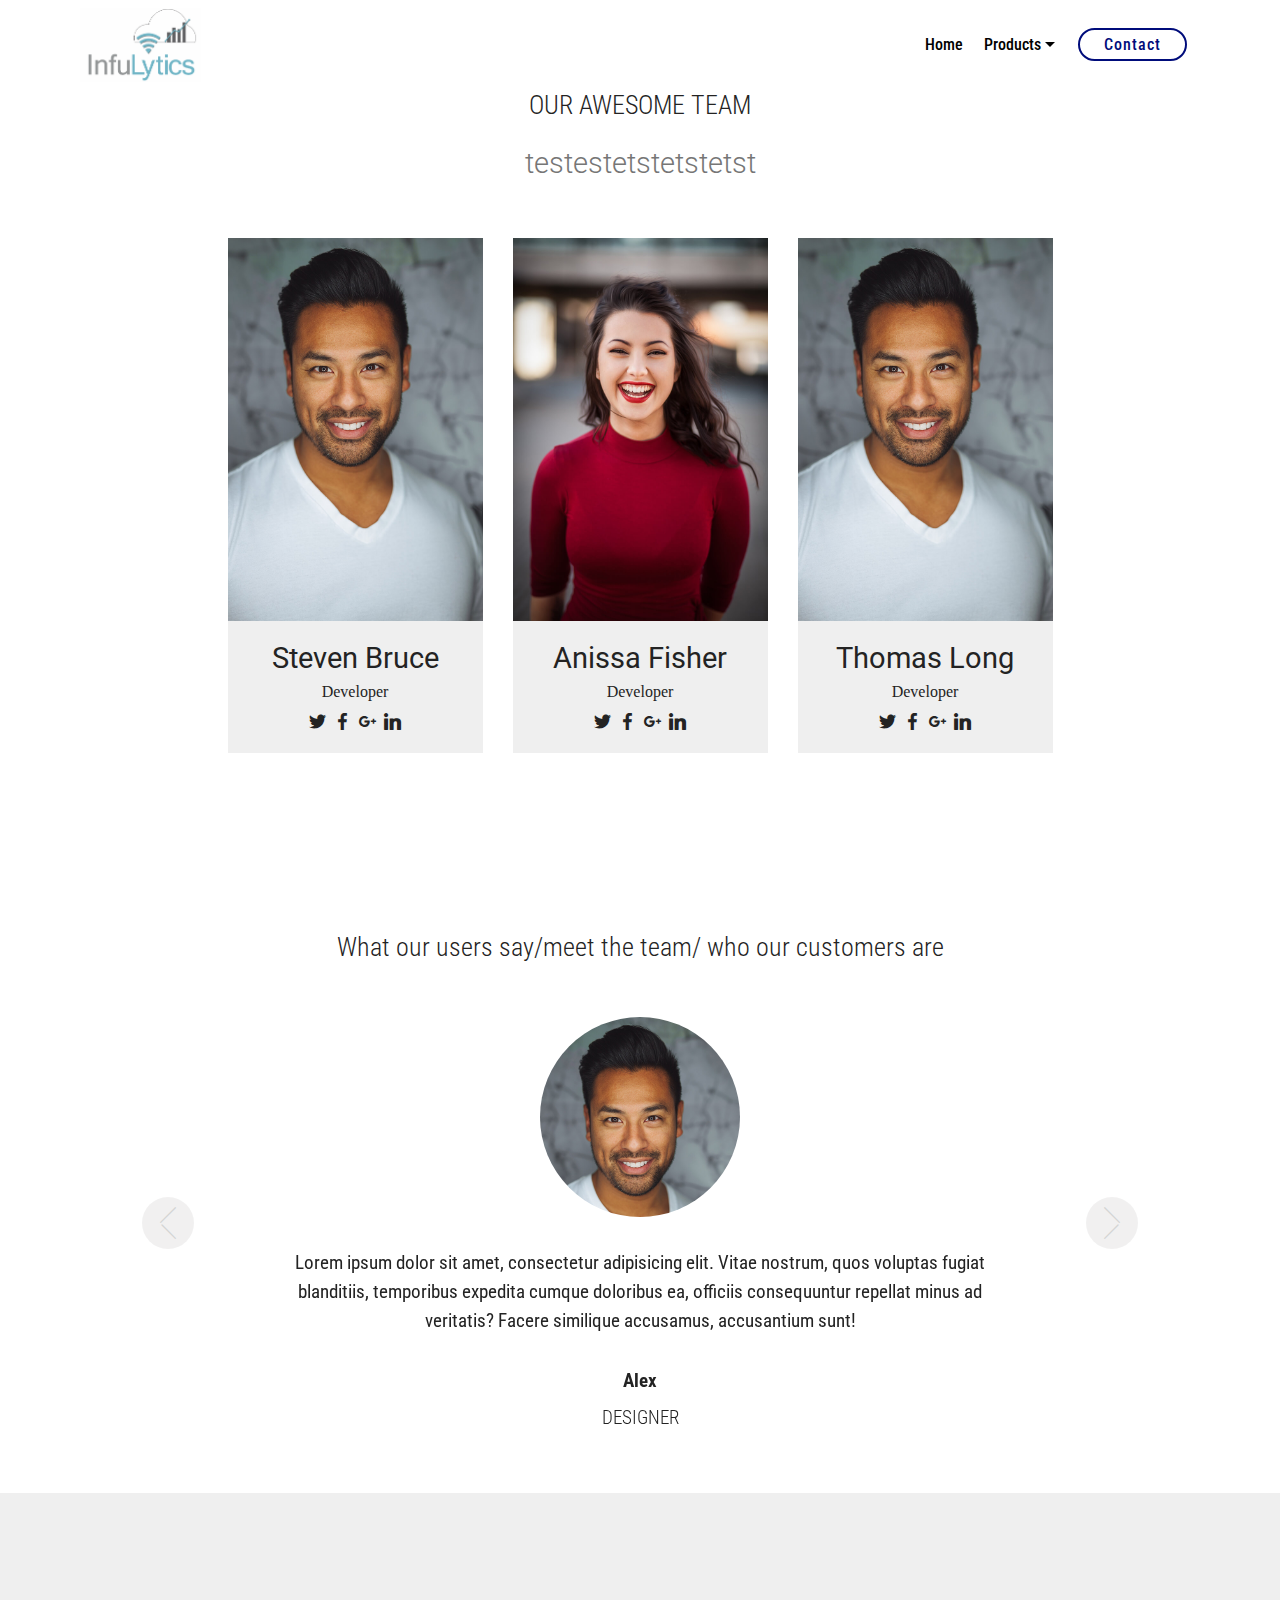
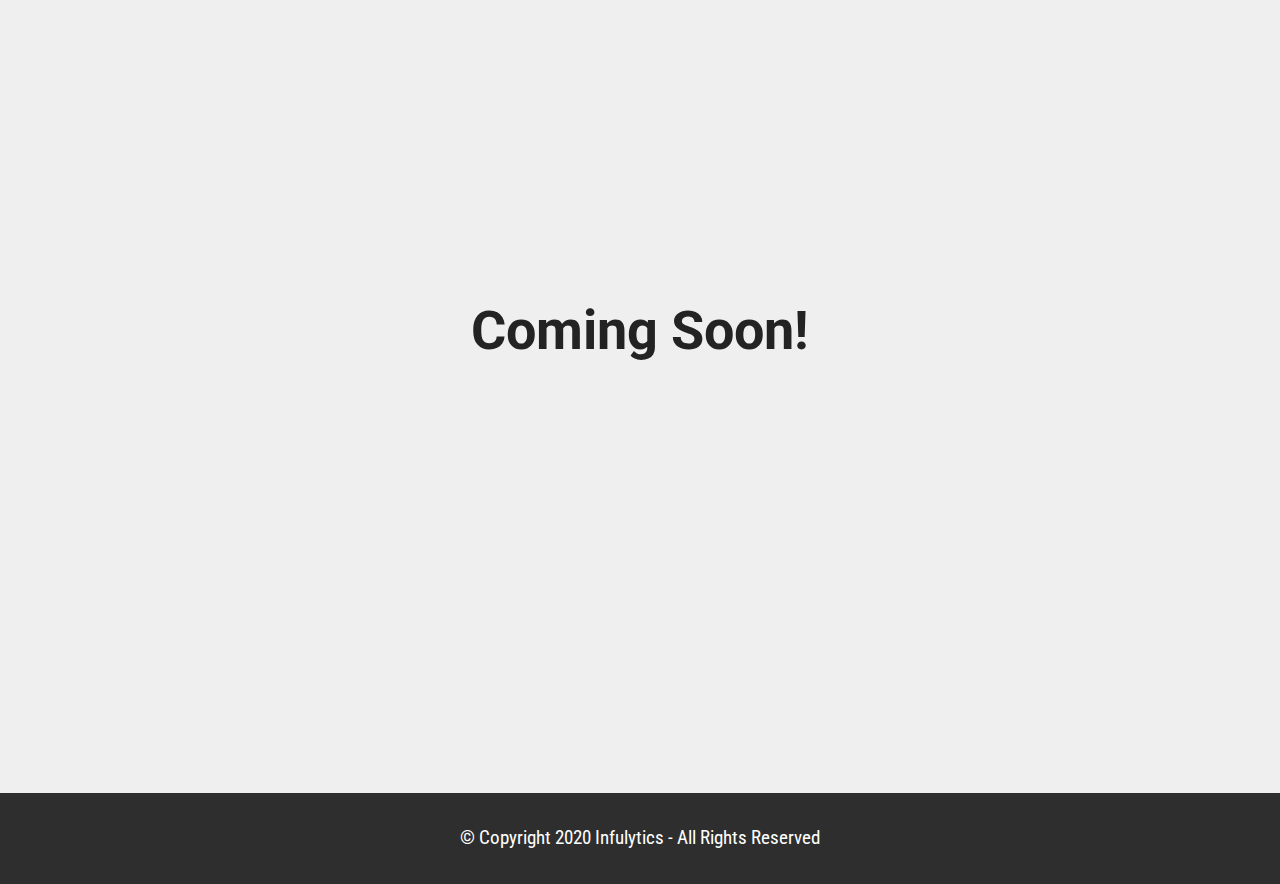
==== About.html @ 62880815 "aesthetic fix" ====
<!DOCTYPE html>
<html  >
<head>
  <!-- Site made with Mobirise Website Builder v4.12.1, https://mobirise.com -->
  <meta charset="UTF-8">
  <meta http-equiv="X-UA-Compatible" content="IE=edge">
  <meta name="generator" content="Mobirise v4.12.1, mobirise.com">
  <meta name="viewport" content="width=device-width, initial-scale=1, minimum-scale=1">
  <link rel="shortcut icon" href="assets/images/2018-06-06-21-17-10-1-111x49.png" type="image/x-icon">
  <meta name="description" content="">
  
  <title>About</title>
  <link rel="stylesheet" href="assets/web/assets/mobirise-icons/mobirise-icons.css">
  <link rel="stylesheet" href="assets/bootstrap/css/bootstrap.min.css">
  <link rel="stylesheet" href="assets/bootstrap/css/bootstrap-grid.min.css">
  <link rel="stylesheet" href="assets/bootstrap/css/bootstrap-reboot.min.css">
  <link rel="stylesheet" href="assets/tether/tether.min.css">
  <link rel="stylesheet" href="assets/socicon/css/styles.css">
  <link rel="stylesheet" href="assets/dropdown/css/style.css">
  <link rel="stylesheet" href="assets/theme/css/style.css">
  <link rel="preload" as="style" href="assets/mobirise/css/mbr-additional.css"><link rel="stylesheet" href="assets/mobirise/css/mbr-additional.css" type="text/css">
  
  
  
</head>
<body>

<!-- Analytics -->
<!-- Global site tag (gtag.js) - Google Analytics -->
<script async src="https://www.googletagmanager.com/gtag/js?id=UA-146229947-1"></script>
<script>
  window.dataLayer = window.dataLayer || [];
  function gtag(){dataLayer.push(arguments);}
  gtag('js', new Date());

  gtag('config', 'UA-146229947-1');
</script>

<!-- /Analytics -->


  <section class="menu cid-rr8KXM3dOn" once="menu" id="menu2-18">

    

    <nav class="navbar navbar-expand beta-menu navbar-dropdown align-items-center navbar-fixed-top navbar-toggleable-sm">
        <button class="navbar-toggler navbar-toggler-right" type="button" data-toggle="collapse" data-target="#navbarSupportedContent" aria-controls="navbarSupportedContent" aria-expanded="false" aria-label="Toggle navigation">
            <div class="hamburger">
                <span></span>
                <span></span>
                <span></span>
                <span></span>
            </div>
        </button>
        <div class="menu-logo">
            <div class="navbar-brand">
                <span class="navbar-logo">
                    <a href="https://infulytics.com/index.html">
                        <img src="assets/images/picture1.png" alt="Mobirise" title="" style="height: 4.6rem;">
                    </a>
                </span>
                
            </div>
        </div>
        <div class="collapse navbar-collapse" id="navbarSupportedContent">
            <ul class="navbar-nav nav-dropdown" data-app-modern-menu="true"><li class="nav-item">
                    <a class="nav-link link text-black display-4" href="index.html">
                        Home</a>
                </li>
                <li class="nav-item dropdown">
                    <a class="nav-link link text-black dropdown-toggle display-4" href="Product.html" data-toggle="dropdown-submenu" aria-expanded="false">Products</a><div class="dropdown-menu"><a class="text-black dropdown-item display-4" href="PRO.html">PRO</a><a class="text-black dropdown-item display-4" href="Family Connect.html">Family Connect</a></div>
                </li></ul>
            <div class="navbar-buttons mbr-section-btn"><a class="btn btn-sm btn-secondary-outline display-4" href="index.html#form1-1i">Contact</a></div>
        </div>
    </nav>
</section>

<section class="engine"><a href="https://mobirise.info/x">free css templates</a></section><section class="team1 cid-rRVvPjhMPc" id="team1-1y">
    
    
    
    <div class="container align-center">
        <h2 class="pb-3 mbr-fonts-style mbr-section-title display-2">
            OUR AWESOME TEAM
        </h2>
        <h3 class="pb-5 mbr-section-subtitle mbr-fonts-style mbr-light display-5">
            testestetstetstetst</h3>
        <div class="row media-row">
            
        <div class="team-item col-lg-3 col-md-6">
                <div class="item-image">
                    <img src="assets/images/face3.jpg" alt="" title="">
                </div>
                <div class="item-caption py-3">
                    <div class="item-name px-2">
                        <p class="mbr-fonts-style display-5">
                           Steven Bruce</p>
                    </div>
                    <div class="item-role px-2">
                        <p>Developer</p>
                    </div>
                    <div class="item-social pt-2">
                        <a href="https://twitter.com/mobirise" target="_blank">
                            <span class="p-1 socicon-twitter socicon mbr-iconfont mbr-iconfont-social"></span>
                        </a>
                        <a href="https://www.facebook.com/pages/Mobirise/1616226671953247" target="_blank">
                            <span class="p-1 socicon-facebook socicon mbr-iconfont mbr-iconfont-social"></span>
                        </a>
                        <a href="https://plus.google.com/u/0/+Mobirise" target="_blank">
                            <span class="p-1 socicon-googleplus socicon mbr-iconfont mbr-iconfont-social"></span>
                        </a>
                        <a href="https://www.linkedin.com/in/mobirise" target="_blank">
                            <span class="p-1 socicon-linkedin socicon mbr-iconfont mbr-iconfont-social"></span>
                        </a>
                        <a href="https://www.instagram.com/mobirise/" target="_blank">
                            
                        </a>
                        <a href="https://www.youtube.com/channel/UCt_tncVAetpK5JeM8L-8jyw" target="_blank">    
                            
                        </a>
                    </div>
                </div>
            </div><div class="team-item col-lg-3 col-md-6">
                <div class="item-image">
                    <img src="assets/images/face2.jpg" alt="" title="">
                </div>
                <div class="item-caption py-3">
                    <div class="item-name px-2">
                        <p class="mbr-fonts-style display-5">
                           Anissa Fisher</p>
                    </div>
                    <div class="item-role px-2">
                        <p>Developer</p>
                    </div>
                    <div class="item-social pt-2">
                        <a href="https://twitter.com/mobirise" target="_blank">
                            <span class="p-1 socicon-twitter socicon mbr-iconfont mbr-iconfont-social"></span>
                        </a>
                        <a href="https://www.facebook.com/pages/Mobirise/1616226671953247" target="_blank">
                            <span class="p-1 socicon-facebook socicon mbr-iconfont mbr-iconfont-social"></span>
                        </a>
                        <a href="https://plus.google.com/u/0/+Mobirise" target="_blank">
                            <span class="p-1 socicon-googleplus socicon mbr-iconfont mbr-iconfont-social"></span>
                        </a>
                        <a href="https://www.linkedin.com/in/mobirise" target="_blank">
                            <span class="p-1 socicon-linkedin socicon mbr-iconfont mbr-iconfont-social"></span>
                        </a>
                        <a href="https://www.instagram.com/mobirise/" target="_blank">
                            
                        </a>
                        <a href="https://www.youtube.com/channel/UCt_tncVAetpK5JeM8L-8jyw" target="_blank">    
                            
                        </a>
                    </div>
                </div>
            </div><div class="team-item col-lg-3 col-md-6">
                <div class="item-image">
                    <img src="assets/images/face3.jpg" alt="" title="">
                </div>
                <div class="item-caption py-3">
                    <div class="item-name px-2">
                        <p class="mbr-fonts-style display-5">
                           Thomas Long</p>
                    </div>
                    <div class="item-role px-2">
                        <p>Developer</p>
                    </div>
                    <div class="item-social pt-2">
                        <a href="https://twitter.com/mobirise" target="_blank">
                            <span class="p-1 socicon-twitter socicon mbr-iconfont mbr-iconfont-social"></span>
                        </a>
                        <a href="https://www.facebook.com/pages/Mobirise/1616226671953247" target="_blank">
                            <span class="p-1 socicon-facebook socicon mbr-iconfont mbr-iconfont-social"></span>
                        </a>
                        <a href="https://plus.google.com/u/0/+Mobirise" target="_blank">
                            <span class="p-1 socicon-googleplus socicon mbr-iconfont mbr-iconfont-social"></span>
                        </a>
                        <a href="https://www.linkedin.com/in/mobirise" target="_blank">
                            <span class="p-1 socicon-linkedin socicon mbr-iconfont mbr-iconfont-social"></span>
                        </a>
                        <a href="https://www.instagram.com/mobirise/" target="_blank">
                            
                        </a>
                        <a href="https://www.youtube.com/channel/UCt_tncVAetpK5JeM8L-8jyw" target="_blank">    
                            
                        </a>
                    </div>
                </div>
            </div></div>    
    </div>
</section>

<section class="carousel slide testimonials-slider cid-rRVvTEn6E4" data-interval="false" id="testimonials-slider1-1z">
    
    

    

    <div class="container text-center">
        <h2 class="pb-5 mbr-fonts-style display-2">What our users say/meet the team/ who our customers are</h2>

        <div class="carousel slide" role="listbox" data-pause="true" data-keyboard="false" data-ride="carousel" data-interval="5000">
            <div class="carousel-inner">
                
                
            <div class="carousel-item">
                    <div class="user col-md-8">
                        <div class="user_image">
                            <img src="assets/images/face3.jpg">
                        </div>
                        <div class="user_text pb-3">
                            <p class="mbr-fonts-style display-7">
                                Lorem ipsum dolor sit amet, consectetur adipisicing elit. Vitae nostrum, quos voluptas fugiat blanditiis, temporibus expedita cumque doloribus ea, officiis consequuntur repellat minus ad veritatis? Facere similique accusamus, accusantium sunt!
                            </p>
                        </div>
                        <div class="user_name mbr-bold pb-2 mbr-fonts-style display-7">
                            Alex
                        </div>
                        <div class="user_desk mbr-light mbr-fonts-style display-7">
                            DESIGNER
                        </div>
                    </div>
                </div><div class="carousel-item">
                    <div class="user col-md-8">
                        <div class="user_image">
                            <img src="assets/images/face2.jpg">
                        </div>
                        <div class="user_text pb-3">
                            <p class="mbr-fonts-style display-7">
                                Lorem ipsum dolor sit amet, consectetur adipisicing elit. Vitae nostrum, quos voluptas fugiat blanditiis, temporibus expedita cumque doloribus ea, officiis consequuntur repellat minus ad veritatis? Facere similique accusamus, accusantium sunt!
                            </p>
                        </div>
                        <div class="user_name mbr-bold pb-2 mbr-fonts-style display-7">
                            Linda
                        </div>
                        <div class="user_desk mbr-light mbr-fonts-style display-7">
                            DEVELOPER
                        </div>
                    </div>
                </div></div>

            <div class="carousel-controls">
                <a class="carousel-control-prev" role="button" data-slide="prev">
                  <span aria-hidden="true" class="mbri-arrow-prev mbr-iconfont"></span>
                  <span class="sr-only">Previous</span>
                </a>
                
                <a class="carousel-control-next" role="button" data-slide="next">
                  <span aria-hidden="true" class="mbri-arrow-next mbr-iconfont"></span>
                  <span class="sr-only">Next</span>
                </a>
            </div>
        </div>
    </div>
</section>

<section class="header1 cid-rRVy37pJ2o mbr-fullscreen" id="header16-20">

    

    

    <div class="container">
        <div class="row justify-content-md-center">
            <div class="col-md-10 align-center">
                <h1 class="mbr-section-title mbr-bold pb-3 mbr-fonts-style display-1">
                    Coming Soon!</h1>
                
                
                
            </div>
        </div>
    </div>

</section>

<section once="footers" class="cid-rRVyWnnBLo" id="footer6-21">

    

    

    <div class="container">
        <div class="media-container-row align-center mbr-white">
            <div class="col-12">
                <p class="mbr-text mb-0 mbr-fonts-style display-7">
                    © Copyright 2020 Infulytics - All Rights Reserved
                </p>
            </div>
        </div>
    </div>
</section>


  <script src="assets/web/assets/jquery/jquery.min.js"></script>
  <script src="assets/popper/popper.min.js"></script>
  <script src="assets/bootstrap/js/bootstrap.min.js"></script>
  <script src="assets/tether/tether.min.js"></script>
  <script src="assets/smoothscroll/smooth-scroll.js"></script>
  <script src="assets/touchswipe/jquery.touch-swipe.min.js"></script>
  <script src="assets/bootstrapcarouselswipe/bootstrap-carousel-swipe.js"></script>
  <script src="assets/mbr-testimonials-slider/mbr-testimonials-slider.js"></script>
  <script src="assets/dropdown/js/nav-dropdown.js"></script>
  <script src="assets/dropdown/js/navbar-dropdown.js"></script>
  <script src="assets/theme/js/script.js"></script>
  
  
</body>
</html>
---- assets/web/assets/mobirise-icons/mobirise-icons.css ----
@font-face {
  font-family: 'MobiriseIcons';
  src:  url('mobirise-icons.eot?spat4u');
  src:  url('mobirise-icons.eot?spat4u#iefix') format('embedded-opentype'),
    url('mobirise-icons.ttf?spat4u') format('truetype'),
    url('mobirise-icons.woff?spat4u') format('woff'),
    url('mobirise-icons.svg?spat4u#MobiriseIcons') format('svg');
  font-weight: normal;
  font-style: normal;
  font-display: swap;
}

[class^="mbri-"], [class*=" mbri-"] {
  /* use !important to prevent issues with browser extensions that change fonts */
  font-family: MobiriseIcons !important;
  speak: none;
  font-style: normal;
  font-weight: normal;
  font-variant: normal;
  text-transform: none;
  line-height: 1;

  /* Better Font Rendering =========== */
  -webkit-font-smoothing: antialiased;
  -moz-osx-font-smoothing: grayscale;
}

.mbri-add-submenu:before {
  content: "\e900";
}
.mbri-alert:before {
  content: "\e901";
}
.mbri-align-center:before {
  content: "\e902";
}
.mbri-align-justify:before {
  content: "\e903";
}
.mbri-align-left:before {
  content: "\e904";
}
.mbri-align-right:before {
  content: "\e905";
}
.mbri-android:before {
  content: "\e906";
}
.mbri-apple:before {
  content: "\e907";
}
.mbri-arrow-down:before {
  content: "\e908";
}
.mbri-arrow-next:before {
  content: "\e909";
}
.mbri-arrow-prev:before {
  content: "\e90a";
}
.mbri-arrow-up:before {
  content: "\e90b";
}
.mbri-bold:before {
  content: "\e90c";
}
.mbri-bookmark:before {
  content: "\e90d";
}
.mbri-bootstrap:before {
  content: "\e90e";
}
.mbri-briefcase:before {
  content: "\e90f";
}
.mbri-browse:before {
  content: "\e910";
}
.mbri-bulleted-list:before {
  content: "\e911";
}
.mbri-calendar:before {
  content: "\e912";
}
.mbri-camera:before {
  content: "\e913";
}
.mbri-cart-add:before {
  content: "\e914";
}
.mbri-cart-full:before {
  content: "\e915";
}
.mbri-cash:before {
  content: "\e916";
}
.mbri-change-style:before {
  content: "\e917";
}
.mbri-chat:before {
  content: "\e918";
}
.mbri-clock:before {
  content: "\e919";
}
.mbri-close:before {
  content: "\e91a";
}
.mbri-cloud:before {
  content: "\e91b";
}
.mbri-code:before {
  content: "\e91c";
}
.mbri-contact-form:before {
  content: "\e91d";
}
.mbri-credit-card:before {
  content: "\e91e";
}
.mbri-cursor-click:before {
  content: "\e91f";
}
.mbri-cust-feedback:before {
  content: "\e920";
}
.mbri-database:before {
  content: "\e921";
}
.mbri-delivery:before {
  content: "\e922";
}
.mbri-desktop:before {
  content: "\e923";
}
.mbri-devices:before {
  content: "\e924";
}
.mbri-down:before {
  content: "\e925";
}
.mbri-download:before {
  content: "\e989";
}
.mbri-drag-n-drop:before {
  content: "\e927";
}
.mbri-drag-n-drop2:before {
  content: "\e928";
}
.mbri-edit:before {
  content: "\e929";
}
.mbri-edit2:before {
  content: "\e92a";
}
.mbri-error:before {
  content: "\e92b";
}
.mbri-extension:before {
  content: "\e92c";
}
.mbri-features:before {
  content: "\e92d";
}
.mbri-file:before {
  content: "\e92e";
}
.mbri-flag:before {
  content: "\e92f";
}
.mbri-folder:before {
  content: "\e930";
}
.mbri-gift:before {
  content: "\e931";
}
.mbri-github:before {
  content: "\e932";
}
.mbri-globe:before {
  content: "\e933";
}
.mbri-globe-2:before {
  content: "\e934";
}
.mbri-growing-chart:before {
  content: "\e935";
}
.mbri-hearth:before {
  content: "\e936";
}
.mbri-help:before {
  content: "\e937";
}
.mbri-home:before {
  content: "\e938";
}
.mbri-hot-cup:before {
  content: "\e939";
}
.mbri-idea:before {
  content: "\e93a";
}
.mbri-image-gallery:before {
  content: "\e93b";
}
.mbri-image-slider:before {
  content: "\e93c";
}
.mbri-info:before {
  content: "\e93d";
}
.mbri-italic:before {
  content: "\e93e";
}
.mbri-key:before {
  content: "\e93f";
}
.mbri-laptop:before {
  content: "\e940";
}
.mbri-layers:before {
  content: "\e941";
}
.mbri-left-right:before {
  content: "\e942";
}
.mbri-left:before {
  content: "\e943";
}
.mbri-letter:before {
  content: "\e944";
}
.mbri-like:before {
  content: "\e945";
}
.mbri-link:before {
  content: "\e946";
}
.mbri-lock:before {
  content: "\e947";
}
.mbri-login:before {
  content: "\e948";
}
.mbri-logout:before {
  content: "\e949";
}
.mbri-magic-stick:before {
  content: "\e94a";
}
.mbri-map-pin:before {
  content: "\e94b";
}
.mbri-menu:before {
  content: "\e94c";
}
.mbri-mobile:before {
  content: "\e94d";
}
.mbri-mobile2:before {
  content: "\e94e";
}
.mbri-mobirise:before {
  content: "\e94f";
}
.mbri-more-horizontal:before {
  content: "\e950";
}
.mbri-more-vertical:before {
  content: "\e951";
}
.mbri-music:before {
  content: "\e952";
}
.mbri-new-file:before {
  content: "\e953";
}
.mbri-numbered-list:before {
  content: "\e954";
}
.mbri-opened-folder:before {
  content: "\e955";
}
.mbri-pages:before {
  content: "\e956";
}
.mbri-paper-plane:before {
  content: "\e957";
}
.mbri-paperclip:before {
  content: "\e958";
}
.mbri-photo:before {
  content: "\e959";
}
.mbri-photos:before {
  content: "\e95a";
}
.mbri-pin:before {
  content: "\e95b";
}
.mbri-play:before {
  content: "\e95c";
}
.mbri-plus:before {
  content: "\e95d";
}
.mbri-preview:before {
  content: "\e95e";
}
.mbri-print:before {
  content: "\e95f";
}
.mbri-protect:before {
  content: "\e960";
}
.mbri-question:before {
  content: "\e961";
}
.mbri-quote-left:before {
  content: "\e962";
}
.mbri-quote-right:before {
  content: "\e963";
}
.mbri-refresh:before {
  content: "\e964";
}
.mbri-responsive:before {
  content: "\e965";
}
.mbri-right:before {
  content: "\e966";
}
.mbri-rocket:before {
  content: "\e967";
}
.mbri-sad-face:before {
  content: "\e968";
}
.mbri-sale:before {
  content: "\e969";
}
.mbri-save:before {
  content: "\e96a";
}
.mbri-search:before {
  content: "\e96b";
}
.mbri-setting:before {
  content: "\e96c";
}
.mbri-setting2:before {
  content: "\e96d";
}
.mbri-setting3:before {
  content: "\e96e";
}
.mbri-share:before {
  content: "\e96f";
}
.mbri-shopping-bag:before {
  content: "\e970";
}
.mbri-shopping-basket:before {
  content: "\e971";
}
.mbri-shopping-cart:before {
  content: "\e972";
}
.mbri-sites:before {
  content: "\e973";
}
.mbri-smile-face:before {
  content: "\e974";
}
.mbri-speed:before {
  content: "\e975";
}
.mbri-star:before {
  content: "\e976";
}
.mbri-success:before {
  content: "\e977";
}
.mbri-sun:before {
  content: "\e978";
}
.mbri-sun2:before {
  content: "\e979";
}
.mbri-tablet:before {
  content: "\e97a";
}
.mbri-tablet-vertical:before {
  content: "\e97b";
}
.mbri-target:before {
  content: "\e97c";
}
.mbri-timer:before {
  content: "\e97d";
}
.mbri-to-ftp:before {
  content: "\e97e";
}
.mbri-to-local-drive:before {
  content: "\e97f";
}
.mbri-touch-swipe:before {
  content: "\e980";
}
.mbri-touch:before {
  content: "\e981";
}
.mbri-trash:before {
  content: "\e982";
}
.mbri-underline:before {
  content: "\e983";
}
.mbri-unlink:before {
  content: "\e984";
}
.mbri-unlock:before {
  content: "\e985";
}
.mbri-up-down:before {
  content: "\e986";
}
.mbri-up:before {
  content: "\e987";
}
.mbri-update:before {
  content: "\e988";
}
.mbri-upload:before {
 content: "\e926"; 
}
.mbri-user:before {
  content: "\e98a";
}
.mbri-user2:before {
  content: "\e98b";
}
.mbri-users:before {
  content: "\e98c";
}
.mbri-video:before {
  content: "\e98d";
}
.mbri-video-play:before {
  content: "\e98e";
}
.mbri-watch:before {
  content: "\e98f";
}
.mbri-website-theme:before {
  content: "\e990";
}
.mbri-wifi:before {
  content: "\e991";
}
.mbri-windows:before {
  content: "\e992";
}
.mbri-zoom-out:before {
  content: "\e993";
}
.mbri-redo:before {
  content: "\e994";
}
.mbri-undo:before {
  content: "\e995";
}
---- assets/socicon/css/styles.css ----
@charset "UTF-8";

@font-face {
  font-family: "socicon";
  src:url("../fonts/socicon.eot");
  src:url("../fonts/socicon.eot?#iefix") format("embedded-opentype"),
    url("../fonts/socicon.woff") format("woff"),
    url("../fonts/socicon.ttf") format("truetype"),
    url("../fonts/socicon.svg#socicon") format("svg");
  font-weight: normal;
  font-style: normal;
  font-display:swap;
}

[data-icon]:before {
  font-family: "socicon" !important;
  content: attr(data-icon);
  font-style: normal !important;
  font-weight: normal !important;
  font-variant: normal !important;
  text-transform: none !important;
  speak: none;
  line-height: 1;
  -webkit-font-smoothing: antialiased;
  -moz-osx-font-smoothing: grayscale;
}

[class^="socicon-"]:before,
[class*=" socicon-"]:before {
  font-family: "socicon" !important;
  font-style: normal !important;
  font-weight: normal !important;
  font-variant: normal !important;
  text-transform: none !important;
  speak: none;
  line-height: 1;
  -webkit-font-smoothing: antialiased;
  -moz-osx-font-smoothing: grayscale;
}

.socicon-modelmayhem:before {
  content: "\e000";
}
.socicon-mixcloud:before {
  content: "\e001";
}
.socicon-drupal:before {
  content: "\e002";
}
.socicon-swarm:before {
  content: "\e003";
}
.socicon-istock:before {
  content: "\e004";
}
.socicon-yammer:before {
  content: "\e005";
}
.socicon-ello:before {
  content: "\e006";
}
.socicon-stackoverflow:before {
  content: "\e007";
}
.socicon-persona:before {
  content: "\e008";
}
.socicon-triplej:before {
  content: "\e009";
}
.socicon-houzz:before {
  content: "\e00a";
}
.socicon-rss:before {
  content: "\e00b";
}
.socicon-paypal:before {
  content: "\e00c";
}
.socicon-odnoklassniki:before {
  content: "\e00d";
}
.socicon-airbnb:before {
  content: "\e00e";
}
.socicon-periscope:before {
  content: "\e00f";
}
.socicon-outlook:before {
  content: "\e010";
}
.socicon-coderwall:before {
  content: "\e011";
}
.socicon-tripadvisor:before {
  content: "\e012";
}
.socicon-appnet:before {
  content: "\e013";
}
.socicon-goodreads:before {
  content: "\e014";
}
.socicon-tripit:before {
  content: "\e015";
}
.socicon-lanyrd:before {
  content: "\e016";
}
.socicon-slideshare:before {
  content: "\e017";
}
.socicon-buffer:before {
  content: "\e018";
}
.socicon-disqus:before {
  content: "\e019";
}
.socicon-vkontakte:before {
  content: "\e01a";
}
.socicon-whatsapp:before {
  content: "\e01b";
}
.socicon-patreon:before {
  content: "\e01c";
}
.socicon-storehouse:before {
  content: "\e01d";
}
.socicon-pocket:before {
  content: "\e01e";
}
.socicon-mail:before {
  content: "\e01f";
}
.socicon-blogger:before {
  content: "\e020";
}
.socicon-technorati:before {
  content: "\e021";
}
.socicon-reddit:before {
  content: "\e022";
}
.socicon-dribbble:before {
  content: "\e023";
}
.socicon-stumbleupon:before {
  content: "\e024";
}
.socicon-digg:before {
  content: "\e025";
}
.socicon-envato:before {
  content: "\e026";
}
.socicon-behance:before {
  content: "\e027";
}
.socicon-delicious:before {
  content: "\e028";
}
.socicon-deviantart:before {
  content: "\e029";
}
.socicon-forrst:before {
  content: "\e02a";
}
.socicon-play:before {
  content: "\e02b";
}
.socicon-zerply:before {
  content: "\e02c";
}
.socicon-wikipedia:before {
  content: "\e02d";
}
.socicon-apple:before {
  content: "\e02e";
}
.socicon-flattr:before {
  content: "\e02f";
}
.socicon-github:before {
  content: "\e030";
}
.socicon-renren:before {
  content: "\e031";
}
.socicon-friendfeed:before {
  content: "\e032";
}
.socicon-newsvine:before {
  content: "\e033";
}
.socicon-identica:before {
  content: "\e034";
}
.socicon-bebo:before {
  content: "\e035";
}
.socicon-zynga:before {
  content: "\e036";
}
.socicon-steam:before {
  content: "\e037";
}
.socicon-xbox:before {
  content: "\e038";
}
.socicon-windows:before {
  content: "\e039";
}
.socicon-qq:before {
  content: "\e03a";
}
.socicon-douban:before {
  content: "\e03b";
}
.socicon-meetup:before {
  content: "\e03c";
}
.socicon-playstation:before {
  content: "\e03d";
}
.socicon-android:before {
  content: "\e03e";
}
.socicon-snapchat:before {
  content: "\e03f";
}
.socicon-twitter:before {
  content: "\e040";
}
.socicon-facebook:before {
  content: "\e041";
}
.socicon-googleplus:before {
  content: "\e042";
}
.socicon-pinterest:before {
  content: "\e043";
}
.socicon-foursquare:before {
  content: "\e044";
}
.socicon-yahoo:before {
  content: "\e045";
}
.socicon-skype:before {
  content: "\e046";
}
.socicon-yelp:before {
  content: "\e047";
}
.socicon-feedburner:before {
  content: "\e048";
}
.socicon-linkedin:before {
  content: "\e049";
}
.socicon-viadeo:before {
  content: "\e04a";
}
.socicon-xing:before {
  content: "\e04b";
}
.socicon-myspace:before {
  content: "\e04c";
}
.socicon-soundcloud:before {
  content: "\e04d";
}
.socicon-spotify:before {
  content: "\e04e";
}
.socicon-grooveshark:before {
  content: "\e04f";
}
.socicon-lastfm:before {
  content: "\e050";
}
.socicon-youtube:before {
  content: "\e051";
}
.socicon-vimeo:before {
  content: "\e052";
}
.socicon-dailymotion:before {
  content: "\e053";
}
.socicon-vine:before {
  content: "\e054";
}
.socicon-flickr:before {
  content: "\e055";
}
.socicon-500px:before {
  content: "\e056";
}
.socicon-wordpress:before {
  content: "\e058";
}
.socicon-tumblr:before {
  content: "\e059";
}
.socicon-twitch:before {
  content: "\e05a";
}
.socicon-8tracks:before {
  content: "\e05b";
}
.socicon-amazon:before {
  content: "\e05c";
}
.socicon-icq:before {
  content: "\e05d";
}
.socicon-smugmug:before {
  content: "\e05e";
}
.socicon-ravelry:before {
  content: "\e05f";
}
.socicon-weibo:before {
  content: "\e060";
}
.socicon-baidu:before {
  content: "\e061";
}
.socicon-angellist:before {
  content: "\e062";
}
.socicon-ebay:before {
  content: "\e063";
}
.socicon-imdb:before {
  content: "\e064";
}
.socicon-stayfriends:before {
  content: "\e065";
}
.socicon-residentadvisor:before {
  content: "\e066";
}
.socicon-google:before {
  content: "\e067";
}
.socicon-yandex:before {
  content: "\e068";
}
.socicon-sharethis:before {
  content: "\e069";
}
.socicon-bandcamp:before {
  content: "\e06a";
}
.socicon-itunes:before {
  content: "\e06b";
}
.socicon-deezer:before {
  content: "\e06c";
}
.socicon-telegram:before {
  content: "\e06e";
}
.socicon-openid:before {
  content: "\e06f";
}
.socicon-amplement:before {
  content: "\e070";
}
.socicon-viber:before {
  content: "\e071";
}
.socicon-zomato:before {
  content: "\e072";
}
.socicon-draugiem:before {
  content: "\e074";
}
.socicon-endomodo:before {
  content: "\e075";
}
.socicon-filmweb:before {
  content: "\e076";
}
.socicon-stackexchange:before {
  content: "\e077";
}
.socicon-wykop:before {
  content: "\e078";
}
.socicon-teamspeak:before {
  content: "\e079";
}
.socicon-teamviewer:before {
  content: "\e07a";
}
.socicon-ventrilo:before {
  content: "\e07b";
}
.socicon-younow:before {
  content: "\e07c";
}
.socicon-raidcall:before {
  content: "\e07d";
}
.socicon-mumble:before {
  content: "\e07e";
}
.socicon-medium:before {
  content: "\e06d";
}
.socicon-bebee:before {
  content: "\e07f";
}
.socicon-hitbox:before {
  content: "\e080";
}
.socicon-reverbnation:before {
  content: "\e081";
}
.socicon-formulr:before {
  content: "\e082";
}
.socicon-instagram:before {
  content: "\e057";
}
.socicon-battlenet:before {
  content: "\e083";
}
.socicon-chrome:before {
  content: "\e084";
}
.socicon-discord:before {
  content: "\e086";
}
.socicon-issuu:before {
  content: "\e087";
}
.socicon-macos:before {
  content: "\e088";
}
.socicon-firefox:before {
  content: "\e089";
}
.socicon-opera:before {
  content: "\e08d";
}
.socicon-keybase:before {
  content: "\e090";
}
.socicon-alliance:before {
  content: "\e091";
}
.socicon-livejournal:before {
  content: "\e092";
}
.socicon-googlephotos:before {
  content: "\e093";
}
.socicon-horde:before {
  content: "\e094";
}
.socicon-etsy:before {
  content: "\e095";
}
.socicon-zapier:before {
  content: "\e096";
}
.socicon-google-scholar:before {
  content: "\e097";
}
.socicon-researchgate:before {
  content: "\e098";
}
.socicon-wechat:before {
  content: "\e099";
}
.socicon-strava:before {
  content: "\e09a";
}
.socicon-line:before {
  content: "\e09b";
}
.socicon-lyft:before {
  content: "\e09c";
}
.socicon-uber:before {
  content: "\e09d";
}
.socicon-songkick:before {
  content: "\e09e";
}
.socicon-viewbug:before {
  content: "\e09f";
}
.socicon-googlegroups:before {
  content: "\e0a0";
}
.socicon-quora:before {
  content: "\e073";
}
.socicon-diablo:before {
  content: "\e085";
}
.socicon-blizzard:before {
  content: "\e0a1";
}
.socicon-hearthstone:before {
  content: "\e08b";
}
.socicon-heroes:before {
  content: "\e08a";
}
.socicon-overwatch:before {
  content: "\e08c";
}
.socicon-warcraft:before {
  content: "\e08e";
}
.socicon-starcraft:before {
  content: "\e08f";
}
.socicon-beam:before {
  content: "\e0a2";
}
.socicon-curse:before {
  content: "\e0a3";
}
.socicon-player:before {
  content: "\e0a4";
}
.socicon-streamjar:before {
  content: "\e0a5";
}
.socicon-nintendo:before {
  content: "\e0a6";
}
.socicon-hellocoton:before {
  content: "\e0a7";
}
---- assets/dropdown/css/style.css ----
.navbar-dropdown {
  left: 0;
  padding: 0;
  position: absolute;
  right: 0;
  top: 0;
  transition: all 0.45s ease;
  z-index: 1030;
  background: #282828; }
  .navbar-dropdown .navbar-logo {
    margin-right: 0.8rem;
    transition: margin 0.3s ease-in-out;
    vertical-align: middle; }
    .navbar-dropdown .navbar-logo img {
      height: 3.125rem;
      transition: all 0.3s ease-in-out; }
    .navbar-dropdown .navbar-logo.mbr-iconfont {
      font-size: 3.125rem;
      line-height: 3.125rem; }
  .navbar-dropdown .navbar-caption {
    font-weight: 700;
    white-space: normal;
    vertical-align: -4px;
    line-height: 3.125rem !important; }
    .navbar-dropdown .navbar-caption, .navbar-dropdown .navbar-caption:hover {
      color: inherit;
      text-decoration: none; }
  .navbar-dropdown .mbr-iconfont + .navbar-caption {
    vertical-align: -1px; }
  .navbar-dropdown.navbar-fixed-top {
    position: fixed; }
  .navbar-dropdown .navbar-brand span {
    vertical-align: -4px; }
  .navbar-dropdown.bg-color.transparent {
    background: none; }
  .navbar-dropdown.navbar-short .navbar-brand {
    padding: 0.625rem 0; }
    .navbar-dropdown.navbar-short .navbar-brand span {
      vertical-align: -1px; }
  .navbar-dropdown.navbar-short .navbar-caption {
    line-height: 2.375rem !important;
    vertical-align: -2px; }
  .navbar-dropdown.navbar-short .navbar-logo {
    margin-right: 0.5rem; }
    .navbar-dropdown.navbar-short .navbar-logo img {
      height: 2.375rem; }
    .navbar-dropdown.navbar-short .navbar-logo.mbr-iconfont {
      font-size: 2.375rem;
      line-height: 2.375rem; }
  .navbar-dropdown.navbar-short .mbr-table-cell {
    height: 3.625rem; }
  .navbar-dropdown .navbar-close {
    left: 0.6875rem;
    position: fixed;
    top: 0.75rem;
    z-index: 1000; }
  .navbar-dropdown .hamburger-icon {
    content: "";
    display: inline-block;
    vertical-align: middle;
    width: 16px;
    -webkit-box-shadow: 0 -6px 0 1px #282828,0 0 0 1px #282828,0 6px 0 1px #282828;
    -moz-box-shadow: 0 -6px 0 1px #282828,0 0 0 1px #282828,0 6px 0 1px #282828;
    box-shadow: 0 -6px 0 1px #282828,0 0 0 1px #282828,0 6px 0 1px #282828; }

.dropdown-menu .dropdown-toggle[data-toggle="dropdown-submenu"]::after {
  border-bottom: 0.35em solid transparent;
  border-left: 0.35em solid;
  border-right: 0;
  border-top: 0.35em solid transparent;
  margin-left: 0.3rem; }

.dropdown-menu .dropdown-item:focus {
  outline: 0; }

.nav-dropdown {
  font-size: 0.75rem;
  font-weight: 500;
  height: auto !important; }
  .nav-dropdown .nav-btn {
    padding-left: 1rem; }
  .nav-dropdown .link {
    margin: .667em 1.667em;
    font-weight: 500;
    padding: 0;
    transition: color .2s ease-in-out; }
    .nav-dropdown .link.dropdown-toggle {
      margin-right: 2.583em; }
      .nav-dropdown .link.dropdown-toggle::after {
        margin-left: .25rem;
        border-top: 0.35em solid;
        border-right: 0.35em solid transparent;
        border-left: 0.35em solid transparent;
        border-bottom: 0; }
      .nav-dropdown .link.dropdown-toggle[aria-expanded="true"] {
        margin: 0;
        padding: 0.667em 3.263em  0.667em 1.667em; }
  .nav-dropdown .link::after,
  .nav-dropdown .dropdown-item::after {
    color: inherit; }
  .nav-dropdown .btn {
    font-size: 0.75rem;
    font-weight: 700;
    letter-spacing: 0;
    margin-bottom: 0;
    padding-left: 1.25rem;
    padding-right: 1.25rem; }
  .nav-dropdown .dropdown-menu {
    border-radius: 0;
    border: 0;
    left: 0;
    margin: 0;
    padding-bottom: 1.25rem;
    padding-top: 1.25rem;
    position: relative; }
  .nav-dropdown .dropdown-submenu {
    margin-left: 0.125rem;
    top: 0; }
  .nav-dropdown .dropdown-item {
    font-weight: 500;
    line-height: 2;
    padding: 0.3846em 4.615em 0.3846em 1.5385em;
    position: relative;
    transition: color .2s ease-in-out, background-color .2s ease-in-out; }
    .nav-dropdown .dropdown-item::after {
      margin-top: -0.3077em;
      position: absolute;
      right: 1.1538em;
      top: 50%; }
    .nav-dropdown .dropdown-item:focus, .nav-dropdown .dropdown-item:hover {
      background: none; }

@media (max-width: 767px) {
  .nav-dropdown.navbar-toggleable-sm {
    bottom: 0;
    display: none;
    left: 0;
    overflow-x: hidden;
    position: fixed;
    top: 0;
    transform: translateX(-100%);
    -ms-transform: translateX(-100%);
    -webkit-transform: translateX(-100%);
    width: 18.75rem;
    z-index: 999; } }
.nav-dropdown.navbar-toggleable-xl {
  bottom: 0;
  display: none;
  left: 0;
  overflow-x: hidden;
  position: fixed;
  top: 0;
  transform: translateX(-100%);
  -ms-transform: translateX(-100%);
  -webkit-transform: translateX(-100%);
  width: 18.75rem;
  z-index: 999; }

.nav-dropdown-sm {
  display: block !important;
  overflow-x: hidden;
  overflow: auto;
  padding-top: 3.875rem; }
  .nav-dropdown-sm::after {
    content: "";
    display: block;
    height: 3rem;
    width: 100%; }
  .nav-dropdown-sm.collapse.in ~ .navbar-close {
    display: block !important; }
  .nav-dropdown-sm.collapsing, .nav-dropdown-sm.collapse.in {
    transform: translateX(0);
    -ms-transform: translateX(0);
    -webkit-transform: translateX(0);
    transition: all 0.25s ease-out;
    -webkit-transition: all 0.25s ease-out;
    background: #282828; }
  .nav-dropdown-sm.collapsing[aria-expanded="false"] {
    transform: translateX(-100%);
    -ms-transform: translateX(-100%);
    -webkit-transform: translateX(-100%); }
  .nav-dropdown-sm .nav-item {
    display: block;
    margin-left: 0 !important;
    padding-left: 0; }
  .nav-dropdown-sm .link,
  .nav-dropdown-sm .dropdown-item {
    border-top: 1px dotted rgba(255, 255, 255, 0.1);
    font-size: 0.8125rem;
    line-height: 1.6;
    margin: 0 !important;
    padding: 0.875rem 2.4rem 0.875rem 1.5625rem !important;
    position: relative;
    white-space: normal; }
    .nav-dropdown-sm .link:focus, .nav-dropdown-sm .link:hover,
    .nav-dropdown-sm .dropdown-item:focus,
    .nav-dropdown-sm .dropdown-item:hover {
      background: rgba(0, 0, 0, 0.2) !important;
      color: #c0a375; }
  .nav-dropdown-sm .nav-btn {
    position: relative;
    padding: 1.5625rem 1.5625rem 0 1.5625rem; }
    .nav-dropdown-sm .nav-btn::before {
      border-top: 1px dotted rgba(255, 255, 255, 0.1);
      content: "";
      left: 0;
      position: absolute;
      top: 0;
      width: 100%; }
    .nav-dropdown-sm .nav-btn + .nav-btn {
      padding-top: 0.625rem; }
      .nav-dropdown-sm .nav-btn + .nav-btn::before {
        display: none; }
  .nav-dropdown-sm .btn {
    padding: 0.625rem 0; }
  .nav-dropdown-sm .dropdown-toggle[data-toggle="dropdown-submenu"]::after {
    margin-left: .25rem;
    border-top: 0.35em solid;
    border-right: 0.35em solid transparent;
    border-left: 0.35em solid transparent;
    border-bottom: 0; }
  .nav-dropdown-sm .dropdown-toggle[data-toggle="dropdown-submenu"][aria-expanded="true"]::after {
    border-top: 0;
    border-right: 0.35em solid transparent;
    border-left: 0.35em solid transparent;
    border-bottom: 0.35em solid; }
  .nav-dropdown-sm .dropdown-menu {
    margin: 0;
    padding: 0;
    position: relative;
    top: 0;
    left: 0;
    width: 100%;
    border: 0;
    float: none;
    border-radius: 0;
    background: none; }
  .nav-dropdown-sm .dropdown-submenu {
    left: 100%;
    margin-left: 0.125rem;
    margin-top: -1.25rem;
    top: 0; }

.navbar-toggleable-sm .nav-dropdown .dropdown-menu {
  position: absolute; }

.navbar-toggleable-sm .nav-dropdown .dropdown-submenu {
  left: 100%;
  margin-left: 0.125rem;
  margin-top: -1.25rem;
  top: 0; }

.navbar-toggleable-sm.opened .nav-dropdown .dropdown-menu {
  position: relative; }

.navbar-toggleable-sm.opened .nav-dropdown .dropdown-submenu {
  left: 0;
  margin-left: 00rem;
  margin-top: 0rem;
  top: 0; }

.is-builder .nav-dropdown.collapsing {
  transition: none !important; }

/*# sourceMappingURL=style.css.map */
---- assets/theme/css/style.css ----
/*!
 * Mobirise v4 theme (https://mobirise.com/)
 * Copyright 2017 Mobirise
 */
section {
  background-color: #eeeeee; }

body {
  font-style: normal;
  line-height: 1.5; }

section,
.container,
.container-fluid {
  position: relative;
  word-wrap: break-word; }

a.mbr-iconfont:hover {
  text-decoration: none; }

.article .lead p,
.article .lead ul,
.article .lead ol,
.article .lead pre,
.article .lead blockquote {
  margin-bottom: 0; }

ul,
ol,
pre,
blockquote {
  margin-bottom: 2.3125rem; }

pre {
  background: #f4f4f4;
  padding: 10px 24px;
  white-space: pre-wrap; }

.inactive {
  -webkit-user-select: none;
  -moz-user-select: none;
  -ms-user-select: none;
  user-select: none;
  pointer-events: none;
  -webkit-user-drag: none;
  user-drag: none; }

.mbr-section__comments .row {
  justify-content: center;
  -webkit-justify-content: center; }

a {
  font-style: normal;
  font-weight: 400;
  cursor: pointer; }
  a, a:hover {
    text-decoration: none; }

figure {
  margin-bottom: 0; }

body {
  color: #232323; }

h1,
h2,
h3,
h4,
h5,
h6,
.h1,
.h2,
.h3,
.h4,
.h5,
.h6,
.display-1,
.display-2,
.display-3,
.display-4 {
  line-height: 1;
  word-break: break-word;
  word-wrap: break-word; }

.mbr-section-title {
  font-style: normal;
  line-height: 1.2; }

.mbr-section-subtitle {
  line-height: 1.3; }

.mbr-text {
  font-style: normal;
  line-height: 1.6; }

b,
strong {
  font-weight: bold; }

blockquote {
  padding: 10px 0 10px 20px;
  position: relative;
  border-left: 2px solid;
  border-color: #ff3366; }

input:-webkit-autofill, input:-webkit-autofill:hover, input:-webkit-autofill:focus, input:-webkit-autofill:active {
  transition-delay: 9999s;
  transition-property: background-color, color; }

textarea[type='hidden'] {
  display: none; }

body {
  position: relative; }

section {
  background-position: 50% 50%;
  background-repeat: no-repeat;
  background-size: cover; }
  section .mbr-background-video,
  section .mbr-background-video-preview {
    position: absolute;
    bottom: 0;
    left: 0;
    right: 0;
    top: 0; }

.hidden {
  visibility: hidden; }

.mbr-z-index20 {
  z-index: 20; }

/*! Base colors */
.mbr-white {
  color: #ffffff; }

.mbr-black {
  color: #000000; }

.mbr-bg-white {
  background-color: #ffffff; }

.mbr-bg-black {
  background-color: #000000; }

/*! Text-aligns */
.align-left {
  text-align: left; }

.align-center {
  text-align: center; }

.align-right {
  text-align: right; }

@media (max-width: 767px) {
  .align-left,
  .align-center,
  .align-right,
  .mbr-section-btn,
  .mbr-section-title {
    text-align: center; } }
/*! Font-weight  */
.mbr-light {
  font-weight: 300; }

.mbr-regular {
  font-weight: 400; }

.mbr-semibold {
  font-weight: 500; }

.mbr-bold {
  font-weight: 700; }

/*! Media  */
.media-size-item {
  -webkit-flex: 1 1 auto;
  -moz-flex: 1 1 auto;
  -ms-flex: 1 1 auto;
  -o-flex: 1 1 auto;
  flex: 1 1 auto; }

.media-content {
  -webkit-flex-basis: 100%;
  flex-basis: 100%; }

.media-container-row {
  display: -ms-flexbox;
  display: -webkit-flex;
  display: flex;
  -webkit-flex-direction: row;
  -ms-flex-direction: row;
  flex-direction: row;
  -webkit-flex-wrap: wrap;
  -ms-flex-wrap: wrap;
  flex-wrap: wrap;
  -webkit-justify-content: center;
  -ms-flex-pack: center;
  justify-content: center;
  -webkit-align-content: center;
  -ms-flex-line-pack: center;
  align-content: center;
  -webkit-align-items: start;
  -ms-flex-align: start;
  align-items: start; }
  .media-container-row .media-size-item {
    width: 400px; }

.media-container-column {
  display: -ms-flexbox;
  display: -webkit-flex;
  display: flex;
  -webkit-flex-direction: column;
  -ms-flex-direction: column;
  flex-direction: column;
  -webkit-flex-wrap: wrap;
  -ms-flex-wrap: wrap;
  flex-wrap: wrap;
  -webkit-justify-content: center;
  -ms-flex-pack: center;
  justify-content: center;
  -webkit-align-content: center;
  -ms-flex-line-pack: center;
  align-content: center;
  -webkit-align-items: stretch;
  -ms-flex-align: stretch;
  align-items: stretch; }
  .media-container-column > * {
    width: 100%; }

@media (min-width: 992px) {
  .media-container-row {
    -webkit-flex-wrap: nowrap;
    -ms-flex-wrap: nowrap;
    flex-wrap: nowrap; } }
figure {
  overflow: hidden; }

figure[mbr-media-size] {
  transition: width 0.1s; }

.mbr-figure img,
.mbr-figure iframe {
  display: block;
  width: 100%; }

.card {
  background-color: transparent;
  border: none; }

.card-box {
  width: 100%; }

.card-img {
  text-align: center;
  flex-shrink: 0;
  -webkit-flex-shrink: 0; }

.media {
  max-width: 100%;
  margin: 0 auto; }

.mbr-figure {
  -ms-flex-item-align: center;
  -ms-grid-row-align: center;
  -webkit-align-self: center;
  align-self: center; }

.media-container > div {
  max-width: 100%; }

.mbr-figure img,
.card-img img {
  width: 100%; }

@media (max-width: 991px) {
  .media-size-item {
    width: auto !important; }

  .media {
    width: auto; }

  .mbr-figure {
    width: 100% !important; } }
/*! Buttons */
.btn {
  font-weight: 500;
  border-width: 2px;
  font-style: normal;
  letter-spacing: 1px;
  margin: .4rem .8rem;
  white-space: normal;
  -webkit-transition: all .3s ease-in-out;
  -moz-transition: all .3s ease-in-out;
  transition: all .3s ease-in-out;
  display: inline-flex;
  align-items: center;
  justify-content: center;
  word-break: break-word;
  -webkit-align-items: center;
  -webkit-justify-content: center;
  display: -webkit-inline-flex; }

.btn-sm {
  font-weight: 500;
  letter-spacing: 1px;
  -webkit-transition: all .3s ease-in-out;
  -moz-transition: all .3s ease-in-out;
  transition: all .3s ease-in-out; }

.btn-md {
  font-weight: 500;
  letter-spacing: 1px;
  margin: .4rem .8rem !important;
  -webkit-transition: all .3s ease-in-out;
  -moz-transition: all .3s ease-in-out;
  transition: all .3s ease-in-out; }

.btn-lg {
  font-weight: 500;
  letter-spacing: 1px;
  margin: .4rem .8rem !important;
  -webkit-transition: all .3s ease-in-out;
  -moz-transition: all .3s ease-in-out;
  transition: all .3s ease-in-out; }

.mbr-section-btn {
  margin-left: -0.25rem;
  margin-right: -0.25rem;
  font-size: 0; }

nav .mbr-section-btn {
  margin-left: 0rem;
  margin-right: 0rem; }

.btn-form {
  border-radius: 0; }
  .btn-form:hover {
    cursor: pointer; }

/*! Btn icon margin */
.btn .mbr-iconfont,
.btn.btn-sm .mbr-iconfont {
  cursor: pointer;
  margin-right: 0.5rem; }

.btn.btn-md .mbr-iconfont,
.btn.btn-md .mbr-iconfont {
  margin-right: 0.8rem; }

.mbr-regular {
  font-weight: 400; }

.mbr-semibold {
  font-weight: 500; }

.mbr-bold {
  font-weight: 700; }

[type='submit'] {
  -webkit-appearance: none; }

/*! Full-screen */
.mbr-fullscreen .mbr-overlay {
  min-height: 100vh; }

.mbr-fullscreen {
  display: flex;
  display: -webkit-flex;
  display: -moz-flex;
  display: -ms-flex;
  display: -o-flex;
  align-items: center;
  -webkit-align-items: center;
  min-height: 100vh;
  padding-top: 3rem;
  padding-bottom: 3rem; }

/*! Map */
.map {
  height: 25rem;
  position: relative; }
  .map iframe {
    width: 100%;
    height: 100%; }

.mbr-overlay {
  background-color: #000;
  bottom: 0;
  left: 0;
  opacity: .5;
  position: absolute;
  right: 0;
  top: 0;
  z-index: 0;
  pointer-events: none; }

/* Form */
blockquote {
  font-style: italic;
  padding: 10px 0 10px 20px;
  font-size: 1.09rem;
  position: relative;
  border-width: 3px; }

.form-control {
  background-color: #f5f5f5;
  box-shadow: none;
  color: #565656;
  line-height: 1.43;
  min-height: 3.5em;
  padding: 1.07em .5em; }
  .form-control, .form-control:focus {
    border: 1px solid #e8e8e8; }
  .form-active .form-control:invalid {
    border-color: red; }

.form-control-label {
  position: relative;
  cursor: pointer;
  margin-bottom: .357em;
  padding: 0; }

.alert {
  color: #ffffff;
  border-radius: 0;
  border: 0;
  font-size: .875rem;
  line-height: 1.5;
  margin-bottom: 1.875rem;
  padding: 1.25rem;
  position: relative; }
  .alert.alert-form::after {
    background-color: inherit;
    bottom: -7px;
    content: "";
    display: block;
    height: 14px;
    left: 50%;
    margin-left: -7px;
    position: absolute;
    transform: rotate(45deg);
    width: 14px;
    -webkit-transform: rotate(45deg); }

.form-asterisk {
  font-family: initial;
  position: absolute;
  top: -2px;
  font-weight: normal; }

/*! Scroll to top arrow */
#scrollToTop a i:before {
  content: '';
  position: absolute;
  height: 40%;
  top: 25%;
  background: #fff;
  width: 2px;
  left: calc(50% - 1px); }
#scrollToTop a i:after {
  content: '';
  position: absolute;
  display: block;
  border-top: 2px solid #fff;
  border-right: 2px solid #fff;
  width: 40%;
  height: 40%;
  left: 30%;
  bottom: 30%;
  transform: rotate(135deg);
  -webkit-transform: rotate(135deg); }

.mbr-arrow-up {
  bottom: 25px;
  right: 90px;
  position: fixed;
  text-align: right;
  z-index: 5000;
  color: #ffffff;
  font-size: 32px;
  transform: rotate(180deg);
  -webkit-transform: rotate(180deg); }

.mbr-arrow-up a {
  background: rgba(0, 0, 0, 0.2);
  border-radius: 3px;
  color: #fff;
  display: inline-block;
  height: 60px;
  width: 60px;
  outline-style: none !important;
  position: relative;
  text-decoration: none;
  transition: all 0.3s ease-in-out;
  cursor: pointer;
  text-align: center; }
  .mbr-arrow-up a:hover {
    background-color: rgba(0, 0, 0, 0.4); }
  .mbr-arrow-up a i {
    line-height: 60px; }

.mbr-arrow-up-icon {
  display: block;
  color: #fff; }

.mbr-arrow-up-icon::before {
  content: '\203a';
  display: inline-block;
  font-family: serif;
  font-size: 32px;
  line-height: 1;
  font-style: normal;
  position: relative;
  top: 6px;
  left: -4px;
  -webkit-transform: rotate(-90deg);
  transform: rotate(-90deg); }

/*! Arrow Down */
.mbr-arrow {
  position: absolute;
  bottom: 45px;
  left: 50%;
  width: 60px;
  height: 60px;
  cursor: pointer;
  background-color: rgba(80, 80, 80, 0.5);
  border-radius: 50%;
  -webkit-transform: translateX(-50%);
  transform: translateX(-50%); }
  .mbr-arrow > a {
    display: inline-block;
    text-decoration: none;
    outline-style: none;
    -webkit-animation: arrowdown 1.7s ease-in-out infinite;
    animation: arrowdown 1.7s ease-in-out infinite; }
    .mbr-arrow > a > i {
      position: absolute;
      top: -2px;
      left: 15px;
      font-size: 2rem; }

@keyframes arrowdown {
  0% {
    transform: translateY(0px);
    -webkit-transform: translateY(0px); }
  50% {
    transform: translateY(-5px);
    -webkit-transform: translateY(-5px); }
  100% {
    transform: translateY(0px);
    -webkit-transform: translateY(0px); } }
@-webkit-keyframes arrowdown {
  0% {
    transform: translateY(0px);
    -webkit-transform: translateY(0px); }
  50% {
    transform: translateY(-5px);
    -webkit-transform: translateY(-5px); }
  100% {
    transform: translateY(0px);
    -webkit-transform: translateY(0px); } }
@media (max-width: 500px) {
  .mbr-arrow-up {
    left: 50%;
    right: auto;
    transform: translateX(-50%) rotate(180deg);
    -webkit-transform: translateX(-50%) rotate(180deg); } }
/*Gradients animation*/
@keyframes gradient-animation {
  from {
    background-position: 0% 100%;
    animation-timing-function: ease-in-out; }
  to {
    background-position: 100% 0%;
    animation-timing-function: ease-in-out; } }
@-webkit-keyframes gradient-animation {
  from {
    background-position: 0% 100%;
    animation-timing-function: ease-in-out; }
  to {
    background-position: 100% 0%;
    animation-timing-function: ease-in-out; } }
.bg-gradient {
  background-size: 200% 200%;
  animation: gradient-animation 5s infinite alternate;
  -webkit-animation: gradient-animation 5s infinite alternate; }

.menu .navbar-brand {
  display: -webkit-flex; }
  .menu .navbar-brand span {
    display: flex;
    display: -webkit-flex; }
  .menu .navbar-brand .navbar-caption-wrap {
    display: -webkit-flex; }
  .menu .navbar-brand .navbar-logo img {
    display: -webkit-flex; }
@media (min-width: 768px) and (max-width: 1023px) {
  .menu .navbar-toggleable-sm .navbar-nav {
    display: -webkit-box;
    display: -webkit-flex;
    display: -ms-flexbox; } }
@media (max-width: 1023px) {
  .menu .navbar-collapse {
    max-height: 93.5vh; }
    .menu .navbar-collapse.show {
      overflow: auto; } }
@media (min-width: 1024px) {
  .menu .navbar-nav.nav-dropdown {
    display: -webkit-flex; }
  .menu .navbar-toggleable-sm .navbar-collapse {
    display: -webkit-flex !important; }
  .menu .collapsed .navbar-collapse {
    max-height: 93.5vh; }
    .menu .collapsed .navbar-collapse.show {
      overflow: auto; } }
@media (max-width: 767px) {
  .menu .navbar-collapse {
    max-height: 80vh; } }

/* Others*/
.note-check a[data-value=Rubik] {
  font-style: normal; }

.mbr-arrow a {
  color: #ffffff; }

@media (max-width: 767px) {
  .mbr-arrow {
    display: none; } }
.navbar {
  display: -webkit-flex;
  -webkit-flex-wrap: wrap;
  -webkit-align-items: center;
  -webkit-justify-content: space-between; }

.navbar-collapse {
  -webkit-flex-basis: 100%;
  -webkit-flex-grow: 1;
  -webkit-align-items: center; }

.nav-dropdown .link {
  padding: 0.667em 1.667em !important;
  margin: 0 !important; }

.nav {
  display: -webkit-flex;
  -webkit-flex-wrap: wrap; }

.row {
  display: -webkit-flex;
  -webkit-flex-wrap: wrap; }

.justify-content-center {
  -webkit-justify-content: center; }

.form-inline {
  display: -webkit-flex;
  -webkit-flex-flow: row wrap;
  -webkit-align-items: center; }

.card-wrapper {
  -webkit-flex: 1; }

.carousel-control {
  z-index: 10;
  display: -webkit-flex;
  -webkit-align-items: center;
  -webkit-justify-content: center; }

.carousel-controls {
  display: -webkit-flex; }

.media {
  display: -webkit-flex; }

.form-group:focus {
  outline: none; }

.jq-selectbox__select {
  padding: 1.07em 0.5em;
  position: absolute;
  top: 0;
  left: 0;
  width: 100%; }

.jq-selectbox__dropdown {
  position: absolute;
  top: 100% !important;
  left: 0 !important;
  width: 100% !important; }

.jq-selectbox__trigger-arrow {
  transform: translateY(-50%); }

.jq-selectbox li {
  padding: 1.07em 0.5em; }

input[type='range'] {
  padding-left: 0 !important;
  padding-right: 0 !important; }

.modal-dialog,
.modal-content {
  height: 100%; }

.modal-dialog .carousel-inner {
  height: calc(100vh - 1.75rem); }
  @media (max-width: 575px) {
    .modal-dialog .carousel-inner {
      height: calc(100vh - 1rem); } }

.carousel-item {
  text-align: center; }

.carousel-item img {
  margin: auto; }

.navbar-toggler {
  -webkit-align-self: flex-start;
  -ms-flex-item-align: start;
  align-self: flex-start;
  padding: 0.25rem 0.75rem;
  font-size: 1.25rem;
  line-height: 1;
  background: transparent;
  border: 1px solid transparent;
  -webkit-border-radius: 0.25rem;
  border-radius: 0.25rem; }

.navbar-toggler:focus,
.navbar-toggler:hover {
  text-decoration: none; }

.navbar-toggler-icon {
  display: inline-block;
  width: 1.5em;
  height: 1.5em;
  vertical-align: middle;
  content: '';
  background: no-repeat center center;
  -webkit-background-size: 100% 100%;
  -o-background-size: 100% 100%;
  background-size: 100% 100%; }

.navbar-toggler-left {
  position: absolute;
  left: 1rem; }

.navbar-toggler-right {
  position: absolute;
  right: 1rem; }

@media (max-width: 575px) {
  .navbar-toggleable .navbar-nav .dropdown-menu {
    position: static;
    float: none; }

  .navbar-toggleable > .container {
    padding-right: 0;
    padding-left: 0; } }
@media (min-width: 576px) {
  .navbar-toggleable {
    -webkit-box-orient: horizontal;
    -webkit-box-direction: normal;
    -webkit-flex-direction: row;
    -ms-flex-direction: row;
    flex-direction: row;
    -webkit-flex-wrap: nowrap;
    -ms-flex-wrap: nowrap;
    flex-wrap: nowrap;
    -webkit-box-align: center;
    -webkit-align-items: center;
    -ms-flex-align: center;
    align-items: center; }

  .navbar-toggleable .navbar-nav {
    -webkit-box-orient: horizontal;
    -webkit-box-direction: normal;
    -webkit-flex-direction: row;
    -ms-flex-direction: row;
    flex-direction: row; }

  .navbar-toggleable .navbar-nav .nav-link {
    padding-right: 0.5rem;
    padding-left: 0.5rem; }

  .navbar-toggleable > .container {
    display: -webkit-box;
    display: -webkit-flex;
    display: -ms-flexbox;
    display: flex;
    -webkit-flex-wrap: nowrap;
    -ms-flex-wrap: nowrap;
    flex-wrap: nowrap;
    -webkit-box-align: center;
    -webkit-align-items: center;
    -ms-flex-align: center;
    align-items: center; }

  .navbar-toggleable .navbar-collapse {
    display: -webkit-box !important;
    display: -webkit-flex !important;
    display: -ms-flexbox !important;
    display: flex !important;
    width: 100%; }

  .navbar-toggleable .navbar-toggler {
    display: none; } }
@media (max-width: 767px) {
  .navbar-toggleable-sm .navbar-nav .dropdown-menu {
    position: static;
    float: none; }

  .navbar-toggleable-sm > .container {
    padding-right: 0;
    padding-left: 0; } }
@media (min-width: 768px) {
  .navbar-toggleable-sm {
    -webkit-box-orient: horizontal;
    -webkit-box-direction: normal;
    -webkit-flex-direction: row;
    -ms-flex-direction: row;
    flex-direction: row;
    -webkit-flex-wrap: nowrap;
    -ms-flex-wrap: nowrap;
    flex-wrap: nowrap;
    -webkit-box-align: center;
    -webkit-align-items: center;
    -ms-flex-align: center;
    align-items: center; }

  .navbar-toggleable-sm .navbar-nav {
    -webkit-box-orient: horizontal;
    -webkit-box-direction: normal;
    -webkit-flex-direction: row;
    -ms-flex-direction: row;
    flex-direction: row; }

  .navbar-toggleable-sm .navbar-nav .nav-link {
    padding-right: 0.5rem;
    padding-left: 0.5rem; }

  .navbar-toggleable-sm > .container {
    display: -webkit-box;
    display: -webkit-flex;
    display: -ms-flexbox;
    display: flex;
    -webkit-flex-wrap: nowrap;
    -ms-flex-wrap: nowrap;
    flex-wrap: nowrap;
    -webkit-box-align: center;
    -webkit-align-items: center;
    -ms-flex-align: center;
    align-items: center; }

  .navbar-toggleable-sm .navbar-collapse {
    display: none;
    width: 100%; }

  .navbar-toggleable-sm .navbar-toggler {
    display: none; } }
@media (max-width: 1023px) {
  .navbar-toggleable-md .navbar-nav .dropdown-menu {
    position: static;
    float: none; }

  .navbar-toggleable-md > .container {
    padding-right: 0;
    padding-left: 0; } }
@media (min-width: 1024px) {
  .navbar-toggleable-md {
    -webkit-box-orient: horizontal;
    -webkit-box-direction: normal;
    -webkit-flex-direction: row;
    -ms-flex-direction: row;
    flex-direction: row;
    -webkit-flex-wrap: nowrap;
    -ms-flex-wrap: nowrap;
    flex-wrap: nowrap;
    -webkit-box-align: center;
    -webkit-align-items: center;
    -ms-flex-align: center;
    align-items: center; }

  .navbar-toggleable-md .navbar-nav {
    -webkit-box-orient: horizontal;
    -webkit-box-direction: normal;
    -webkit-flex-direction: row;
    -ms-flex-direction: row;
    flex-direction: row; }

  .navbar-toggleable-md .navbar-nav .nav-link {
    padding-right: 0.5rem;
    padding-left: 0.5rem; }

  .navbar-toggleable-md > .container {
    display: -webkit-box;
    display: -webkit-flex;
    display: -ms-flexbox;
    display: flex;
    -webkit-flex-wrap: nowrap;
    -ms-flex-wrap: nowrap;
    flex-wrap: nowrap;
    -webkit-box-align: center;
    -webkit-align-items: center;
    -ms-flex-align: center;
    align-items: center; }

  .navbar-toggleable-md .navbar-collapse {
    display: -webkit-box !important;
    display: -webkit-flex !important;
    display: -ms-flexbox !important;
    display: flex !important;
    width: 100%; }

  .navbar-toggleable-md .navbar-toggler {
    display: none; } }
@media (max-width: 1199px) {
  .navbar-toggleable-lg .navbar-nav .dropdown-menu {
    position: static;
    float: none; }

  .navbar-toggleable-lg > .container {
    padding-right: 0;
    padding-left: 0; } }
@media (min-width: 1200px) {
  .navbar-toggleable-lg {
    -webkit-box-orient: horizontal;
    -webkit-box-direction: normal;
    -webkit-flex-direction: row;
    -ms-flex-direction: row;
    flex-direction: row;
    -webkit-flex-wrap: nowrap;
    -ms-flex-wrap: nowrap;
    flex-wrap: nowrap;
    -webkit-box-align: center;
    -webkit-align-items: center;
    -ms-flex-align: center;
    align-items: center; }

  .navbar-toggleable-lg .navbar-nav {
    -webkit-box-orient: horizontal;
    -webkit-box-direction: normal;
    -webkit-flex-direction: row;
    -ms-flex-direction: row;
    flex-direction: row; }

  .navbar-toggleable-lg .navbar-nav .nav-link {
    padding-right: 0.5rem;
    padding-left: 0.5rem; }

  .navbar-toggleable-lg > .container {
    display: -webkit-box;
    display: -webkit-flex;
    display: -ms-flexbox;
    display: flex;
    -webkit-flex-wrap: nowrap;
    -ms-flex-wrap: nowrap;
    flex-wrap: nowrap;
    -webkit-box-align: center;
    -webkit-align-items: center;
    -ms-flex-align: center;
    align-items: center; }

  .navbar-toggleable-lg .navbar-collapse {
    display: -webkit-box !important;
    display: -webkit-flex !important;
    display: -ms-flexbox !important;
    display: flex !important;
    width: 100%; }

  .navbar-toggleable-lg .navbar-toggler {
    display: none; } }
.navbar-toggleable-xl {
  -webkit-box-orient: horizontal;
  -webkit-box-direction: normal;
  -webkit-flex-direction: row;
  -ms-flex-direction: row;
  flex-direction: row;
  -webkit-flex-wrap: nowrap;
  -ms-flex-wrap: nowrap;
  flex-wrap: nowrap;
  -webkit-box-align: center;
  -webkit-align-items: center;
  -ms-flex-align: center;
  align-items: center; }

.navbar-toggleable-xl .navbar-nav .dropdown-menu {
  position: static;
  float: none; }

.navbar-toggleable-xl > .container {
  padding-right: 0;
  padding-left: 0; }

.navbar-toggleable-xl .navbar-nav {
  -webkit-box-orient: horizontal;
  -webkit-box-direction: normal;
  -webkit-flex-direction: row;
  -ms-flex-direction: row;
  flex-direction: row; }

.navbar-toggleable-xl .navbar-nav .nav-link {
  padding-right: 0.5rem;
  padding-left: 0.5rem; }

.navbar-toggleable-xl > .container {
  display: -webkit-box;
  display: -webkit-flex;
  display: -ms-flexbox;
  display: flex;
  -webkit-flex-wrap: nowrap;
  -ms-flex-wrap: nowrap;
  flex-wrap: nowrap;
  -webkit-box-align: center;
  -webkit-align-items: center;
  -ms-flex-align: center;
  align-items: center; }

.navbar-toggleable-xl .navbar-collapse {
  display: -webkit-box !important;
  display: -webkit-flex !important;
  display: -ms-flexbox !important;
  display: flex !important;
  width: 100%; }

.navbar-toggleable-xl .navbar-toggler {
  display: none; }

.card-img {
  width: auto; }

.menu .navbar.collapsed:not(.beta-menu) {
  flex-direction: column;
  -webkit-flex-direction: column; }

.carousel-item.active,
.carousel-item-next,
.carousel-item-prev {
  display: -webkit-box;
  display: -webkit-flex;
  display: -ms-flexbox;
  display: flex; }

.note-air-layout .dropup .dropdown-menu,
.note-air-layout .navbar-fixed-bottom .dropdown .dropdown-menu {
  bottom: initial !important; }

html,
body {
  height: auto;
  min-height: 100vh; }

.dropup .dropdown-toggle::after {
  display: none; }

/*# sourceMappingURL=style.css.map */
.engine {
	position: absolute;
	text-indent: -2400px;
	text-align: center;
	padding: 0;
	top: 0;
	left: -2400px;
}
---- assets/mobirise/css/mbr-additional.css ----
@import url(https://fonts.googleapis.com/css?family=Roboto:100,100i,300,300i,400,400i,500,500i,700,700i,900,900i&display=swap);
@import url(https://fonts.googleapis.com/css?family=Roboto+Condensed:300,300i,400,400i,700,700i&display=swap);





body {
  font-family: Rubik;
}
.display-1 {
  font-family: 'Roboto', sans-serif;
  font-size: 3.4rem;
  font-display: swap;
}
.display-1 > .mbr-iconfont {
  font-size: 5.44rem;
}
.display-2 {
  font-family: 'Roboto Condensed', sans-serif;
  font-size: 1.6rem;
  font-display: swap;
}
.display-2 > .mbr-iconfont {
  font-size: 2.56rem;
}
.display-4 {
  font-family: 'Roboto Condensed', sans-serif;
  font-size: 1rem;
  font-display: swap;
}
.display-4 > .mbr-iconfont {
  font-size: 1.6rem;
}
.display-5 {
  font-family: 'Roboto', sans-serif;
  font-size: 1.8rem;
  font-display: swap;
}
.display-5 > .mbr-iconfont {
  font-size: 2.88rem;
}
.display-7 {
  font-family: 'Roboto Condensed', sans-serif;
  font-size: 1.2rem;
  font-display: swap;
}
.display-7 > .mbr-iconfont {
  font-size: 1.92rem;
}
/* ---- Fluid typography for mobile devices ---- */
/* 1.4 - font scale ratio ( bootstrap == 1.42857 ) */
/* 100vw - current viewport width */
/* (48 - 20)  48 == 48rem == 768px, 20 == 20rem == 320px(minimal supported viewport) */
/* 0.65 - min scale variable, may vary */
@media (max-width: 768px) {
  .display-1 {
    font-size: 2.72rem;
    font-size: calc( 1.8399999999999999rem + (3.4 - 1.8399999999999999) * ((100vw - 20rem) / (48 - 20)));
    line-height: calc( 1.4 * (1.8399999999999999rem + (3.4 - 1.8399999999999999) * ((100vw - 20rem) / (48 - 20))));
  }
  .display-2 {
    font-size: 1.28rem;
    font-size: calc( 1.21rem + (1.6 - 1.21) * ((100vw - 20rem) / (48 - 20)));
    line-height: calc( 1.4 * (1.21rem + (1.6 - 1.21) * ((100vw - 20rem) / (48 - 20))));
  }
  .display-4 {
    font-size: 0.8rem;
    font-size: calc( 1rem + (1 - 1) * ((100vw - 20rem) / (48 - 20)));
    line-height: calc( 1.4 * (1rem + (1 - 1) * ((100vw - 20rem) / (48 - 20))));
  }
  .display-5 {
    font-size: 1.44rem;
    font-size: calc( 1.28rem + (1.8 - 1.28) * ((100vw - 20rem) / (48 - 20)));
    line-height: calc( 1.4 * (1.28rem + (1.8 - 1.28) * ((100vw - 20rem) / (48 - 20))));
  }
}
/* Buttons */
.btn {
  padding: 1rem 3rem;
  border-radius: 3px;
}
.btn-sm {
  padding: 0.6rem 1.5rem;
  border-radius: 3px;
}
.btn-md {
  padding: 1rem 3rem;
  border-radius: 3px;
}
.btn-lg {
  padding: 1.2rem 3.2rem;
  border-radius: 3px;
}
.bg-primary {
  background-color: #149dcc !important;
}
.bg-success {
  background-color: #4bdc4f !important;
}
.bg-info {
  background-color: #6243e0 !important;
}
.bg-warning {
  background-color: #149dcc !important;
}
.bg-danger {
  background-color: #e7b110 !important;
}
.btn-primary,
.btn-primary:active {
  background-color: #149dcc !important;
  border-color: #149dcc !important;
  color: #ffffff !important;
}
.btn-primary:hover,
.btn-primary:focus,
.btn-primary.focus,
.btn-primary.active {
  color: #ffffff !important;
  background-color: #0d6786 !important;
  border-color: #0d6786 !important;
}
.btn-primary.disabled,
.btn-primary:disabled {
  color: #ffffff !important;
  background-color: #0d6786 !important;
  border-color: #0d6786 !important;
}
.btn-secondary,
.btn-secondary:active {
  background-color: #0016e1 !important;
  border-color: #0016e1 !important;
  color: #ffffff !important;
}
.btn-secondary:hover,
.btn-secondary:focus,
.btn-secondary.focus,
.btn-secondary.active {
  color: #ffffff !important;
  background-color: #000f94 !important;
  border-color: #000f94 !important;
}
.btn-secondary.disabled,
.btn-secondary:disabled {
  color: #ffffff !important;
  background-color: #000f94 !important;
  border-color: #000f94 !important;
}
.btn-info,
.btn-info:active {
  background-color: #6243e0 !important;
  border-color: #6243e0 !important;
  color: #ffffff !important;
}
.btn-info:hover,
.btn-info:focus,
.btn-info.focus,
.btn-info.active {
  color: #ffffff !important;
  background-color: #3d1eb8 !important;
  border-color: #3d1eb8 !important;
}
.btn-info.disabled,
.btn-info:disabled {
  color: #ffffff !important;
  background-color: #3d1eb8 !important;
  border-color: #3d1eb8 !important;
}
.btn-success,
.btn-success:active {
  background-color: #4bdc4f !important;
  border-color: #4bdc4f !important;
  color: #ffffff !important;
}
.btn-success:hover,
.btn-success:focus,
.btn-success.focus,
.btn-success.active {
  color: #ffffff !important;
  background-color: #24b728 !important;
  border-color: #24b728 !important;
}
.btn-success.disabled,
.btn-success:disabled {
  color: #ffffff !important;
  background-color: #24b728 !important;
  border-color: #24b728 !important;
}
.btn-warning,
.btn-warning:active {
  background-color: #149dcc !important;
  border-color: #149dcc !important;
  color: #ffffff !important;
}
.btn-warning:hover,
.btn-warning:focus,
.btn-warning.focus,
.btn-warning.active {
  color: #ffffff !important;
  background-color: #0d6786 !important;
  border-color: #0d6786 !important;
}
.btn-warning.disabled,
.btn-warning:disabled {
  color: #ffffff !important;
  background-color: #0d6786 !important;
  border-color: #0d6786 !important;
}
.btn-danger,
.btn-danger:active {
  background-color: #e7b110 !important;
  border-color: #e7b110 !important;
  color: #ffffff !important;
}
.btn-danger:hover,
.btn-danger:focus,
.btn-danger.focus,
.btn-danger.active {
  color: #ffffff !important;
  background-color: #9f7a0b !important;
  border-color: #9f7a0b !important;
}
.btn-danger.disabled,
.btn-danger:disabled {
  color: #ffffff !important;
  background-color: #9f7a0b !important;
  border-color: #9f7a0b !important;
}
.btn-white {
  color: #333333 !important;
}
.btn-white,
.btn-white:active {
  background-color: #ffffff !important;
  border-color: #ffffff !important;
  color: #808080 !important;
}
.btn-white:hover,
.btn-white:focus,
.btn-white.focus,
.btn-white.active {
  color: #808080 !important;
  background-color: #d9d9d9 !important;
  border-color: #d9d9d9 !important;
}
.btn-white.disabled,
.btn-white:disabled {
  color: #808080 !important;
  background-color: #d9d9d9 !important;
  border-color: #d9d9d9 !important;
}
.btn-black,
.btn-black:active {
  background-color: #333333 !important;
  border-color: #333333 !important;
  color: #ffffff !important;
}
.btn-black:hover,
.btn-black:focus,
.btn-black.focus,
.btn-black.active {
  color: #ffffff !important;
  background-color: #0d0d0d !important;
  border-color: #0d0d0d !important;
}
.btn-black.disabled,
.btn-black:disabled {
  color: #ffffff !important;
  background-color: #0d0d0d !important;
  border-color: #0d0d0d !important;
}
.btn-primary-outline,
.btn-primary-outline:active {
  background: none;
  border-color: #0b566f;
  color: #0b566f;
}
.btn-primary-outline:hover,
.btn-primary-outline:focus,
.btn-primary-outline.focus,
.btn-primary-outline.active {
  color: #ffffff;
  background-color: #149dcc;
  border-color: #149dcc;
}
.btn-primary-outline.disabled,
.btn-primary-outline:disabled {
  color: #ffffff !important;
  background-color: #149dcc !important;
  border-color: #149dcc !important;
}
.btn-secondary-outline,
.btn-secondary-outline:active {
  background: none;
  border-color: #000c7b;
  color: #000c7b;
}
.btn-secondary-outline:hover,
.btn-secondary-outline:focus,
.btn-secondary-outline.focus,
.btn-secondary-outline.active {
  color: #ffffff;
  background-color: #0016e1;
  border-color: #0016e1;
}
.btn-secondary-outline.disabled,
.btn-secondary-outline:disabled {
  color: #ffffff !important;
  background-color: #0016e1 !important;
  border-color: #0016e1 !important;
}
.btn-info-outline,
.btn-info-outline:active {
  background: none;
  border-color: #361ba2;
  color: #361ba2;
}
.btn-info-outline:hover,
.btn-info-outline:focus,
.btn-info-outline.focus,
.btn-info-outline.active {
  color: #ffffff;
  background-color: #6243e0;
  border-color: #6243e0;
}
.btn-info-outline.disabled,
.btn-info-outline:disabled {
  color: #ffffff !important;
  background-color: #6243e0 !important;
  border-color: #6243e0 !important;
}
.btn-success-outline,
.btn-success-outline:active {
  background: none;
  border-color: #1fa223;
  color: #1fa223;
}
.btn-success-outline:hover,
.btn-success-outline:focus,
.btn-success-outline.focus,
.btn-success-outline.active {
  color: #ffffff;
  background-color: #4bdc4f;
  border-color: #4bdc4f;
}
.btn-success-outline.disabled,
.btn-success-outline:disabled {
  color: #ffffff !important;
  background-color: #4bdc4f !important;
  border-color: #4bdc4f !important;
}
.btn-warning-outline,
.btn-warning-outline:active {
  background: none;
  border-color: #0b566f;
  color: #0b566f;
}
.btn-warning-outline:hover,
.btn-warning-outline:focus,
.btn-warning-outline.focus,
.btn-warning-outline.active {
  color: #ffffff;
  background-color: #149dcc;
  border-color: #149dcc;
}
.btn-warning-outline.disabled,
.btn-warning-outline:disabled {
  color: #ffffff !important;
  background-color: #149dcc !important;
  border-color: #149dcc !important;
}
.btn-danger-outline,
.btn-danger-outline:active {
  background: none;
  border-color: #886809;
  color: #886809;
}
.btn-danger-outline:hover,
.btn-danger-outline:focus,
.btn-danger-outline.focus,
.btn-danger-outline.active {
  color: #ffffff;
  background-color: #e7b110;
  border-color: #e7b110;
}
.btn-danger-outline.disabled,
.btn-danger-outline:disabled {
  color: #ffffff !important;
  background-color: #e7b110 !important;
  border-color: #e7b110 !important;
}
.btn-black-outline,
.btn-black-outline:active {
  background: none;
  border-color: #000000;
  color: #000000;
}
.btn-black-outline:hover,
.btn-black-outline:focus,
.btn-black-outline.focus,
.btn-black-outline.active {
  color: #ffffff;
  background-color: #333333;
  border-color: #333333;
}
.btn-black-outline.disabled,
.btn-black-outline:disabled {
  color: #ffffff !important;
  background-color: #333333 !important;
  border-color: #333333 !important;
}
.btn-white-outline,
.btn-white-outline:active,
.btn-white-outline.active {
  background: none;
  border-color: #ffffff;
  color: #ffffff;
}
.btn-white-outline:hover,
.btn-white-outline:focus,
.btn-white-outline.focus {
  color: #333333;
  background-color: #ffffff;
  border-color: #ffffff;
}
.text-primary {
  color: #149dcc !important;
}
.text-secondary {
  color: #0016e1 !important;
}
.text-success {
  color: #4bdc4f !important;
}
.text-info {
  color: #6243e0 !important;
}
.text-warning {
  color: #149dcc !important;
}
.text-danger {
  color: #e7b110 !important;
}
.text-white {
  color: #ffffff !important;
}
.text-black {
  color: #000000 !important;
}
a.text-primary:hover,
a.text-primary:focus {
  color: #0b566f !important;
}
a.text-secondary:hover,
a.text-secondary:focus {
  color: #000c7b !important;
}
a.text-success:hover,
a.text-success:focus {
  color: #1fa223 !important;
}
a.text-info:hover,
a.text-info:focus {
  color: #361ba2 !important;
}
a.text-warning:hover,
a.text-warning:focus {
  color: #0b566f !important;
}
a.text-danger:hover,
a.text-danger:focus {
  color: #886809 !important;
}
a.text-white:hover,
a.text-white:focus {
  color: #b3b3b3 !important;
}
a.text-black:hover,
a.text-black:focus {
  color: #4d4d4d !important;
}
.alert-success {
  background-color: #70c770;
}
.alert-info {
  background-color: #6243e0;
}
.alert-warning {
  background-color: #149dcc;
}
.alert-danger {
  background-color: #e7b110;
}
.mbr-section-btn a.btn:not(.btn-form) {
  border-radius: 100px;
}
.mbr-section-btn a.btn:not(.btn-form):hover,
.mbr-section-btn a.btn:not(.btn-form):focus {
  box-shadow: none !important;
}
.mbr-section-btn a.btn:not(.btn-form):hover,
.mbr-section-btn a.btn:not(.btn-form):focus {
  box-shadow: 0 10px 40px 0 rgba(0, 0, 0, 0.2) !important;
  -webkit-box-shadow: 0 10px 40px 0 rgba(0, 0, 0, 0.2) !important;
}
.mbr-gallery-filter li a {
  border-radius: 100px !important;
}
.mbr-gallery-filter li.active .btn {
  background-color: #149dcc;
  border-color: #149dcc;
  color: #ffffff;
}
.mbr-gallery-filter li.active .btn:focus {
  box-shadow: none;
}
.nav-tabs .nav-link {
  border-radius: 100px !important;
}
a,
a:hover {
  color: #149dcc;
}
.mbr-plan-header.bg-primary .mbr-plan-subtitle,
.mbr-plan-header.bg-primary .mbr-plan-price-desc {
  color: #b4e6f8;
}
.mbr-plan-header.bg-success .mbr-plan-subtitle,
.mbr-plan-header.bg-success .mbr-plan-price-desc {
  color: #f6fdf6;
}
.mbr-plan-header.bg-info .mbr-plan-subtitle,
.mbr-plan-header.bg-info .mbr-plan-price-desc {
  color: #f4f2fd;
}
.mbr-plan-header.bg-warning .mbr-plan-subtitle,
.mbr-plan-header.bg-warning .mbr-plan-price-desc {
  color: #b4e6f8;
}
.mbr-plan-header.bg-danger .mbr-plan-subtitle,
.mbr-plan-header.bg-danger .mbr-plan-price-desc {
  color: #fbeec8;
}
/* Scroll to top button*/
.scrollToTop_wraper {
  display: none;
}
.form-control {
  font-family: 'Roboto Condensed', sans-serif;
  font-size: 1.2rem;
  font-display: swap;
}
.form-control > .mbr-iconfont {
  font-size: 1.92rem;
}
blockquote {
  border-color: #149dcc;
}
/* Forms */
.mbr-form .btn {
  margin: .4rem 0;
}
.mbr-form .input-group-btn a.btn {
  border-radius: 100px !important;
}
.mbr-form .input-group-btn a.btn:hover {
  box-shadow: 0 10px 40px 0 rgba(0, 0, 0, 0.2);
}
.mbr-form .input-group-btn button[type="submit"] {
  border-radius: 100px !important;
  padding: 1rem 3rem;
}
.mbr-form .input-group-btn button[type="submit"]:hover {
  box-shadow: 0 10px 40px 0 rgba(0, 0, 0, 0.2);
}
.form2 .form-control {
  border-top-left-radius: 100px;
  border-bottom-left-radius: 100px;
}
.form2 .input-group-btn a.btn {
  border-top-left-radius: 0 !important;
  border-bottom-left-radius: 0 !important;
}
.form2 .input-group-btn button[type="submit"] {
  border-top-left-radius: 0 !important;
  border-bottom-left-radius: 0 !important;
}
.form3 input[type="email"] {
  border-radius: 100px !important;
}
@media (max-width: 349px) {
  .form2 input[type="email"] {
    border-radius: 100px !important;
  }
  .form2 .input-group-btn a.btn {
    border-radius: 100px !important;
  }
  .form2 .input-group-btn button[type="submit"] {
    border-radius: 100px !important;
  }
}
@media (max-width: 767px) {
  .btn {
    font-size: .75rem !important;
  }
  .btn .mbr-iconfont {
    font-size: 1rem !important;
  }
}
/* Footer */
.mbr-footer-content li::before,
.mbr-footer .mbr-contacts li::before {
  background: #149dcc;
}
.mbr-footer-content li a:hover,
.mbr-footer .mbr-contacts li a:hover {
  color: #149dcc;
}
.footer3 input[type="email"],
.footer4 input[type="email"] {
  border-radius: 100px !important;
}
.footer3 .input-group-btn a.btn,
.footer4 .input-group-btn a.btn {
  border-radius: 100px !important;
}
.footer3 .input-group-btn button[type="submit"],
.footer4 .input-group-btn button[type="submit"] {
  border-radius: 100px !important;
}
/* Headers*/
.header13 .form-inline input[type="email"],
.header14 .form-inline input[type="email"] {
  border-radius: 100px;
}
.header13 .form-inline input[type="text"],
.header14 .form-inline input[type="text"] {
  border-radius: 100px;
}
.header13 .form-inline input[type="tel"],
.header14 .form-inline input[type="tel"] {
  border-radius: 100px;
}
.header13 .form-inline a.btn,
.header14 .form-inline a.btn {
  border-radius: 100px;
}
.header13 .form-inline button,
.header14 .form-inline button {
  border-radius: 100px !important;
}
@media screen and (-ms-high-contrast: active), (-ms-high-contrast: none) {
  .card-wrapper {
    flex: auto !important;
  }
}
.jq-selectbox li:hover,
.jq-selectbox li.selected {
  background-color: #149dcc;
  color: #ffffff;
}
.jq-selectbox .jq-selectbox__trigger-arrow,
.jq-number__spin.minus:after,
.jq-number__spin.plus:after {
  transition: 0.4s;
  border-top-color: currentColor;
  border-bottom-color: currentColor;
}
.jq-selectbox:hover .jq-selectbox__trigger-arrow,
.jq-number__spin.minus:hover:after,
.jq-number__spin.plus:hover:after {
  border-top-color: #149dcc;
  border-bottom-color: #149dcc;
}
.xdsoft_datetimepicker .xdsoft_calendar td.xdsoft_default,
.xdsoft_datetimepicker .xdsoft_calendar td.xdsoft_current,
.xdsoft_datetimepicker .xdsoft_timepicker .xdsoft_time_box > div > div.xdsoft_current {
  color: #ffffff !important;
  background-color: #149dcc !important;
  box-shadow: none !important;
}
.xdsoft_datetimepicker .xdsoft_calendar td:hover,
.xdsoft_datetimepicker .xdsoft_timepicker .xdsoft_time_box > div > div:hover {
  color: #ffffff !important;
  background: #0016e1 !important;
  box-shadow: none !important;
}
.lazy-bg {
  background-image: none !important;
}
.lazy-placeholder:not(section),
.lazy-none {
  display: block;
  position: relative;
  padding-bottom: 56.25%;
}
iframe.lazy-placeholder,
.lazy-placeholder:after {
  content: '';
  position: absolute;
  width: 100px;
  height: 100px;
  background: transparent no-repeat center;
  background-size: contain;
  top: 50%;
  left: 50%;
  transform: translateX(-50%) translateY(-50%);
  background-image: url("data:image/svg+xml;charset=UTF-8,%3csvg width='32' height='32' viewBox='0 0 64 64' xmlns='http://www.w3.org/2000/svg' stroke='%23149dcc' %3e%3cg fill='none' fill-rule='evenodd'%3e%3cg transform='translate(16 16)' stroke-width='2'%3e%3ccircle stroke-opacity='.5' cx='16' cy='16' r='16'/%3e%3cpath d='M32 16c0-9.94-8.06-16-16-16'%3e%3canimateTransform attributeName='transform' type='rotate' from='0 16 16' to='360 16 16' dur='1s' repeatCount='indefinite'/%3e%3c/path%3e%3c/g%3e%3c/g%3e%3c/svg%3e");
}
section.lazy-placeholder:after {
  opacity: 0.3;
}
.cid-rr8KLVEn9S {
  background-image: url("../../../assets/images/mbr.jpg");
}
.cid-rr8KLVEn9S h1 {
  color: #616161;
}
.cid-rr8KLVEn9S h2,
.cid-rr8KLVEn9S h3,
.cid-rr8KLVEn9S p {
  color: #767676;
}
.cid-rr8KLVEn9S .mbr-section-subtitle {
  font-style: italic;
}
.cid-rr8KLVEn9S .mbr-text,
.cid-rr8KLVEn9S .mbr-section-btn {
  color: #4352e0;
}
.cid-rr8KLVEn9S H1 {
  color: #0016e1;
}
.cid-rRUVZagbLN {
  padding-top: 90px;
  padding-bottom: 90px;
  background-image: url("../../../assets/images/mbr-4.jpg");
}
.cid-rRUVZagbLN H1 {
  color: #50cf54;
}
.cid-rRUX3to2kX {
  padding-top: 45px;
  padding-bottom: 0px;
  background-color: #232323;
}
.cid-rRUX3to2kX P {
  color: #767676;
}
.cid-rRUX3to2kX H1 {
  color: #e7b110;
}
.cid-rRUX3to2kX .mbr-text,
.cid-rRUX3to2kX .mbr-section-btn {
  color: #e7b110;
}
.cid-rRUQeZO8b0 {
  padding-top: 45px;
  padding-bottom: 45px;
  background-color: #232323;
}
.cid-rRUQeZO8b0 .card-box {
  padding: 0 2rem;
}
.cid-rRUQeZO8b0 .mbr-section-btn {
  padding-top: 1rem;
}
.cid-rRUQeZO8b0 .mbr-section-btn a {
  margin-top: 1rem;
  margin-bottom: 0;
}
.cid-rRUQeZO8b0 h4 {
  font-weight: 500;
  margin-bottom: 0;
  text-align: left;
  padding-top: 2rem;
}
.cid-rRUQeZO8b0 p {
  margin-bottom: 0;
  text-align: left;
  padding-top: 1.5rem;
}
.cid-rRUQeZO8b0 .mbr-text {
  color: #767676;
}
.cid-rRUQeZO8b0 .card-wrapper {
  height: 100%;
  padding-bottom: 2rem;
  background: #ffffff;
  box-shadow: 0px 0px 0px 0px rgba(0, 0, 0, 0);
  transition: box-shadow 0.3s;
}
.cid-rRUQeZO8b0 .card-wrapper:hover {
  box-shadow: 0px 0px 30px 0px rgba(0, 0, 0, 0.05);
  transition: box-shadow 0.3s;
}
.cid-rr9amu2o70 {
  padding-top: 90px;
  padding-bottom: 90px;
  background-image: url("../../../assets/images/mbr-1042x695.jpg");
}
.cid-rr9amu2o70 .mbr-text {
  color: #767676;
}
.cid-rr9amu2o70 h4 {
  text-align: center;
}
.cid-rr9amu2o70 p {
  text-align: center;
}
.cid-rr9amu2o70 .card-img span {
  font-size: 96px;
  color: #149dcc;
}
.cid-rr9amu2o70 .card-title,
.cid-rr9amu2o70 .card-img {
  color: #ffffff;
}
.cid-rRV061JIMF {
  padding-top: 90px;
  padding-bottom: 30px;
  background-color: #ffffff;
}
.cid-rRV061JIMF p {
  margin-bottom: 0;
}
.cid-rRV061JIMF .card-box {
  z-index: 1;
  position: relative;
  background-color: rgba(98, 67, 224, 0.3);
  height: 100%;
  width: 100%;
  pointer-events: none;
}
.cid-rRV061JIMF .card-box .card-title {
  pointer-events: all;
}
.cid-rRV061JIMF .card-box .mbr-text {
  pointer-events: all;
}
.cid-rRV061JIMF .media-container-row {
  word-wrap: break-word;
  word-break: break-word;
  align-items: stretch;
  -webkit-align-items: stretch;
  margin-left: -15px;
  margin-right: -15px;
}
.cid-rRV061JIMF .card-img {
  position: absolute;
  top: 0;
  left: 0;
  height: 100%;
  width: 100%;
  overflow: hidden;
}
.cid-rRV061JIMF .card-img img {
  z-index: -1;
  height: 100%;
  min-width: 100%;
  width: auto;
}
.cid-rRV061JIMF .card-wrap {
  position: relative;
}
.cid-rRV061JIMF .card {
  padding-bottom: 2rem;
}
.cid-rRV061JIMF .mbr-section-title {
  color: #6243e0;
}
.cid-rRV2FHgywd {
  padding-top: 90px;
  padding-bottom: 90px;
  background-color: #ffffff;
}
.cid-rRV2FHgywd .title {
  margin-bottom: 2rem;
}
.cid-rRV2FHgywd .mbr-section-subtitle {
  color: #767676;
}
.cid-rRV2FHgywd a:not([href]):not([tabindex]) {
  color: #fff;
  border-radius: 3px;
}
.cid-rRV2FHgywd a.btn-white:not([href]):not([tabindex]) {
  color: #333;
}
.cid-rRV2FHgywd textarea.form-control {
  min-height: 188px;
}
.cid-rRVyWnnBLo {
  padding-top: 30px;
  padding-bottom: 30px;
  background-color: #2e2e2e;
}
.cid-rr8KXM3dOn .navbar {
  background: #ffffff;
  transition: none;
  min-height: 77px;
  padding: .5rem 0;
}
.cid-rr8KXM3dOn .navbar-dropdown.bg-color.transparent.opened {
  background: #ffffff;
}
.cid-rr8KXM3dOn a {
  font-style: normal;
}
.cid-rr8KXM3dOn .nav-item span {
  padding-right: 0.4em;
  line-height: 0.5em;
  vertical-align: text-bottom;
  position: relative;
  text-decoration: none;
}
.cid-rr8KXM3dOn .nav-item a {
  display: -webkit-flex;
  align-items: center;
  justify-content: center;
  padding: 0.7rem 0 !important;
  margin: 0rem .65rem !important;
  -webkit-align-items: center;
  -webkit-justify-content: center;
}
.cid-rr8KXM3dOn .nav-item:focus,
.cid-rr8KXM3dOn .nav-link:focus {
  outline: none;
}
.cid-rr8KXM3dOn .btn {
  padding: 0.4rem 1.5rem;
  display: -webkit-inline-flex;
  align-items: center;
  -webkit-align-items: center;
}
.cid-rr8KXM3dOn .btn .mbr-iconfont {
  font-size: 1.6rem;
}
.cid-rr8KXM3dOn .menu-logo {
  margin-right: auto;
}
.cid-rr8KXM3dOn .menu-logo .navbar-brand {
  display: flex;
  margin-left: 5rem;
  padding: 0;
  transition: padding .2s;
  min-height: 3.8rem;
  -webkit-align-items: center;
  align-items: center;
}
.cid-rr8KXM3dOn .menu-logo .navbar-brand .navbar-caption-wrap {
  display: flex;
  -webkit-align-items: center;
  align-items: center;
  word-break: break-word;
  min-width: 7rem;
  margin: .3rem 0;
}
.cid-rr8KXM3dOn .menu-logo .navbar-brand .navbar-caption-wrap .navbar-caption {
  line-height: 1.2rem !important;
  padding-right: 2rem;
}
.cid-rr8KXM3dOn .menu-logo .navbar-brand .navbar-logo {
  font-size: 4rem;
  transition: font-size 0.25s;
}
.cid-rr8KXM3dOn .menu-logo .navbar-brand .navbar-logo img {
  display: flex;
}
.cid-rr8KXM3dOn .menu-logo .navbar-brand .navbar-logo .mbr-iconfont {
  transition: font-size 0.25s;
}
.cid-rr8KXM3dOn .menu-logo .navbar-brand .navbar-logo a {
  display: inline-flex;
}
.cid-rr8KXM3dOn .navbar-toggleable-sm .navbar-collapse {
  justify-content: flex-end;
  -webkit-justify-content: flex-end;
  padding-right: 5rem;
  width: auto;
}
.cid-rr8KXM3dOn .navbar-toggleable-sm .navbar-collapse .navbar-nav {
  flex-wrap: wrap;
  -webkit-flex-wrap: wrap;
  padding-left: 0;
}
.cid-rr8KXM3dOn .navbar-toggleable-sm .navbar-collapse .navbar-nav .nav-item {
  -webkit-align-self: center;
  align-self: center;
}
.cid-rr8KXM3dOn .navbar-toggleable-sm .navbar-collapse .navbar-buttons {
  padding-left: 0;
  padding-bottom: 0;
}
.cid-rr8KXM3dOn .dropdown .dropdown-menu {
  background: #ffffff;
  display: none;
  position: absolute;
  min-width: 5rem;
  padding-top: 1.4rem;
  padding-bottom: 1.4rem;
  text-align: left;
}
.cid-rr8KXM3dOn .dropdown .dropdown-menu .dropdown-item {
  width: auto;
  padding: 0.235em 1.5385em 0.235em 1.5385em !important;
}
.cid-rr8KXM3dOn .dropdown .dropdown-menu .dropdown-item::after {
  right: 0.5rem;
}
.cid-rr8KXM3dOn .dropdown .dropdown-menu .dropdown-submenu {
  margin: 0;
}
.cid-rr8KXM3dOn .dropdown.open > .dropdown-menu {
  display: block;
}
.cid-rr8KXM3dOn .navbar-toggleable-sm.opened:after {
  position: absolute;
  width: 100vw;
  height: 100vh;
  content: '';
  background-color: rgba(0, 0, 0, 0.1);
  left: 0;
  bottom: 0;
  transform: translateY(100%);
  -webkit-transform: translateY(100%);
  z-index: 1000;
}
.cid-rr8KXM3dOn .navbar.navbar-short {
  min-height: 60px;
  transition: all .2s;
}
.cid-rr8KXM3dOn .navbar.navbar-short .navbar-toggler-right {
  top: 20px;
}
.cid-rr8KXM3dOn .navbar.navbar-short .navbar-logo a {
  font-size: 2.5rem !important;
  line-height: 2.5rem;
  transition: font-size 0.25s;
}
.cid-rr8KXM3dOn .navbar.navbar-short .navbar-logo a .mbr-iconfont {
  font-size: 2.5rem !important;
}
.cid-rr8KXM3dOn .navbar.navbar-short .navbar-logo a img {
  height: 3rem !important;
}
.cid-rr8KXM3dOn .navbar.navbar-short .navbar-brand {
  min-height: 3rem;
}
.cid-rr8KXM3dOn button.navbar-toggler {
  width: 31px;
  height: 18px;
  cursor: pointer;
  transition: all .2s;
  top: 1.5rem;
  right: 1rem;
}
.cid-rr8KXM3dOn button.navbar-toggler:focus {
  outline: none;
}
.cid-rr8KXM3dOn button.navbar-toggler .hamburger span {
  position: absolute;
  right: 0;
  width: 30px;
  height: 2px;
  border-right: 5px;
  background-color: #333333;
}
.cid-rr8KXM3dOn button.navbar-toggler .hamburger span:nth-child(1) {
  top: 0;
  transition: all .2s;
}
.cid-rr8KXM3dOn button.navbar-toggler .hamburger span:nth-child(2) {
  top: 8px;
  transition: all .15s;
}
.cid-rr8KXM3dOn button.navbar-toggler .hamburger span:nth-child(3) {
  top: 8px;
  transition: all .15s;
}
.cid-rr8KXM3dOn button.navbar-toggler .hamburger span:nth-child(4) {
  top: 16px;
  transition: all .2s;
}
.cid-rr8KXM3dOn nav.opened .hamburger span:nth-child(1) {
  top: 8px;
  width: 0;
  opacity: 0;
  right: 50%;
  transition: all .2s;
}
.cid-rr8KXM3dOn nav.opened .hamburger span:nth-child(2) {
  -webkit-transform: rotate(45deg);
  transform: rotate(45deg);
  transition: all .25s;
}
.cid-rr8KXM3dOn nav.opened .hamburger span:nth-child(3) {
  -webkit-transform: rotate(-45deg);
  transform: rotate(-45deg);
  transition: all .25s;
}
.cid-rr8KXM3dOn nav.opened .hamburger span:nth-child(4) {
  top: 8px;
  width: 0;
  opacity: 0;
  right: 50%;
  transition: all .2s;
}
.cid-rr8KXM3dOn .collapsed.navbar-expand {
  flex-direction: column;
  -webkit-flex-direction: column;
}
.cid-rr8KXM3dOn .collapsed .btn {
  display: -webkit-flex;
}
.cid-rr8KXM3dOn .collapsed .navbar-collapse {
  display: none !important;
  padding-right: 0 !important;
}
.cid-rr8KXM3dOn .collapsed .navbar-collapse.collapsing,
.cid-rr8KXM3dOn .collapsed .navbar-collapse.show {
  display: block !important;
}
.cid-rr8KXM3dOn .collapsed .navbar-collapse.collapsing .navbar-nav,
.cid-rr8KXM3dOn .collapsed .navbar-collapse.show .navbar-nav {
  display: block;
  text-align: center;
}
.cid-rr8KXM3dOn .collapsed .navbar-collapse.collapsing .navbar-nav .nav-item,
.cid-rr8KXM3dOn .collapsed .navbar-collapse.show .navbar-nav .nav-item {
  clear: both;
}
.cid-rr8KXM3dOn .collapsed .navbar-collapse.collapsing .navbar-buttons,
.cid-rr8KXM3dOn .collapsed .navbar-collapse.show .navbar-buttons {
  text-align: center;
}
.cid-rr8KXM3dOn .collapsed .navbar-collapse.collapsing .navbar-buttons:last-child,
.cid-rr8KXM3dOn .collapsed .navbar-collapse.show .navbar-buttons:last-child {
  margin-bottom: 1rem;
}
@media (min-width: 992px) {
  .cid-rr8KXM3dOn .collapsed:not(.navbar-short) .navbar-collapse {
    max-height: calc(98.5vh - 4.6rem);
  }
}
.cid-rr8KXM3dOn .collapsed button.navbar-toggler {
  display: block;
}
.cid-rr8KXM3dOn .collapsed .navbar-brand {
  margin-left: 1rem !important;
}
.cid-rr8KXM3dOn .collapsed .navbar-toggleable-sm {
  flex-direction: column;
  -webkit-flex-direction: column;
}
.cid-rr8KXM3dOn .collapsed .dropdown .dropdown-menu {
  width: 100%;
  text-align: center;
  position: relative;
  opacity: 0;
  overflow: hidden;
  display: block;
  height: 0;
  visibility: hidden;
  padding: 0;
  transition-duration: .5s;
  transition-property: opacity,padding,height;
}
.cid-rr8KXM3dOn .collapsed .dropdown.open > .dropdown-menu {
  position: relative;
  opacity: 1;
  height: auto;
  padding: 1.4rem 0;
  visibility: visible;
}
.cid-rr8KXM3dOn .collapsed .dropdown .dropdown-submenu {
  left: 0;
  text-align: center;
  width: 100%;
}
.cid-rr8KXM3dOn .collapsed .dropdown .dropdown-toggle[data-toggle="dropdown-submenu"]::after {
  margin-top: 0;
  position: inherit;
  right: 0;
  top: 50%;
  display: inline-block;
  width: 0;
  height: 0;
  margin-left: .3em;
  vertical-align: middle;
  content: "";
  border-top: .30em solid;
  border-right: .30em solid transparent;
  border-left: .30em solid transparent;
}
@media (max-width: 991px) {
  .cid-rr8KXM3dOn.navbar-expand {
    flex-direction: column;
    -webkit-flex-direction: column;
  }
  .cid-rr8KXM3dOn img {
    height: 3.8rem !important;
  }
  .cid-rr8KXM3dOn .btn {
    display: -webkit-flex;
  }
  .cid-rr8KXM3dOn button.navbar-toggler {
    display: block;
  }
  .cid-rr8KXM3dOn .navbar-brand {
    margin-left: 1rem !important;
  }
  .cid-rr8KXM3dOn .navbar-toggleable-sm {
    flex-direction: column;
    -webkit-flex-direction: column;
  }
  .cid-rr8KXM3dOn .navbar-collapse {
    display: none !important;
    padding-right: 0 !important;
  }
  .cid-rr8KXM3dOn .navbar-collapse.collapsing,
  .cid-rr8KXM3dOn .navbar-collapse.show {
    display: block !important;
  }
  .cid-rr8KXM3dOn .navbar-collapse.collapsing .navbar-nav,
  .cid-rr8KXM3dOn .navbar-collapse.show .navbar-nav {
    display: block;
    text-align: center;
  }
  .cid-rr8KXM3dOn .navbar-collapse.collapsing .navbar-nav .nav-item,
  .cid-rr8KXM3dOn .navbar-collapse.show .navbar-nav .nav-item {
    clear: both;
  }
  .cid-rr8KXM3dOn .navbar-collapse.collapsing .navbar-buttons,
  .cid-rr8KXM3dOn .navbar-collapse.show .navbar-buttons {
    text-align: center;
  }
  .cid-rr8KXM3dOn .navbar-collapse.collapsing .navbar-buttons:last-child,
  .cid-rr8KXM3dOn .navbar-collapse.show .navbar-buttons:last-child {
    margin-bottom: 1rem;
  }
  .cid-rr8KXM3dOn .dropdown .dropdown-menu {
    width: 100%;
    text-align: center;
    position: relative;
    opacity: 0;
    overflow: hidden;
    display: block;
    height: 0;
    visibility: hidden;
    padding: 0;
    transition-duration: .5s;
    transition-property: opacity,padding,height;
  }
  .cid-rr8KXM3dOn .dropdown.open > .dropdown-menu {
    position: relative;
    opacity: 1;
    height: auto;
    padding: 1.4rem 0;
    visibility: visible;
  }
  .cid-rr8KXM3dOn .dropdown .dropdown-submenu {
    left: 0;
    text-align: center;
    width: 100%;
  }
  .cid-rr8KXM3dOn .dropdown .dropdown-toggle[data-toggle="dropdown-submenu"]::after {
    margin-top: 0;
    position: inherit;
    right: 0;
    top: 50%;
    display: inline-block;
    width: 0;
    height: 0;
    margin-left: .3em;
    vertical-align: middle;
    content: "";
    border-top: .30em solid;
    border-right: .30em solid transparent;
    border-left: .30em solid transparent;
  }
}
@media (min-width: 767px) {
  .cid-rr8KXM3dOn .menu-logo {
    flex-shrink: 0;
    -webkit-flex-shrink: 0;
  }
}
.cid-rr8KXM3dOn .navbar-collapse {
  flex-basis: auto;
  -webkit-flex-basis: auto;
}
.cid-rr8KXM3dOn .nav-link:hover,
.cid-rr8KXM3dOn .dropdown-item:hover {
  color: #767676 !important;
}
.cid-rr8KXM3dOn .navbar {
  background: #ffffff;
  transition: none;
  min-height: 77px;
  padding: .5rem 0;
}
.cid-rr8KXM3dOn .navbar-dropdown.bg-color.transparent.opened {
  background: #ffffff;
}
.cid-rr8KXM3dOn a {
  font-style: normal;
}
.cid-rr8KXM3dOn .nav-item span {
  padding-right: 0.4em;
  line-height: 0.5em;
  vertical-align: text-bottom;
  position: relative;
  text-decoration: none;
}
.cid-rr8KXM3dOn .nav-item a {
  display: -webkit-flex;
  align-items: center;
  justify-content: center;
  padding: 0.7rem 0 !important;
  margin: 0rem .65rem !important;
  -webkit-align-items: center;
  -webkit-justify-content: center;
}
.cid-rr8KXM3dOn .nav-item:focus,
.cid-rr8KXM3dOn .nav-link:focus {
  outline: none;
}
.cid-rr8KXM3dOn .btn {
  padding: 0.4rem 1.5rem;
  display: -webkit-inline-flex;
  align-items: center;
  -webkit-align-items: center;
}
.cid-rr8KXM3dOn .btn .mbr-iconfont {
  font-size: 1.6rem;
}
.cid-rr8KXM3dOn .menu-logo {
  margin-right: auto;
}
.cid-rr8KXM3dOn .menu-logo .navbar-brand {
  display: flex;
  margin-left: 5rem;
  padding: 0;
  transition: padding .2s;
  min-height: 3.8rem;
  -webkit-align-items: center;
  align-items: center;
}
.cid-rr8KXM3dOn .menu-logo .navbar-brand .navbar-caption-wrap {
  display: flex;
  -webkit-align-items: center;
  align-items: center;
  word-break: break-word;
  min-width: 7rem;
  margin: .3rem 0;
}
.cid-rr8KXM3dOn .menu-logo .navbar-brand .navbar-caption-wrap .navbar-caption {
  line-height: 1.2rem !important;
  padding-right: 2rem;
}
.cid-rr8KXM3dOn .menu-logo .navbar-brand .navbar-logo {
  font-size: 4rem;
  transition: font-size 0.25s;
}
.cid-rr8KXM3dOn .menu-logo .navbar-brand .navbar-logo img {
  display: flex;
}
.cid-rr8KXM3dOn .menu-logo .navbar-brand .navbar-logo .mbr-iconfont {
  transition: font-size 0.25s;
}
.cid-rr8KXM3dOn .menu-logo .navbar-brand .navbar-logo a {
  display: inline-flex;
}
.cid-rr8KXM3dOn .navbar-toggleable-sm .navbar-collapse {
  justify-content: flex-end;
  -webkit-justify-content: flex-end;
  padding-right: 5rem;
  width: auto;
}
.cid-rr8KXM3dOn .navbar-toggleable-sm .navbar-collapse .navbar-nav {
  flex-wrap: wrap;
  -webkit-flex-wrap: wrap;
  padding-left: 0;
}
.cid-rr8KXM3dOn .navbar-toggleable-sm .navbar-collapse .navbar-nav .nav-item {
  -webkit-align-self: center;
  align-self: center;
}
.cid-rr8KXM3dOn .navbar-toggleable-sm .navbar-collapse .navbar-buttons {
  padding-left: 0;
  padding-bottom: 0;
}
.cid-rr8KXM3dOn .dropdown .dropdown-menu {
  background: #ffffff;
  display: none;
  position: absolute;
  min-width: 5rem;
  padding-top: 1.4rem;
  padding-bottom: 1.4rem;
  text-align: left;
}
.cid-rr8KXM3dOn .dropdown .dropdown-menu .dropdown-item {
  width: auto;
  padding: 0.235em 1.5385em 0.235em 1.5385em !important;
}
.cid-rr8KXM3dOn .dropdown .dropdown-menu .dropdown-item::after {
  right: 0.5rem;
}
.cid-rr8KXM3dOn .dropdown .dropdown-menu .dropdown-submenu {
  margin: 0;
}
.cid-rr8KXM3dOn .dropdown.open > .dropdown-menu {
  display: block;
}
.cid-rr8KXM3dOn .navbar-toggleable-sm.opened:after {
  position: absolute;
  width: 100vw;
  height: 100vh;
  content: '';
  background-color: rgba(0, 0, 0, 0.1);
  left: 0;
  bottom: 0;
  transform: translateY(100%);
  -webkit-transform: translateY(100%);
  z-index: 1000;
}
.cid-rr8KXM3dOn .navbar.navbar-short {
  min-height: 60px;
  transition: all .2s;
}
.cid-rr8KXM3dOn .navbar.navbar-short .navbar-toggler-right {
  top: 20px;
}
.cid-rr8KXM3dOn .navbar.navbar-short .navbar-logo a {
  font-size: 2.5rem !important;
  line-height: 2.5rem;
  transition: font-size 0.25s;
}
.cid-rr8KXM3dOn .navbar.navbar-short .navbar-logo a .mbr-iconfont {
  font-size: 2.5rem !important;
}
.cid-rr8KXM3dOn .navbar.navbar-short .navbar-logo a img {
  height: 3rem !important;
}
.cid-rr8KXM3dOn .navbar.navbar-short .navbar-brand {
  min-height: 3rem;
}
.cid-rr8KXM3dOn button.navbar-toggler {
  width: 31px;
  height: 18px;
  cursor: pointer;
  transition: all .2s;
  top: 1.5rem;
  right: 1rem;
}
.cid-rr8KXM3dOn button.navbar-toggler:focus {
  outline: none;
}
.cid-rr8KXM3dOn button.navbar-toggler .hamburger span {
  position: absolute;
  right: 0;
  width: 30px;
  height: 2px;
  border-right: 5px;
  background-color: #333333;
}
.cid-rr8KXM3dOn button.navbar-toggler .hamburger span:nth-child(1) {
  top: 0;
  transition: all .2s;
}
.cid-rr8KXM3dOn button.navbar-toggler .hamburger span:nth-child(2) {
  top: 8px;
  transition: all .15s;
}
.cid-rr8KXM3dOn button.navbar-toggler .hamburger span:nth-child(3) {
  top: 8px;
  transition: all .15s;
}
.cid-rr8KXM3dOn button.navbar-toggler .hamburger span:nth-child(4) {
  top: 16px;
  transition: all .2s;
}
.cid-rr8KXM3dOn nav.opened .hamburger span:nth-child(1) {
  top: 8px;
  width: 0;
  opacity: 0;
  right: 50%;
  transition: all .2s;
}
.cid-rr8KXM3dOn nav.opened .hamburger span:nth-child(2) {
  -webkit-transform: rotate(45deg);
  transform: rotate(45deg);
  transition: all .25s;
}
.cid-rr8KXM3dOn nav.opened .hamburger span:nth-child(3) {
  -webkit-transform: rotate(-45deg);
  transform: rotate(-45deg);
  transition: all .25s;
}
.cid-rr8KXM3dOn nav.opened .hamburger span:nth-child(4) {
  top: 8px;
  width: 0;
  opacity: 0;
  right: 50%;
  transition: all .2s;
}
.cid-rr8KXM3dOn .collapsed.navbar-expand {
  flex-direction: column;
  -webkit-flex-direction: column;
}
.cid-rr8KXM3dOn .collapsed .btn {
  display: -webkit-flex;
}
.cid-rr8KXM3dOn .collapsed .navbar-collapse {
  display: none !important;
  padding-right: 0 !important;
}
.cid-rr8KXM3dOn .collapsed .navbar-collapse.collapsing,
.cid-rr8KXM3dOn .collapsed .navbar-collapse.show {
  display: block !important;
}
.cid-rr8KXM3dOn .collapsed .navbar-collapse.collapsing .navbar-nav,
.cid-rr8KXM3dOn .collapsed .navbar-collapse.show .navbar-nav {
  display: block;
  text-align: center;
}
.cid-rr8KXM3dOn .collapsed .navbar-collapse.collapsing .navbar-nav .nav-item,
.cid-rr8KXM3dOn .collapsed .navbar-collapse.show .navbar-nav .nav-item {
  clear: both;
}
.cid-rr8KXM3dOn .collapsed .navbar-collapse.collapsing .navbar-buttons,
.cid-rr8KXM3dOn .collapsed .navbar-collapse.show .navbar-buttons {
  text-align: center;
}
.cid-rr8KXM3dOn .collapsed .navbar-collapse.collapsing .navbar-buttons:last-child,
.cid-rr8KXM3dOn .collapsed .navbar-collapse.show .navbar-buttons:last-child {
  margin-bottom: 1rem;
}
@media (min-width: 992px) {
  .cid-rr8KXM3dOn .collapsed:not(.navbar-short) .navbar-collapse {
    max-height: calc(98.5vh - 4.6rem);
  }
}
.cid-rr8KXM3dOn .collapsed button.navbar-toggler {
  display: block;
}
.cid-rr8KXM3dOn .collapsed .navbar-brand {
  margin-left: 1rem !important;
}
.cid-rr8KXM3dOn .collapsed .navbar-toggleable-sm {
  flex-direction: column;
  -webkit-flex-direction: column;
}
.cid-rr8KXM3dOn .collapsed .dropdown .dropdown-menu {
  width: 100%;
  text-align: center;
  position: relative;
  opacity: 0;
  overflow: hidden;
  display: block;
  height: 0;
  visibility: hidden;
  padding: 0;
  transition-duration: .5s;
  transition-property: opacity,padding,height;
}
.cid-rr8KXM3dOn .collapsed .dropdown.open > .dropdown-menu {
  position: relative;
  opacity: 1;
  height: auto;
  padding: 1.4rem 0;
  visibility: visible;
}
.cid-rr8KXM3dOn .collapsed .dropdown .dropdown-submenu {
  left: 0;
  text-align: center;
  width: 100%;
}
.cid-rr8KXM3dOn .collapsed .dropdown .dropdown-toggle[data-toggle="dropdown-submenu"]::after {
  margin-top: 0;
  position: inherit;
  right: 0;
  top: 50%;
  display: inline-block;
  width: 0;
  height: 0;
  margin-left: .3em;
  vertical-align: middle;
  content: "";
  border-top: .30em solid;
  border-right: .30em solid transparent;
  border-left: .30em solid transparent;
}
@media (max-width: 991px) {
  .cid-rr8KXM3dOn.navbar-expand {
    flex-direction: column;
    -webkit-flex-direction: column;
  }
  .cid-rr8KXM3dOn img {
    height: 3.8rem !important;
  }
  .cid-rr8KXM3dOn .btn {
    display: -webkit-flex;
  }
  .cid-rr8KXM3dOn button.navbar-toggler {
    display: block;
  }
  .cid-rr8KXM3dOn .navbar-brand {
    margin-left: 1rem !important;
  }
  .cid-rr8KXM3dOn .navbar-toggleable-sm {
    flex-direction: column;
    -webkit-flex-direction: column;
  }
  .cid-rr8KXM3dOn .navbar-collapse {
    display: none !important;
    padding-right: 0 !important;
  }
  .cid-rr8KXM3dOn .navbar-collapse.collapsing,
  .cid-rr8KXM3dOn .navbar-collapse.show {
    display: block !important;
  }
  .cid-rr8KXM3dOn .navbar-collapse.collapsing .navbar-nav,
  .cid-rr8KXM3dOn .navbar-collapse.show .navbar-nav {
    display: block;
    text-align: center;
  }
  .cid-rr8KXM3dOn .navbar-collapse.collapsing .navbar-nav .nav-item,
  .cid-rr8KXM3dOn .navbar-collapse.show .navbar-nav .nav-item {
    clear: both;
  }
  .cid-rr8KXM3dOn .navbar-collapse.collapsing .navbar-buttons,
  .cid-rr8KXM3dOn .navbar-collapse.show .navbar-buttons {
    text-align: center;
  }
  .cid-rr8KXM3dOn .navbar-collapse.collapsing .navbar-buttons:last-child,
  .cid-rr8KXM3dOn .navbar-collapse.show .navbar-buttons:last-child {
    margin-bottom: 1rem;
  }
  .cid-rr8KXM3dOn .dropdown .dropdown-menu {
    width: 100%;
    text-align: center;
    position: relative;
    opacity: 0;
    overflow: hidden;
    display: block;
    height: 0;
    visibility: hidden;
    padding: 0;
    transition-duration: .5s;
    transition-property: opacity,padding,height;
  }
  .cid-rr8KXM3dOn .dropdown.open > .dropdown-menu {
    position: relative;
    opacity: 1;
    height: auto;
    padding: 1.4rem 0;
    visibility: visible;
  }
  .cid-rr8KXM3dOn .dropdown .dropdown-submenu {
    left: 0;
    text-align: center;
    width: 100%;
  }
  .cid-rr8KXM3dOn .dropdown .dropdown-toggle[data-toggle="dropdown-submenu"]::after {
    margin-top: 0;
    position: inherit;
    right: 0;
    top: 50%;
    display: inline-block;
    width: 0;
    height: 0;
    margin-left: .3em;
    vertical-align: middle;
    content: "";
    border-top: .30em solid;
    border-right: .30em solid transparent;
    border-left: .30em solid transparent;
  }
}
@media (min-width: 767px) {
  .cid-rr8KXM3dOn .menu-logo {
    flex-shrink: 0;
    -webkit-flex-shrink: 0;
  }
}
.cid-rr8KXM3dOn .navbar-collapse {
  flex-basis: auto;
  -webkit-flex-basis: auto;
}
.cid-rr8KXM3dOn .nav-link:hover,
.cid-rr8KXM3dOn .dropdown-item:hover {
  color: #767676 !important;
}
.cid-rRVvPjhMPc {
  padding-top: 90px;
  padding-bottom: 90px;
  background-color: #ffffff;
}
.cid-rRVvPjhMPc .mbr-section-subtitle {
  color: #767676;
}
.cid-rRVvPjhMPc .media-row {
  display: -webkit-flex;
  justify-content: center;
  -webkit-justify-content: center;
}
.cid-rRVvPjhMPc .team-item {
  transition: all .2s;
  margin-bottom: 2rem;
}
.cid-rRVvPjhMPc .team-item .item-image img {
  width: 100%;
}
.cid-rRVvPjhMPc .team-item .item-name p {
  margin-bottom: 0;
}
.cid-rRVvPjhMPc .team-item .item-role p {
  margin-bottom: 0;
}
.cid-rRVvPjhMPc .team-item .item-social {
  display: -webkit-flex;
  flex-wrap: wrap;
  justify-content: center;
  -webkit-flex-wrap: wrap;
  -webkit-justify-content: center;
}
.cid-rRVvPjhMPc .team-item .item-social .socicon {
  color: #232323;
  font-size: 17px;
}
.cid-rRVvPjhMPc .team-item .item-caption {
  background: #efefef;
}
.cid-rRVvTEn6E4 {
  padding-top: 60px;
  padding-bottom: 60px;
  background-color: #ffffff;
}
.cid-rRVvTEn6E4 .carousel-item {
  justify-content: center;
  -webkit-justify-content: center;
}
.cid-rRVvTEn6E4 .carousel-item.active,
.cid-rRVvTEn6E4 .carousel-item-next,
.cid-rRVvTEn6E4 .carousel-item-prev {
  display: flex;
}
.cid-rRVvTEn6E4 .carousel-controls a {
  transition: opacity .5s;
  font-size: 2rem;
}
.cid-rRVvTEn6E4 .carousel-controls a span {
  position: absolute;
  top: 180px;
  padding: 10px;
  border-radius: 50%;
  color: #585858;
  background: #c8c6c6;
  opacity: .5;
}
.cid-rRVvTEn6E4 .carousel-controls a:hover span {
  opacity: 1;
}
.cid-rRVvTEn6E4 .user_image {
  width: 200px;
  height: 200px;
  margin-bottom: 1.6rem;
  overflow: hidden;
  border-radius: 50%;
  margin: 0 auto 2rem auto;
}
.cid-rRVvTEn6E4 .user_image img {
  width: 100%;
  min-width: 100%;
  min-height: 100%;
}
@media (max-width: 230px) {
  .cid-rRVvTEn6E4 .user_image {
    width: 100%;
    height: auto;
  }
}
.cid-rRVy37pJ2o {
  background-color: #efefef;
}
.cid-rRVy37pJ2o P {
  color: #767676;
}
.cid-rRVyWnnBLo {
  padding-top: 30px;
  padding-bottom: 30px;
  background-color: #2e2e2e;
}
.cid-rr912jBuJ8 {
  padding-top: 90px;
  padding-bottom: 90px;
  background-color: #ffffff;
}
.cid-rr912jBuJ8 .media-container-row {
  flex-direction: row-reverse;
  -webkit-flex-direction: row-reverse;
}
@media (min-width: 992px) {
  .cid-rr912jBuJ8 .mbr-figure {
    padding-right: 4rem;
    padding-right: 0;
    padding-left: 4rem;
  }
}
@media (max-width: 991px) {
  .cid-rr912jBuJ8 .mbr-figure {
    padding-bottom: 3rem;
  }
}
@media (max-width: 767px) {
  .cid-rr912jBuJ8 .mbr-text {
    text-align: center;
  }
}
.cid-rr912jBuJ8 .mbr-text,
.cid-rr912jBuJ8 .mbr-section-btn {
  color: #232323;
}
.cid-rr912jBuJ8 H1 {
  color: #0016e1;
}
.cid-rr8KXM3dOn .navbar {
  background: #ffffff;
  transition: none;
  min-height: 77px;
  padding: .5rem 0;
}
.cid-rr8KXM3dOn .navbar-dropdown.bg-color.transparent.opened {
  background: #ffffff;
}
.cid-rr8KXM3dOn a {
  font-style: normal;
}
.cid-rr8KXM3dOn .nav-item span {
  padding-right: 0.4em;
  line-height: 0.5em;
  vertical-align: text-bottom;
  position: relative;
  text-decoration: none;
}
.cid-rr8KXM3dOn .nav-item a {
  display: -webkit-flex;
  align-items: center;
  justify-content: center;
  padding: 0.7rem 0 !important;
  margin: 0rem .65rem !important;
  -webkit-align-items: center;
  -webkit-justify-content: center;
}
.cid-rr8KXM3dOn .nav-item:focus,
.cid-rr8KXM3dOn .nav-link:focus {
  outline: none;
}
.cid-rr8KXM3dOn .btn {
  padding: 0.4rem 1.5rem;
  display: -webkit-inline-flex;
  align-items: center;
  -webkit-align-items: center;
}
.cid-rr8KXM3dOn .btn .mbr-iconfont {
  font-size: 1.6rem;
}
.cid-rr8KXM3dOn .menu-logo {
  margin-right: auto;
}
.cid-rr8KXM3dOn .menu-logo .navbar-brand {
  display: flex;
  margin-left: 5rem;
  padding: 0;
  transition: padding .2s;
  min-height: 3.8rem;
  -webkit-align-items: center;
  align-items: center;
}
.cid-rr8KXM3dOn .menu-logo .navbar-brand .navbar-caption-wrap {
  display: flex;
  -webkit-align-items: center;
  align-items: center;
  word-break: break-word;
  min-width: 7rem;
  margin: .3rem 0;
}
.cid-rr8KXM3dOn .menu-logo .navbar-brand .navbar-caption-wrap .navbar-caption {
  line-height: 1.2rem !important;
  padding-right: 2rem;
}
.cid-rr8KXM3dOn .menu-logo .navbar-brand .navbar-logo {
  font-size: 4rem;
  transition: font-size 0.25s;
}
.cid-rr8KXM3dOn .menu-logo .navbar-brand .navbar-logo img {
  display: flex;
}
.cid-rr8KXM3dOn .menu-logo .navbar-brand .navbar-logo .mbr-iconfont {
  transition: font-size 0.25s;
}
.cid-rr8KXM3dOn .menu-logo .navbar-brand .navbar-logo a {
  display: inline-flex;
}
.cid-rr8KXM3dOn .navbar-toggleable-sm .navbar-collapse {
  justify-content: flex-end;
  -webkit-justify-content: flex-end;
  padding-right: 5rem;
  width: auto;
}
.cid-rr8KXM3dOn .navbar-toggleable-sm .navbar-collapse .navbar-nav {
  flex-wrap: wrap;
  -webkit-flex-wrap: wrap;
  padding-left: 0;
}
.cid-rr8KXM3dOn .navbar-toggleable-sm .navbar-collapse .navbar-nav .nav-item {
  -webkit-align-self: center;
  align-self: center;
}
.cid-rr8KXM3dOn .navbar-toggleable-sm .navbar-collapse .navbar-buttons {
  padding-left: 0;
  padding-bottom: 0;
}
.cid-rr8KXM3dOn .dropdown .dropdown-menu {
  background: #ffffff;
  display: none;
  position: absolute;
  min-width: 5rem;
  padding-top: 1.4rem;
  padding-bottom: 1.4rem;
  text-align: left;
}
.cid-rr8KXM3dOn .dropdown .dropdown-menu .dropdown-item {
  width: auto;
  padding: 0.235em 1.5385em 0.235em 1.5385em !important;
}
.cid-rr8KXM3dOn .dropdown .dropdown-menu .dropdown-item::after {
  right: 0.5rem;
}
.cid-rr8KXM3dOn .dropdown .dropdown-menu .dropdown-submenu {
  margin: 0;
}
.cid-rr8KXM3dOn .dropdown.open > .dropdown-menu {
  display: block;
}
.cid-rr8KXM3dOn .navbar-toggleable-sm.opened:after {
  position: absolute;
  width: 100vw;
  height: 100vh;
  content: '';
  background-color: rgba(0, 0, 0, 0.1);
  left: 0;
  bottom: 0;
  transform: translateY(100%);
  -webkit-transform: translateY(100%);
  z-index: 1000;
}
.cid-rr8KXM3dOn .navbar.navbar-short {
  min-height: 60px;
  transition: all .2s;
}
.cid-rr8KXM3dOn .navbar.navbar-short .navbar-toggler-right {
  top: 20px;
}
.cid-rr8KXM3dOn .navbar.navbar-short .navbar-logo a {
  font-size: 2.5rem !important;
  line-height: 2.5rem;
  transition: font-size 0.25s;
}
.cid-rr8KXM3dOn .navbar.navbar-short .navbar-logo a .mbr-iconfont {
  font-size: 2.5rem !important;
}
.cid-rr8KXM3dOn .navbar.navbar-short .navbar-logo a img {
  height: 3rem !important;
}
.cid-rr8KXM3dOn .navbar.navbar-short .navbar-brand {
  min-height: 3rem;
}
.cid-rr8KXM3dOn button.navbar-toggler {
  width: 31px;
  height: 18px;
  cursor: pointer;
  transition: all .2s;
  top: 1.5rem;
  right: 1rem;
}
.cid-rr8KXM3dOn button.navbar-toggler:focus {
  outline: none;
}
.cid-rr8KXM3dOn button.navbar-toggler .hamburger span {
  position: absolute;
  right: 0;
  width: 30px;
  height: 2px;
  border-right: 5px;
  background-color: #333333;
}
.cid-rr8KXM3dOn button.navbar-toggler .hamburger span:nth-child(1) {
  top: 0;
  transition: all .2s;
}
.cid-rr8KXM3dOn button.navbar-toggler .hamburger span:nth-child(2) {
  top: 8px;
  transition: all .15s;
}
.cid-rr8KXM3dOn button.navbar-toggler .hamburger span:nth-child(3) {
  top: 8px;
  transition: all .15s;
}
.cid-rr8KXM3dOn button.navbar-toggler .hamburger span:nth-child(4) {
  top: 16px;
  transition: all .2s;
}
.cid-rr8KXM3dOn nav.opened .hamburger span:nth-child(1) {
  top: 8px;
  width: 0;
  opacity: 0;
  right: 50%;
  transition: all .2s;
}
.cid-rr8KXM3dOn nav.opened .hamburger span:nth-child(2) {
  -webkit-transform: rotate(45deg);
  transform: rotate(45deg);
  transition: all .25s;
}
.cid-rr8KXM3dOn nav.opened .hamburger span:nth-child(3) {
  -webkit-transform: rotate(-45deg);
  transform: rotate(-45deg);
  transition: all .25s;
}
.cid-rr8KXM3dOn nav.opened .hamburger span:nth-child(4) {
  top: 8px;
  width: 0;
  opacity: 0;
  right: 50%;
  transition: all .2s;
}
.cid-rr8KXM3dOn .collapsed.navbar-expand {
  flex-direction: column;
  -webkit-flex-direction: column;
}
.cid-rr8KXM3dOn .collapsed .btn {
  display: -webkit-flex;
}
.cid-rr8KXM3dOn .collapsed .navbar-collapse {
  display: none !important;
  padding-right: 0 !important;
}
.cid-rr8KXM3dOn .collapsed .navbar-collapse.collapsing,
.cid-rr8KXM3dOn .collapsed .navbar-collapse.show {
  display: block !important;
}
.cid-rr8KXM3dOn .collapsed .navbar-collapse.collapsing .navbar-nav,
.cid-rr8KXM3dOn .collapsed .navbar-collapse.show .navbar-nav {
  display: block;
  text-align: center;
}
.cid-rr8KXM3dOn .collapsed .navbar-collapse.collapsing .navbar-nav .nav-item,
.cid-rr8KXM3dOn .collapsed .navbar-collapse.show .navbar-nav .nav-item {
  clear: both;
}
.cid-rr8KXM3dOn .collapsed .navbar-collapse.collapsing .navbar-buttons,
.cid-rr8KXM3dOn .collapsed .navbar-collapse.show .navbar-buttons {
  text-align: center;
}
.cid-rr8KXM3dOn .collapsed .navbar-collapse.collapsing .navbar-buttons:last-child,
.cid-rr8KXM3dOn .collapsed .navbar-collapse.show .navbar-buttons:last-child {
  margin-bottom: 1rem;
}
@media (min-width: 992px) {
  .cid-rr8KXM3dOn .collapsed:not(.navbar-short) .navbar-collapse {
    max-height: calc(98.5vh - 4.6rem);
  }
}
.cid-rr8KXM3dOn .collapsed button.navbar-toggler {
  display: block;
}
.cid-rr8KXM3dOn .collapsed .navbar-brand {
  margin-left: 1rem !important;
}
.cid-rr8KXM3dOn .collapsed .navbar-toggleable-sm {
  flex-direction: column;
  -webkit-flex-direction: column;
}
.cid-rr8KXM3dOn .collapsed .dropdown .dropdown-menu {
  width: 100%;
  text-align: center;
  position: relative;
  opacity: 0;
  overflow: hidden;
  display: block;
  height: 0;
  visibility: hidden;
  padding: 0;
  transition-duration: .5s;
  transition-property: opacity,padding,height;
}
.cid-rr8KXM3dOn .collapsed .dropdown.open > .dropdown-menu {
  position: relative;
  opacity: 1;
  height: auto;
  padding: 1.4rem 0;
  visibility: visible;
}
.cid-rr8KXM3dOn .collapsed .dropdown .dropdown-submenu {
  left: 0;
  text-align: center;
  width: 100%;
}
.cid-rr8KXM3dOn .collapsed .dropdown .dropdown-toggle[data-toggle="dropdown-submenu"]::after {
  margin-top: 0;
  position: inherit;
  right: 0;
  top: 50%;
  display: inline-block;
  width: 0;
  height: 0;
  margin-left: .3em;
  vertical-align: middle;
  content: "";
  border-top: .30em solid;
  border-right: .30em solid transparent;
  border-left: .30em solid transparent;
}
@media (max-width: 991px) {
  .cid-rr8KXM3dOn.navbar-expand {
    flex-direction: column;
    -webkit-flex-direction: column;
  }
  .cid-rr8KXM3dOn img {
    height: 3.8rem !important;
  }
  .cid-rr8KXM3dOn .btn {
    display: -webkit-flex;
  }
  .cid-rr8KXM3dOn button.navbar-toggler {
    display: block;
  }
  .cid-rr8KXM3dOn .navbar-brand {
    margin-left: 1rem !important;
  }
  .cid-rr8KXM3dOn .navbar-toggleable-sm {
    flex-direction: column;
    -webkit-flex-direction: column;
  }
  .cid-rr8KXM3dOn .navbar-collapse {
    display: none !important;
    padding-right: 0 !important;
  }
  .cid-rr8KXM3dOn .navbar-collapse.collapsing,
  .cid-rr8KXM3dOn .navbar-collapse.show {
    display: block !important;
  }
  .cid-rr8KXM3dOn .navbar-collapse.collapsing .navbar-nav,
  .cid-rr8KXM3dOn .navbar-collapse.show .navbar-nav {
    display: block;
    text-align: center;
  }
  .cid-rr8KXM3dOn .navbar-collapse.collapsing .navbar-nav .nav-item,
  .cid-rr8KXM3dOn .navbar-collapse.show .navbar-nav .nav-item {
    clear: both;
  }
  .cid-rr8KXM3dOn .navbar-collapse.collapsing .navbar-buttons,
  .cid-rr8KXM3dOn .navbar-collapse.show .navbar-buttons {
    text-align: center;
  }
  .cid-rr8KXM3dOn .navbar-collapse.collapsing .navbar-buttons:last-child,
  .cid-rr8KXM3dOn .navbar-collapse.show .navbar-buttons:last-child {
    margin-bottom: 1rem;
  }
  .cid-rr8KXM3dOn .dropdown .dropdown-menu {
    width: 100%;
    text-align: center;
    position: relative;
    opacity: 0;
    overflow: hidden;
    display: block;
    height: 0;
    visibility: hidden;
    padding: 0;
    transition-duration: .5s;
    transition-property: opacity,padding,height;
  }
  .cid-rr8KXM3dOn .dropdown.open > .dropdown-menu {
    position: relative;
    opacity: 1;
    height: auto;
    padding: 1.4rem 0;
    visibility: visible;
  }
  .cid-rr8KXM3dOn .dropdown .dropdown-submenu {
    left: 0;
    text-align: center;
    width: 100%;
  }
  .cid-rr8KXM3dOn .dropdown .dropdown-toggle[data-toggle="dropdown-submenu"]::after {
    margin-top: 0;
    position: inherit;
    right: 0;
    top: 50%;
    display: inline-block;
    width: 0;
    height: 0;
    margin-left: .3em;
    vertical-align: middle;
    content: "";
    border-top: .30em solid;
    border-right: .30em solid transparent;
    border-left: .30em solid transparent;
  }
}
@media (min-width: 767px) {
  .cid-rr8KXM3dOn .menu-logo {
    flex-shrink: 0;
    -webkit-flex-shrink: 0;
  }
}
.cid-rr8KXM3dOn .navbar-collapse {
  flex-basis: auto;
  -webkit-flex-basis: auto;
}
.cid-rr8KXM3dOn .nav-link:hover,
.cid-rr8KXM3dOn .dropdown-item:hover {
  color: #767676 !important;
}
.cid-rr91PXKegT {
  background: #ffffff;
  padding-top: 60px;
  padding-bottom: 60px;
  background: linear-gradient(0deg, #efefef, #ffffff);
}
.cid-rr91PXKegT .image-block {
  margin: auto;
}
.cid-rr91PXKegT figcaption {
  position: relative;
}
.cid-rr91PXKegT figcaption div {
  position: absolute;
  bottom: 0;
  width: 100%;
}
@media (max-width: 768px) {
  .cid-rr91PXKegT .image-block {
    width: 100% !important;
  }
}
.cid-rr92oupEsT {
  padding-top: 90px;
  padding-bottom: 90px;
  background-image: url("../../../assets/images/mbr-9.jpg");
}
.cid-rr92oupEsT h3 {
  text-align: center;
  font-weight: 300;
}
.cid-rr92oupEsT .progress {
  width: 100%;
}
.cid-rr92oupEsT .title-wrap {
  display: flex;
  justify-content: space-between;
  -webkit-justify-content: space-between;
}
.cid-rr92oupEsT progress {
  height: 8px;
}
.cid-rr92oupEsT .progressbar-number {
  display: inline-block;
}
.cid-rr92oupEsT .progress-primary {
  background: rgba(206, 206, 206, 0.4);
  border: none;
  outline: none;
}
.cid-rr92oupEsT .progress-primary::-webkit-progress-bar {
  background: rgba(206, 206, 206, 0.4);
}
.cid-rr92oupEsT .mbr-section-subtitle {
  color: #767676;
}
.cid-rr92oupEsT .section-content-title {
  font-weight: 500;
  color: #50cf54;
}
.cid-rr92oupEsT .progress_value {
  position: relative;
}
.cid-rr92oupEsT .progress1 .progressbar-number:before,
.cid-rr92oupEsT .progress2 .progressbar-number:before,
.cid-rr92oupEsT .progress3 .progressbar-number:before,
.cid-rr92oupEsT .progress4 .progressbar-number:before,
.cid-rr92oupEsT .progress5 .progressbar-number:before {
  position: absolute;
  right: 15px;
  top: 0;
}
.cid-rr92oupEsT progress[value]::-webkit-progress-bar {
  background: rgba(206, 206, 206, 0.4);
}
.cid-rr92oupEsT progress::-webkit-progress-value {
  background: #149dcc;
}
.cid-rr92oupEsT progress[value]::-moz-progress-bar {
  background: #149dcc;
}
.cid-rr92oupEsT progress::-ms-fill {
  background: #149dcc;
}
.cid-rr92oupEsT .progress1 .progressbar-number:before {
  content: '100';
}
.cid-rr92oupEsT .progress2 .progressbar-number:before {
  content: '17';
}
.cid-rr92oupEsT .progress3 .progressbar-number:before {
  content: '85';
}
.cid-rr92oupEsT .progress4 .progressbar-number:before {
  content: '70';
}
.cid-rr92oupEsT .progress5 .progressbar-number:before {
  content: '60';
}
@media (min-width: 768px) {
  .cid-rr92oupEsT .text-elements {
    padding-right: 3rem;
  }
  .cid-rr92oupEsT .progress_elements {
    padding-left: 3rem;
  }
}
.cid-rr92oupEsT .section-content-text {
  color: #ffffff;
}
.cid-rr92oupEsT .progressbar-title p,
.cid-rr92oupEsT .progress_value {
  color: #ffffff;
}
.cid-rr93Bp93j3 {
  background: #ffffff;
  padding-top: 60px;
  padding-bottom: 60px;
}
.cid-rr93Bp93j3 .image-block {
  margin: auto;
}
.cid-rr93Bp93j3 figcaption {
  position: relative;
}
.cid-rr93Bp93j3 figcaption div {
  position: absolute;
  bottom: 0;
  width: 100%;
}
@media (max-width: 768px) {
  .cid-rr93Bp93j3 .image-block {
    width: 100% !important;
  }
}
.cid-rr93UTt6WJ {
  padding-top: 30px;
  padding-bottom: 30px;
  background-color: #ffffff;
}
.cid-rr93UTt6WJ .line {
  background-color: #149dcc;
  color: #149dcc;
  align: center;
  height: 2px;
  margin: 0 auto;
}
.cid-rr93UTt6WJ .section-text {
  padding: 2rem 0;
  color: #6243e0;
}
.cid-rr93UTt6WJ .inner-container {
  margin: 0 auto;
}
@media (max-width: 768px) {
  .cid-rr93UTt6WJ .inner-container {
    width: 100% !important;
  }
}
.cid-rr93alE8JA {
  background: #0016e1;
  padding-top: 60px;
  padding-bottom: 60px;
  background: linear-gradient(0deg, #ffffff, #0016e1);
}
.cid-rr93alE8JA .image-block {
  margin: auto;
}
.cid-rr93alE8JA figcaption {
  position: relative;
}
.cid-rr93alE8JA figcaption div {
  position: absolute;
  bottom: 0;
  width: 100%;
}
@media (max-width: 768px) {
  .cid-rr93alE8JA .image-block {
    width: 100% !important;
  }
}
.cid-rr952UNidx {
  padding-top: 90px;
  padding-bottom: 90px;
  background-image: url("../../../assets/images/mbr-10.jpg");
}
@media (min-width: 992px) {
  .cid-rr952UNidx .mbr-figure {
    padding-right: 4rem;
  }
}
@media (max-width: 991px) {
  .cid-rr952UNidx .mbr-figure {
    padding-bottom: 3rem;
  }
}
@media (max-width: 767px) {
  .cid-rr952UNidx .mbr-text {
    text-align: center;
  }
}
.cid-rr952UNidx .mbr-text,
.cid-rr952UNidx .mbr-section-btn {
  color: #ffffff;
}
.cid-rr952UNidx H1 {
  color: #e7b110;
}
.cid-rr96wr585Q {
  padding-top: 90px;
  padding-bottom: 0px;
  background-color: #ffffff;
}
@media (min-width: 992px) {
  .cid-rr96wr585Q .mbr-figure {
    padding-right: 4rem;
  }
}
@media (max-width: 991px) {
  .cid-rr96wr585Q .mbr-figure {
    padding-bottom: 3rem;
  }
}
@media (max-width: 767px) {
  .cid-rr96wr585Q .mbr-text {
    text-align: center;
  }
}
.cid-rr96wr585Q H1 {
  color: #0016e1;
}
.cid-rr96wr585Q .mbr-text,
.cid-rr96wr585Q .mbr-section-btn {
  color: #232323;
}
.cid-rr97ewY7Lr {
  padding-top: 45px;
  padding-bottom: 90px;
  background-color: #ffffff;
}
.cid-rr97ewY7Lr .mbr-figure {
  margin: 0 auto;
  width: 100%;
  display: -webkit-flex;
  justify-content: center;
  -webkit-justify-content: center;
}
.cid-rr97ewY7Lr .mbr-figure img {
  height: 100%;
  margin: 0 auto;
}
@media (max-width: 991px) {
  .cid-rr97ewY7Lr .mbr-figure img {
    width: 100% !important;
  }
}
.cid-rr97ewY7Lr .mbr-text,
.cid-rr97ewY7Lr .mbr-section-btn {
  color: #232323;
}
.cid-rr95uvijgg {
  background-image: url("../../../assets/images/mbr-1-1920x1281.jpg");
}
.cid-rr95uvijgg .mbr-figure {
  margin: 0 auto;
  width: 100%;
  display: -webkit-flex;
  justify-content: center;
  -webkit-justify-content: center;
}
.cid-rr95uvijgg .mbr-figure img {
  height: 100%;
  margin: 0 auto;
}
@media (max-width: 991px) {
  .cid-rr95uvijgg .mbr-figure img {
    width: 100% !important;
  }
}
.cid-rr95uvijgg .mbr-text,
.cid-rr95uvijgg .mbr-section-btn {
  color: #ffffff;
}
.cid-rr97vArg6l {
  padding-top: 60px;
  padding-bottom: 0px;
  background-color: #ffffff;
}
.cid-rr97vArg6l .mbr-text {
  color: #232323;
}
.cid-rr97XE5h8I {
  padding-top: 15px;
  padding-bottom: 90px;
  background-color: #ffffff;
}
.cid-rr97XE5h8I .title {
  margin-bottom: 2rem;
}
.cid-rr97XE5h8I .mbr-section-subtitle {
  color: #767676;
}
.cid-rr97XE5h8I a:not([href]):not([tabindex]) {
  color: #fff;
  border-radius: 3px;
}
.cid-rr97XE5h8I a.btn-white:not([href]):not([tabindex]) {
  color: #333;
}
.cid-rr97XE5h8I textarea.form-control {
  min-height: 188px;
}
.cid-rRVyWnnBLo {
  padding-top: 30px;
  padding-bottom: 30px;
  background-color: #2e2e2e;
}
.cid-rr8KXM3dOn .navbar {
  background: #ffffff;
  transition: none;
  min-height: 77px;
  padding: .5rem 0;
}
.cid-rr8KXM3dOn .navbar-dropdown.bg-color.transparent.opened {
  background: #ffffff;
}
.cid-rr8KXM3dOn a {
  font-style: normal;
}
.cid-rr8KXM3dOn .nav-item span {
  padding-right: 0.4em;
  line-height: 0.5em;
  vertical-align: text-bottom;
  position: relative;
  text-decoration: none;
}
.cid-rr8KXM3dOn .nav-item a {
  display: -webkit-flex;
  align-items: center;
  justify-content: center;
  padding: 0.7rem 0 !important;
  margin: 0rem .65rem !important;
  -webkit-align-items: center;
  -webkit-justify-content: center;
}
.cid-rr8KXM3dOn .nav-item:focus,
.cid-rr8KXM3dOn .nav-link:focus {
  outline: none;
}
.cid-rr8KXM3dOn .btn {
  padding: 0.4rem 1.5rem;
  display: -webkit-inline-flex;
  align-items: center;
  -webkit-align-items: center;
}
.cid-rr8KXM3dOn .btn .mbr-iconfont {
  font-size: 1.6rem;
}
.cid-rr8KXM3dOn .menu-logo {
  margin-right: auto;
}
.cid-rr8KXM3dOn .menu-logo .navbar-brand {
  display: flex;
  margin-left: 5rem;
  padding: 0;
  transition: padding .2s;
  min-height: 3.8rem;
  -webkit-align-items: center;
  align-items: center;
}
.cid-rr8KXM3dOn .menu-logo .navbar-brand .navbar-caption-wrap {
  display: flex;
  -webkit-align-items: center;
  align-items: center;
  word-break: break-word;
  min-width: 7rem;
  margin: .3rem 0;
}
.cid-rr8KXM3dOn .menu-logo .navbar-brand .navbar-caption-wrap .navbar-caption {
  line-height: 1.2rem !important;
  padding-right: 2rem;
}
.cid-rr8KXM3dOn .menu-logo .navbar-brand .navbar-logo {
  font-size: 4rem;
  transition: font-size 0.25s;
}
.cid-rr8KXM3dOn .menu-logo .navbar-brand .navbar-logo img {
  display: flex;
}
.cid-rr8KXM3dOn .menu-logo .navbar-brand .navbar-logo .mbr-iconfont {
  transition: font-size 0.25s;
}
.cid-rr8KXM3dOn .menu-logo .navbar-brand .navbar-logo a {
  display: inline-flex;
}
.cid-rr8KXM3dOn .navbar-toggleable-sm .navbar-collapse {
  justify-content: flex-end;
  -webkit-justify-content: flex-end;
  padding-right: 5rem;
  width: auto;
}
.cid-rr8KXM3dOn .navbar-toggleable-sm .navbar-collapse .navbar-nav {
  flex-wrap: wrap;
  -webkit-flex-wrap: wrap;
  padding-left: 0;
}
.cid-rr8KXM3dOn .navbar-toggleable-sm .navbar-collapse .navbar-nav .nav-item {
  -webkit-align-self: center;
  align-self: center;
}
.cid-rr8KXM3dOn .navbar-toggleable-sm .navbar-collapse .navbar-buttons {
  padding-left: 0;
  padding-bottom: 0;
}
.cid-rr8KXM3dOn .dropdown .dropdown-menu {
  background: #ffffff;
  display: none;
  position: absolute;
  min-width: 5rem;
  padding-top: 1.4rem;
  padding-bottom: 1.4rem;
  text-align: left;
}
.cid-rr8KXM3dOn .dropdown .dropdown-menu .dropdown-item {
  width: auto;
  padding: 0.235em 1.5385em 0.235em 1.5385em !important;
}
.cid-rr8KXM3dOn .dropdown .dropdown-menu .dropdown-item::after {
  right: 0.5rem;
}
.cid-rr8KXM3dOn .dropdown .dropdown-menu .dropdown-submenu {
  margin: 0;
}
.cid-rr8KXM3dOn .dropdown.open > .dropdown-menu {
  display: block;
}
.cid-rr8KXM3dOn .navbar-toggleable-sm.opened:after {
  position: absolute;
  width: 100vw;
  height: 100vh;
  content: '';
  background-color: rgba(0, 0, 0, 0.1);
  left: 0;
  bottom: 0;
  transform: translateY(100%);
  -webkit-transform: translateY(100%);
  z-index: 1000;
}
.cid-rr8KXM3dOn .navbar.navbar-short {
  min-height: 60px;
  transition: all .2s;
}
.cid-rr8KXM3dOn .navbar.navbar-short .navbar-toggler-right {
  top: 20px;
}
.cid-rr8KXM3dOn .navbar.navbar-short .navbar-logo a {
  font-size: 2.5rem !important;
  line-height: 2.5rem;
  transition: font-size 0.25s;
}
.cid-rr8KXM3dOn .navbar.navbar-short .navbar-logo a .mbr-iconfont {
  font-size: 2.5rem !important;
}
.cid-rr8KXM3dOn .navbar.navbar-short .navbar-logo a img {
  height: 3rem !important;
}
.cid-rr8KXM3dOn .navbar.navbar-short .navbar-brand {
  min-height: 3rem;
}
.cid-rr8KXM3dOn button.navbar-toggler {
  width: 31px;
  height: 18px;
  cursor: pointer;
  transition: all .2s;
  top: 1.5rem;
  right: 1rem;
}
.cid-rr8KXM3dOn button.navbar-toggler:focus {
  outline: none;
}
.cid-rr8KXM3dOn button.navbar-toggler .hamburger span {
  position: absolute;
  right: 0;
  width: 30px;
  height: 2px;
  border-right: 5px;
  background-color: #333333;
}
.cid-rr8KXM3dOn button.navbar-toggler .hamburger span:nth-child(1) {
  top: 0;
  transition: all .2s;
}
.cid-rr8KXM3dOn button.navbar-toggler .hamburger span:nth-child(2) {
  top: 8px;
  transition: all .15s;
}
.cid-rr8KXM3dOn button.navbar-toggler .hamburger span:nth-child(3) {
  top: 8px;
  transition: all .15s;
}
.cid-rr8KXM3dOn button.navbar-toggler .hamburger span:nth-child(4) {
  top: 16px;
  transition: all .2s;
}
.cid-rr8KXM3dOn nav.opened .hamburger span:nth-child(1) {
  top: 8px;
  width: 0;
  opacity: 0;
  right: 50%;
  transition: all .2s;
}
.cid-rr8KXM3dOn nav.opened .hamburger span:nth-child(2) {
  -webkit-transform: rotate(45deg);
  transform: rotate(45deg);
  transition: all .25s;
}
.cid-rr8KXM3dOn nav.opened .hamburger span:nth-child(3) {
  -webkit-transform: rotate(-45deg);
  transform: rotate(-45deg);
  transition: all .25s;
}
.cid-rr8KXM3dOn nav.opened .hamburger span:nth-child(4) {
  top: 8px;
  width: 0;
  opacity: 0;
  right: 50%;
  transition: all .2s;
}
.cid-rr8KXM3dOn .collapsed.navbar-expand {
  flex-direction: column;
  -webkit-flex-direction: column;
}
.cid-rr8KXM3dOn .collapsed .btn {
  display: -webkit-flex;
}
.cid-rr8KXM3dOn .collapsed .navbar-collapse {
  display: none !important;
  padding-right: 0 !important;
}
.cid-rr8KXM3dOn .collapsed .navbar-collapse.collapsing,
.cid-rr8KXM3dOn .collapsed .navbar-collapse.show {
  display: block !important;
}
.cid-rr8KXM3dOn .collapsed .navbar-collapse.collapsing .navbar-nav,
.cid-rr8KXM3dOn .collapsed .navbar-collapse.show .navbar-nav {
  display: block;
  text-align: center;
}
.cid-rr8KXM3dOn .collapsed .navbar-collapse.collapsing .navbar-nav .nav-item,
.cid-rr8KXM3dOn .collapsed .navbar-collapse.show .navbar-nav .nav-item {
  clear: both;
}
.cid-rr8KXM3dOn .collapsed .navbar-collapse.collapsing .navbar-buttons,
.cid-rr8KXM3dOn .collapsed .navbar-collapse.show .navbar-buttons {
  text-align: center;
}
.cid-rr8KXM3dOn .collapsed .navbar-collapse.collapsing .navbar-buttons:last-child,
.cid-rr8KXM3dOn .collapsed .navbar-collapse.show .navbar-buttons:last-child {
  margin-bottom: 1rem;
}
@media (min-width: 992px) {
  .cid-rr8KXM3dOn .collapsed:not(.navbar-short) .navbar-collapse {
    max-height: calc(98.5vh - 4.6rem);
  }
}
.cid-rr8KXM3dOn .collapsed button.navbar-toggler {
  display: block;
}
.cid-rr8KXM3dOn .collapsed .navbar-brand {
  margin-left: 1rem !important;
}
.cid-rr8KXM3dOn .collapsed .navbar-toggleable-sm {
  flex-direction: column;
  -webkit-flex-direction: column;
}
.cid-rr8KXM3dOn .collapsed .dropdown .dropdown-menu {
  width: 100%;
  text-align: center;
  position: relative;
  opacity: 0;
  overflow: hidden;
  display: block;
  height: 0;
  visibility: hidden;
  padding: 0;
  transition-duration: .5s;
  transition-property: opacity,padding,height;
}
.cid-rr8KXM3dOn .collapsed .dropdown.open > .dropdown-menu {
  position: relative;
  opacity: 1;
  height: auto;
  padding: 1.4rem 0;
  visibility: visible;
}
.cid-rr8KXM3dOn .collapsed .dropdown .dropdown-submenu {
  left: 0;
  text-align: center;
  width: 100%;
}
.cid-rr8KXM3dOn .collapsed .dropdown .dropdown-toggle[data-toggle="dropdown-submenu"]::after {
  margin-top: 0;
  position: inherit;
  right: 0;
  top: 50%;
  display: inline-block;
  width: 0;
  height: 0;
  margin-left: .3em;
  vertical-align: middle;
  content: "";
  border-top: .30em solid;
  border-right: .30em solid transparent;
  border-left: .30em solid transparent;
}
@media (max-width: 991px) {
  .cid-rr8KXM3dOn.navbar-expand {
    flex-direction: column;
    -webkit-flex-direction: column;
  }
  .cid-rr8KXM3dOn img {
    height: 3.8rem !important;
  }
  .cid-rr8KXM3dOn .btn {
    display: -webkit-flex;
  }
  .cid-rr8KXM3dOn button.navbar-toggler {
    display: block;
  }
  .cid-rr8KXM3dOn .navbar-brand {
    margin-left: 1rem !important;
  }
  .cid-rr8KXM3dOn .navbar-toggleable-sm {
    flex-direction: column;
    -webkit-flex-direction: column;
  }
  .cid-rr8KXM3dOn .navbar-collapse {
    display: none !important;
    padding-right: 0 !important;
  }
  .cid-rr8KXM3dOn .navbar-collapse.collapsing,
  .cid-rr8KXM3dOn .navbar-collapse.show {
    display: block !important;
  }
  .cid-rr8KXM3dOn .navbar-collapse.collapsing .navbar-nav,
  .cid-rr8KXM3dOn .navbar-collapse.show .navbar-nav {
    display: block;
    text-align: center;
  }
  .cid-rr8KXM3dOn .navbar-collapse.collapsing .navbar-nav .nav-item,
  .cid-rr8KXM3dOn .navbar-collapse.show .navbar-nav .nav-item {
    clear: both;
  }
  .cid-rr8KXM3dOn .navbar-collapse.collapsing .navbar-buttons,
  .cid-rr8KXM3dOn .navbar-collapse.show .navbar-buttons {
    text-align: center;
  }
  .cid-rr8KXM3dOn .navbar-collapse.collapsing .navbar-buttons:last-child,
  .cid-rr8KXM3dOn .navbar-collapse.show .navbar-buttons:last-child {
    margin-bottom: 1rem;
  }
  .cid-rr8KXM3dOn .dropdown .dropdown-menu {
    width: 100%;
    text-align: center;
    position: relative;
    opacity: 0;
    overflow: hidden;
    display: block;
    height: 0;
    visibility: hidden;
    padding: 0;
    transition-duration: .5s;
    transition-property: opacity,padding,height;
  }
  .cid-rr8KXM3dOn .dropdown.open > .dropdown-menu {
    position: relative;
    opacity: 1;
    height: auto;
    padding: 1.4rem 0;
    visibility: visible;
  }
  .cid-rr8KXM3dOn .dropdown .dropdown-submenu {
    left: 0;
    text-align: center;
    width: 100%;
  }
  .cid-rr8KXM3dOn .dropdown .dropdown-toggle[data-toggle="dropdown-submenu"]::after {
    margin-top: 0;
    position: inherit;
    right: 0;
    top: 50%;
    display: inline-block;
    width: 0;
    height: 0;
    margin-left: .3em;
    vertical-align: middle;
    content: "";
    border-top: .30em solid;
    border-right: .30em solid transparent;
    border-left: .30em solid transparent;
  }
}
@media (min-width: 767px) {
  .cid-rr8KXM3dOn .menu-logo {
    flex-shrink: 0;
    -webkit-flex-shrink: 0;
  }
}
.cid-rr8KXM3dOn .navbar-collapse {
  flex-basis: auto;
  -webkit-flex-basis: auto;
}
.cid-rr8KXM3dOn .nav-link:hover,
.cid-rr8KXM3dOn .dropdown-item:hover {
  color: #767676 !important;
}
.cid-rRV3hpNNIB {
  padding-top: 90px;
  padding-bottom: 90px;
  background-color: #ffffff;
  background: linear-gradient(45deg, #ffffff, #ffffff);
}
.cid-rRV3hpNNIB .media-container-row {
  flex-direction: row-reverse;
  -webkit-flex-direction: row-reverse;
}
@media (min-width: 992px) {
  .cid-rRV3hpNNIB .mbr-figure {
    padding-right: 4rem;
    padding-right: 0;
    padding-left: 4rem;
  }
}
@media (max-width: 991px) {
  .cid-rRV3hpNNIB .mbr-figure {
    padding-bottom: 3rem;
  }
}
@media (max-width: 767px) {
  .cid-rRV3hpNNIB .mbr-text {
    text-align: center;
  }
}
.cid-rRV3hpNNIB .mbr-text,
.cid-rRV3hpNNIB .mbr-section-btn {
  color: #767676;
}
.cid-rRV3hpNNIB H1 {
  color: #0016e1;
}
.cid-rRV5udoAil {
  padding-top: 90px;
  padding-bottom: 90px;
  background-color: #ffffff;
}
.cid-rRV5udoAil h2 {
  text-align: left;
}
.cid-rRV5udoAil h4 {
  text-align: left;
  font-weight: 500;
}
.cid-rRV5udoAil p {
  color: #767676;
  text-align: left;
}
.cid-rRV5udoAil .aside-content {
  flex-basis: 100%;
  -webkit-flex-basis: 100%;
}
.cid-rRV5udoAil .block-content {
  display: -webkit-flex;
  flex-direction: column;
  -webkit-flex-direction: column;
  word-break: break-word;
}
.cid-rRV5udoAil .media {
  margin: initial;
  align-items: center;
  -webkit-align-items: center;
}
.cid-rRV5udoAil .mbr-figure {
  align-self: flex-start;
  -webkit-align-self: flex-start;
  -webkit-flex-shrink: 0;
  flex-shrink: 0;
}
.cid-rRV5udoAil .card-img {
  padding-right: 2rem;
  width: auto;
}
.cid-rRV5udoAil .card-img span {
  font-size: 72px;
  color: #707070;
}
@media (min-width: 992px) {
  .cid-rRV5udoAil .mbr-figure {
    padding-right: 4rem;
  }
}
@media (max-width: 991px) {
  .cid-rRV5udoAil .mbr-figure {
    padding-right: 0;
    padding-bottom: 1rem;
    margin-bottom: 2rem;
  }
}
@media (max-width: 300px) {
  .cid-rRV5udoAil .card-img span {
    font-size: 40px !important;
  }
}
.cid-rRV5udoAil H2 {
  color: #50cf54;
}
.cid-rRVlFIALle {
  padding-top: 90px;
  padding-bottom: 90px;
  background-image: url("../../../assets/images/mbr-12.jpg");
}
.cid-rRVlFIALle h2 {
  text-align: center;
}
.cid-rRVlFIALle h3 {
  text-align: center;
  font-weight: 300;
}
.cid-rRVlFIALle p {
  color: #767676;
}
.cid-rRVlFIALle img {
  object-fit: cover;
}
.cid-rRVlFIALle .block-content {
  display: -webkit-flex;
  flex-direction: column;
  -webkit-flex-direction: column;
  flex-basis: 100%;
  -webkit-flex-basis: 100%;
}
.cid-rRVlFIALle .mbr-figure {
  align-self: flex-start;
  -webkit-align-self: flex-start;
  flex-shrink: 0;
  -webkit-flex-shrink: 0;
}
.cid-rRVlFIALle .media-container-row {
  word-wrap: break-word;
  word-break: break-word;
}
.cid-rRVlFIALle .mbr-section-subtitle {
  color: #6243e0;
}
.cid-rRVlFIALle .card-title {
  font-weight: 500;
}
.cid-rRVlFIALle .card-img {
  text-align: inherit;
}
.cid-rRVlFIALle .card-img span {
  font-size: 48px;
  color: #707070;
}
@media (min-width: 992px) {
  .cid-rRVlFIALle .mbr-figure {
    padding-right: 2rem;
    padding-left: 2rem;
    height: 100%;
  }
}
@media (max-width: 991px) {
  .cid-rRVlFIALle .mbr-figure {
    padding-bottom: 2rem;
    padding-top: 1rem;
  }
}
@media (max-width: 991px) and (min-width: 768px) {
  .cid-rRVlFIALle .block-content {
    flex-direction: row;
    -webkit-flex-direction: row;
    text-align: center;
  }
  .cid-rRVlFIALle .block-content .card {
    flex-basis: 100%;
    -webkit-flex-basis: 100%;
  }
  .cid-rRVlFIALle .card:nth-child(1) {
    padding-bottom: 0!important;
  }
}
.cid-rRVr6SHNge {
  padding-top: 90px;
  padding-bottom: 90px;
  background-color: #ffffff;
}
.cid-rRVr6SHNge h4 {
  font-weight: 500;
  margin-bottom: 0;
  text-align: left;
  padding-top: 2rem;
}
.cid-rRVr6SHNge p {
  margin-bottom: 0;
  text-align: left;
  padding-top: 1.5rem;
}
.cid-rRVr6SHNge .mbr-section-btn {
  padding-top: 2.5rem;
}
.cid-rRVr6SHNge .mbr-section-btn a {
  margin: 0;
}
.cid-rRVr6SHNge .mbr-text {
  color: #767676;
}
.cid-rRVr6SHNge .card-wrapper {
  height: 100%;
}
@media (max-width: 767px) {
  .cid-rRVr6SHNge .card:not(.last-child) {
    padding-bottom: 2rem;
  }
}
.cid-rRVr6SHNge H2 {
  color: #149dcc;
  text-align: center;
}
.cid-rRVr6SHNge .card-title {
  text-align: center;
  color: #149dcc;
}
.cid-rRVobcQRNu {
  padding-top: 60px;
  padding-bottom: 60px;
  background-image: url("../../../assets/images/mbr-11.jpg");
}
.cid-rRVobcQRNu .mbr-section-text {
  color: #767676;
}
.cid-rRVobcQRNu .mbr-section-subtitle {
  color: #767676;
}
.cid-rRVobcQRNu .tabcont {
  -webkit-justify-content: center;
  justify-content: center;
}
.cid-rRVobcQRNu .mbr-iconfont {
  font-size: 48px;
}
.cid-rRVobcQRNu .card-img {
  margin-bottom: 1.5rem;
}
.cid-rRVobcQRNu .tab-content-row {
  -webkit-justify-content: center;
  justify-content: center;
}
.cid-rRVobcQRNu .tab-content {
  margin-top: 3rem;
  width: 100%;
}
.cid-rRVobcQRNu .nav-tabs {
  -webkit-justify-content: center;
  justify-content: center;
  -webkit-flex-wrap: wrap;
  flex-wrap: wrap;
  border-bottom: none;
}
.cid-rRVobcQRNu .nav-tabs .nav-link {
  box-sizing: border-box;
  color: #232323;
  font-style: normal;
  font-weight: 500;
  border-radius: 3px;
  padding: 1rem 3rem;
  margin: 0.4rem .8rem !important;
  transition: color .3s;
  border: 2px solid #232323;
}
.cid-rRVobcQRNu .nav-tabs .nav-link:hover {
  background: #e7b110;
}
.cid-rRVobcQRNu .nav-tabs .nav-link.active {
  color: #000000;
  font-style: normal;
  border: 2px solid #e7b110;
  background: #e7b110;
}
.cid-rRVobcQRNu .nav-tabs .nav-link.active:hover {
  border: 2px solid #e7b110;
}
.cid-rRVobcQRNu H2 {
  color: #e7b110;
}
.cid-rRVsZEH0Nl {
  padding-top: 60px;
  padding-bottom: 60px;
  position: relative;
  background-color: #f9f9f9;
}
.cid-rRVsZEH0Nl .card {
  border-radius: 0px;
  margin-bottom: -1px;
}
.cid-rRVsZEH0Nl .card .card-header {
  border-radius: 0px;
  border: 0px;
  padding: 0;
}
.cid-rRVsZEH0Nl .card .card-header a.panel-title {
  margin-bottom: 0;
  font-style: normal;
  font-weight: 500;
  display: block;
  text-decoration: none !important;
  margin-top: -1px;
  line-height: normal;
}
.cid-rRVsZEH0Nl .card .card-header a.panel-title:focus {
  text-decoration: none !important;
}
.cid-rRVsZEH0Nl .card .card-header a.panel-title h4 {
  padding: 1.3rem 2rem;
  border: 1px solid #dfdfdf;
  margin-bottom: 0;
}
.cid-rRVsZEH0Nl .card .card-header a.panel-title h4 .sign {
  padding-right: 1rem;
}
.cid-rRVsZEH0Nl .card .panel-body {
  color: #767676;
}
.cid-rRVsZEH0Nl H2 {
  color: #0016e1;
}
.cid-rRVsZEH0Nl H4 {
  color: #0016e1;
}
.cid-rRV3DhcX9O {
  padding-top: 90px;
  padding-bottom: 90px;
  background-color: #ffffff;
}
.cid-rRV3DhcX9O .title {
  margin-bottom: 2rem;
}
.cid-rRV3DhcX9O .mbr-section-subtitle {
  color: #767676;
}
.cid-rRV3DhcX9O a:not([href]):not([tabindex]) {
  color: #fff;
  border-radius: 3px;
}
.cid-rRV3DhcX9O a.btn-white:not([href]):not([tabindex]) {
  color: #333;
}
.cid-rRV3DhcX9O textarea.form-control {
  min-height: 188px;
}
.cid-rRVyWnnBLo {
  padding-top: 30px;
  padding-bottom: 30px;
  background-color: #2e2e2e;
}
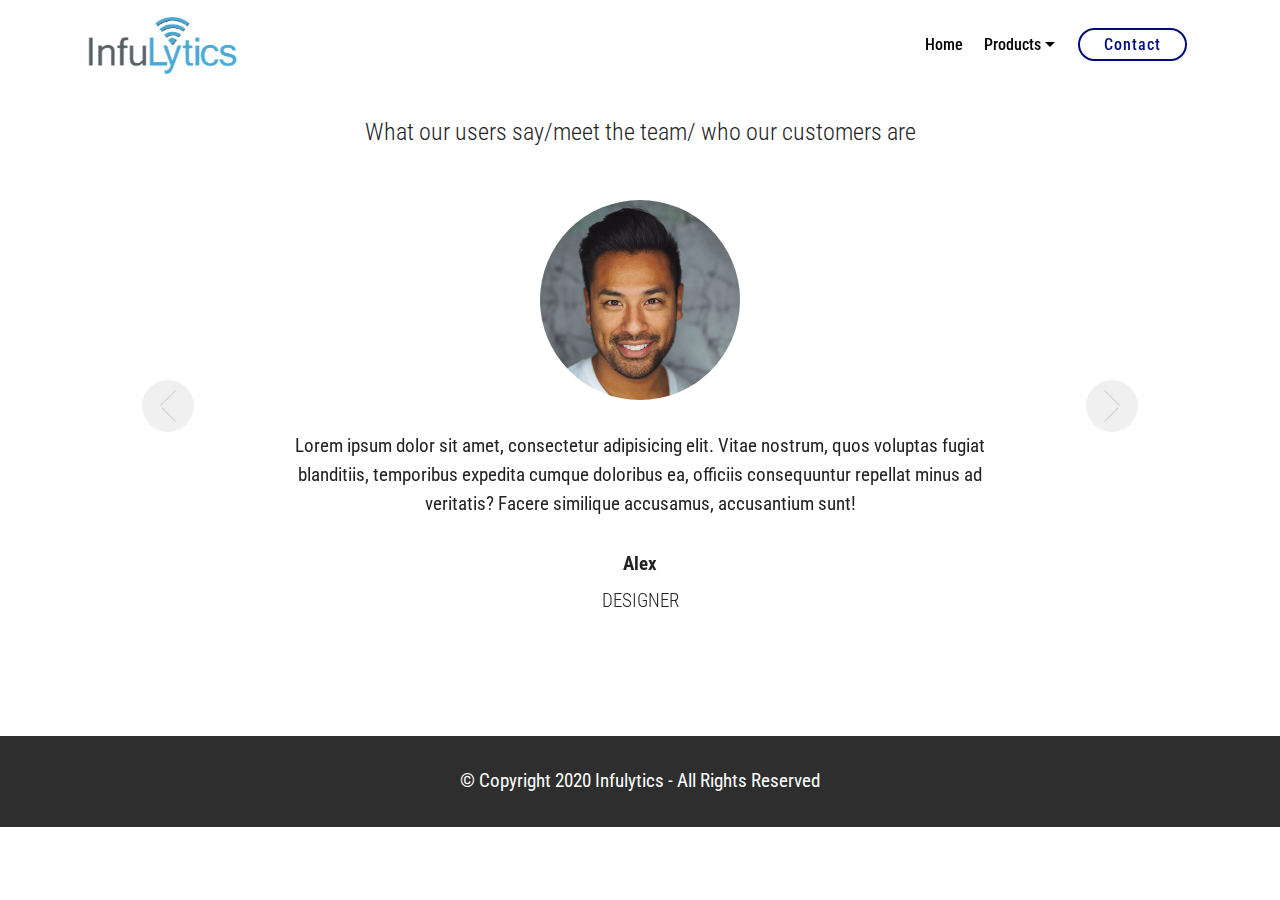
==== commit f6a5fb18: "rev2" ====
--- a/About.html
+++ b/About.html
@@ -6,7 +6,7 @@
   <meta http-equiv="X-UA-Compatible" content="IE=edge">
   <meta name="generator" content="Mobirise v4.12.1, mobirise.com">
   <meta name="viewport" content="width=device-width, initial-scale=1, minimum-scale=1">
-  <link rel="shortcut icon" href="assets/images/2018-06-06-21-17-10-1-111x49.png" type="image/x-icon">
+  <link rel="shortcut icon" href="assets/images/icon-1-50x43.png" type="image/x-icon">
   <meta name="description" content="">
   
   <title>About</title>
@@ -15,7 +15,6 @@
   <link rel="stylesheet" href="assets/bootstrap/css/bootstrap-grid.min.css">
   <link rel="stylesheet" href="assets/bootstrap/css/bootstrap-reboot.min.css">
   <link rel="stylesheet" href="assets/tether/tether.min.css">
-  <link rel="stylesheet" href="assets/socicon/css/styles.css">
   <link rel="stylesheet" href="assets/dropdown/css/style.css">
   <link rel="stylesheet" href="assets/theme/css/style.css">
   <link rel="preload" as="style" href="assets/mobirise/css/mbr-additional.css"><link rel="stylesheet" href="assets/mobirise/css/mbr-additional.css" type="text/css">
@@ -43,7 +42,7 @@
 
     
 
-    <nav class="navbar navbar-expand beta-menu navbar-dropdown align-items-center navbar-fixed-top navbar-toggleable-sm">
+    <nav class="navbar navbar-expand beta-menu navbar-dropdown align-items-center navbar-fixed-top navbar-toggleable-sm bg-color transparent">
         <button class="navbar-toggler navbar-toggler-right" type="button" data-toggle="collapse" data-target="#navbarSupportedContent" aria-controls="navbarSupportedContent" aria-expanded="false" aria-label="Toggle navigation">
             <div class="hamburger">
                 <span></span>
@@ -56,7 +55,7 @@
             <div class="navbar-brand">
                 <span class="navbar-logo">
                     <a href="https://infulytics.com/index.html">
-                        <img src="assets/images/picture1.png" alt="Mobirise" title="" style="height: 4.6rem;">
+                        <img src="assets/images/picture1-5-removebg-preview-2-305x236.png" alt="Mobirise" title="" style="height: 4.6rem;">
                     </a>
                 </span>
                 
@@ -75,122 +74,7 @@
     </nav>
 </section>
 
-<section class="engine"><a href="https://mobirise.info/x">free css templates</a></section><section class="team1 cid-rRVvPjhMPc" id="team1-1y">
-    
-    
-    
-    <div class="container align-center">
-        <h2 class="pb-3 mbr-fonts-style mbr-section-title display-2">
-            OUR AWESOME TEAM
-        </h2>
-        <h3 class="pb-5 mbr-section-subtitle mbr-fonts-style mbr-light display-5">
-            testestetstetstetst</h3>
-        <div class="row media-row">
-            
-        <div class="team-item col-lg-3 col-md-6">
-                <div class="item-image">
-                    <img src="assets/images/face3.jpg" alt="" title="">
-                </div>
-                <div class="item-caption py-3">
-                    <div class="item-name px-2">
-                        <p class="mbr-fonts-style display-5">
-                           Steven Bruce</p>
-                    </div>
-                    <div class="item-role px-2">
-                        <p>Developer</p>
-                    </div>
-                    <div class="item-social pt-2">
-                        <a href="https://twitter.com/mobirise" target="_blank">
-                            <span class="p-1 socicon-twitter socicon mbr-iconfont mbr-iconfont-social"></span>
-                        </a>
-                        <a href="https://www.facebook.com/pages/Mobirise/1616226671953247" target="_blank">
-                            <span class="p-1 socicon-facebook socicon mbr-iconfont mbr-iconfont-social"></span>
-                        </a>
-                        <a href="https://plus.google.com/u/0/+Mobirise" target="_blank">
-                            <span class="p-1 socicon-googleplus socicon mbr-iconfont mbr-iconfont-social"></span>
-                        </a>
-                        <a href="https://www.linkedin.com/in/mobirise" target="_blank">
-                            <span class="p-1 socicon-linkedin socicon mbr-iconfont mbr-iconfont-social"></span>
-                        </a>
-                        <a href="https://www.instagram.com/mobirise/" target="_blank">
-                            
-                        </a>
-                        <a href="https://www.youtube.com/channel/UCt_tncVAetpK5JeM8L-8jyw" target="_blank">    
-                            
-                        </a>
-                    </div>
-                </div>
-            </div><div class="team-item col-lg-3 col-md-6">
-                <div class="item-image">
-                    <img src="assets/images/face2.jpg" alt="" title="">
-                </div>
-                <div class="item-caption py-3">
-                    <div class="item-name px-2">
-                        <p class="mbr-fonts-style display-5">
-                           Anissa Fisher</p>
-                    </div>
-                    <div class="item-role px-2">
-                        <p>Developer</p>
-                    </div>
-                    <div class="item-social pt-2">
-                        <a href="https://twitter.com/mobirise" target="_blank">
-                            <span class="p-1 socicon-twitter socicon mbr-iconfont mbr-iconfont-social"></span>
-                        </a>
-                        <a href="https://www.facebook.com/pages/Mobirise/1616226671953247" target="_blank">
-                            <span class="p-1 socicon-facebook socicon mbr-iconfont mbr-iconfont-social"></span>
-                        </a>
-                        <a href="https://plus.google.com/u/0/+Mobirise" target="_blank">
-                            <span class="p-1 socicon-googleplus socicon mbr-iconfont mbr-iconfont-social"></span>
-                        </a>
-                        <a href="https://www.linkedin.com/in/mobirise" target="_blank">
-                            <span class="p-1 socicon-linkedin socicon mbr-iconfont mbr-iconfont-social"></span>
-                        </a>
-                        <a href="https://www.instagram.com/mobirise/" target="_blank">
-                            
-                        </a>
-                        <a href="https://www.youtube.com/channel/UCt_tncVAetpK5JeM8L-8jyw" target="_blank">    
-                            
-                        </a>
-                    </div>
-                </div>
-            </div><div class="team-item col-lg-3 col-md-6">
-                <div class="item-image">
-                    <img src="assets/images/face3.jpg" alt="" title="">
-                </div>
-                <div class="item-caption py-3">
-                    <div class="item-name px-2">
-                        <p class="mbr-fonts-style display-5">
-                           Thomas Long</p>
-                    </div>
-                    <div class="item-role px-2">
-                        <p>Developer</p>
-                    </div>
-                    <div class="item-social pt-2">
-                        <a href="https://twitter.com/mobirise" target="_blank">
-                            <span class="p-1 socicon-twitter socicon mbr-iconfont mbr-iconfont-social"></span>
-                        </a>
-                        <a href="https://www.facebook.com/pages/Mobirise/1616226671953247" target="_blank">
-                            <span class="p-1 socicon-facebook socicon mbr-iconfont mbr-iconfont-social"></span>
-                        </a>
-                        <a href="https://plus.google.com/u/0/+Mobirise" target="_blank">
-                            <span class="p-1 socicon-googleplus socicon mbr-iconfont mbr-iconfont-social"></span>
-                        </a>
-                        <a href="https://www.linkedin.com/in/mobirise" target="_blank">
-                            <span class="p-1 socicon-linkedin socicon mbr-iconfont mbr-iconfont-social"></span>
-                        </a>
-                        <a href="https://www.instagram.com/mobirise/" target="_blank">
-                            
-                        </a>
-                        <a href="https://www.youtube.com/channel/UCt_tncVAetpK5JeM8L-8jyw" target="_blank">    
-                            
-                        </a>
-                    </div>
-                </div>
-            </div></div>    
-    </div>
-</section>
-
-<section class="carousel slide testimonials-slider cid-rRVvTEn6E4" data-interval="false" id="testimonials-slider1-1z">
+<section class="engine"><a href="https://mobirise.info/d">free web maker</a></section><section class="carousel slide testimonials-slider cid-rRVvTEn6E4" data-interval="false" id="testimonials-slider1-1z">
     
     
 
@@ -220,23 +104,6 @@
                             DESIGNER
                         </div>
                     </div>
-                </div><div class="carousel-item">
-                    <div class="user col-md-8">
-                        <div class="user_image">
-                            <img src="assets/images/face2.jpg">
-                        </div>
-                        <div class="user_text pb-3">
-                            <p class="mbr-fonts-style display-7">
-                                Lorem ipsum dolor sit amet, consectetur adipisicing elit. Vitae nostrum, quos voluptas fugiat blanditiis, temporibus expedita cumque doloribus ea, officiis consequuntur repellat minus ad veritatis? Facere similique accusamus, accusantium sunt!
-                            </p>
-                        </div>
-                        <div class="user_name mbr-bold pb-2 mbr-fonts-style display-7">
-                            Linda
-                        </div>
-                        <div class="user_desk mbr-light mbr-fonts-style display-7">
-                            DEVELOPER
-                        </div>
-                    </div>
                 </div></div>
 
             <div class="carousel-controls">
@@ -252,26 +119,6 @@
             </div>
         </div>
     </div>
-</section>
-
-<section class="header1 cid-rRVy37pJ2o mbr-fullscreen" id="header16-20">
-
-    
-
-    
-
-    <div class="container">
-        <div class="row justify-content-md-center">
-            <div class="col-md-10 align-center">
-                <h1 class="mbr-section-title mbr-bold pb-3 mbr-fonts-style display-1">
-                    Coming Soon!</h1>
-                
-                
-                
-            </div>
-        </div>
-    </div>
-
 </section>
 
 <section once="footers" class="cid-rRVyWnnBLo" id="footer6-21">
@@ -296,12 +143,12 @@
   <script src="assets/popper/popper.min.js"></script>
   <script src="assets/bootstrap/js/bootstrap.min.js"></script>
   <script src="assets/tether/tether.min.js"></script>
-  <script src="assets/smoothscroll/smooth-scroll.js"></script>
+  <script src="assets/dropdown/js/nav-dropdown.js"></script>
+  <script src="assets/dropdown/js/navbar-dropdown.js"></script>
   <script src="assets/touchswipe/jquery.touch-swipe.min.js"></script>
   <script src="assets/bootstrapcarouselswipe/bootstrap-carousel-swipe.js"></script>
   <script src="assets/mbr-testimonials-slider/mbr-testimonials-slider.js"></script>
-  <script src="assets/dropdown/js/nav-dropdown.js"></script>
-  <script src="assets/dropdown/js/navbar-dropdown.js"></script>
+  <script src="assets/smoothscroll/smooth-scroll.js"></script>
   <script src="assets/theme/js/script.js"></script>
   
   
--- a/assets/mobirise/css/mbr-additional.css
+++ b/assets/mobirise/css/mbr-additional.css
@@ -18,11 +18,11 @@
 }
 .display-2 {
   font-family: 'Roboto Condensed', sans-serif;
-  font-size: 1.6rem;
+  font-size: 1.5rem;
   font-display: swap;
 }
 .display-2 > .mbr-iconfont {
-  font-size: 2.56rem;
+  font-size: 2.4rem;
 }
 .display-4 {
   font-family: 'Roboto Condensed', sans-serif;
@@ -34,11 +34,11 @@
 }
 .display-5 {
   font-family: 'Roboto', sans-serif;
-  font-size: 1.8rem;
+  font-size: 2rem;
   font-display: swap;
 }
 .display-5 > .mbr-iconfont {
-  font-size: 2.88rem;
+  font-size: 3.2rem;
 }
 .display-7 {
   font-family: 'Roboto Condensed', sans-serif;
@@ -60,9 +60,9 @@
     line-height: calc( 1.4 * (1.8399999999999999rem + (3.4 - 1.8399999999999999) * ((100vw - 20rem) / (48 - 20))));
   }
   .display-2 {
-    font-size: 1.28rem;
-    font-size: calc( 1.21rem + (1.6 - 1.21) * ((100vw - 20rem) / (48 - 20)));
-    line-height: calc( 1.4 * (1.21rem + (1.6 - 1.21) * ((100vw - 20rem) / (48 - 20))));
+    font-size: 1.2rem;
+    font-size: calc( 1.175rem + (1.5 - 1.175) * ((100vw - 20rem) / (48 - 20)));
+    line-height: calc( 1.4 * (1.175rem + (1.5 - 1.175) * ((100vw - 20rem) / (48 - 20))));
   }
   .display-4 {
     font-size: 0.8rem;
@@ -70,9 +70,9 @@
     line-height: calc( 1.4 * (1rem + (1 - 1) * ((100vw - 20rem) / (48 - 20))));
   }
   .display-5 {
-    font-size: 1.44rem;
-    font-size: calc( 1.28rem + (1.8 - 1.28) * ((100vw - 20rem) / (48 - 20)));
-    line-height: calc( 1.4 * (1.28rem + (1.8 - 1.28) * ((100vw - 20rem) / (48 - 20))));
+    font-size: 1.6rem;
+    font-size: calc( 1.35rem + (2 - 1.35) * ((100vw - 20rem) / (48 - 20)));
+    line-height: calc( 1.4 * (1.35rem + (2 - 1.35) * ((100vw - 20rem) / (48 - 20))));
   }
 }
 /* Buttons */
@@ -728,9 +728,11 @@
 .cid-rr8KLVEn9S .mbr-text,
 .cid-rr8KLVEn9S .mbr-section-btn {
   color: #4352e0;
+  text-align: center;
 }
 .cid-rr8KLVEn9S H1 {
   color: #0016e1;
+  text-align: center;
 }
 .cid-rRUVZagbLN {
   padding-top: 90px;
@@ -743,7 +745,7 @@
 .cid-rRUX3to2kX {
   padding-top: 45px;
   padding-bottom: 0px;
-  background-color: #232323;
+  background-color: #ffffff;
 }
 .cid-rRUX3to2kX P {
   color: #767676;
@@ -758,7 +760,7 @@
 .cid-rRUQeZO8b0 {
   padding-top: 45px;
   padding-bottom: 45px;
-  background-color: #232323;
+  background-color: #ffffff;
 }
 .cid-rRUQeZO8b0 .card-box {
   padding: 0 2rem;
@@ -820,7 +822,7 @@
 .cid-rRV061JIMF {
   padding-top: 90px;
   padding-bottom: 30px;
-  background-color: #ffffff;
+  background-image: url("../../../assets/images/mbr-1920x1280.jpg");
 }
 .cid-rRV061JIMF p {
   margin-bottom: 0;
@@ -828,7 +830,7 @@
 .cid-rRV061JIMF .card-box {
   z-index: 1;
   position: relative;
-  background-color: rgba(98, 67, 224, 0.3);
+  background-color: rgba(35, 35, 35, 0.4);
   height: 100%;
   width: 100%;
   pointer-events: none;
@@ -868,12 +870,15 @@
   padding-bottom: 2rem;
 }
 .cid-rRV061JIMF .mbr-section-title {
-  color: #6243e0;
+  color: #4bdc4f;
+}
+.cid-rRV061JIMF H4 {
+  color: #ffffff;
 }
 .cid-rRV2FHgywd {
   padding-top: 90px;
   padding-bottom: 90px;
-  background-color: #ffffff;
+  background-image: url("../../../assets/images/mbr-1920x1280.png");
 }
 .cid-rRV2FHgywd .title {
   margin-bottom: 2rem;
@@ -1694,49 +1699,9 @@
 .cid-rr8KXM3dOn .dropdown-item:hover {
   color: #767676 !important;
 }
-.cid-rRVvPjhMPc {
-  padding-top: 90px;
-  padding-bottom: 90px;
-  background-color: #ffffff;
-}
-.cid-rRVvPjhMPc .mbr-section-subtitle {
-  color: #767676;
-}
-.cid-rRVvPjhMPc .media-row {
-  display: -webkit-flex;
-  justify-content: center;
-  -webkit-justify-content: center;
-}
-.cid-rRVvPjhMPc .team-item {
-  transition: all .2s;
-  margin-bottom: 2rem;
-}
-.cid-rRVvPjhMPc .team-item .item-image img {
-  width: 100%;
-}
-.cid-rRVvPjhMPc .team-item .item-name p {
-  margin-bottom: 0;
-}
-.cid-rRVvPjhMPc .team-item .item-role p {
-  margin-bottom: 0;
-}
-.cid-rRVvPjhMPc .team-item .item-social {
-  display: -webkit-flex;
-  flex-wrap: wrap;
-  justify-content: center;
-  -webkit-flex-wrap: wrap;
-  -webkit-justify-content: center;
-}
-.cid-rRVvPjhMPc .team-item .item-social .socicon {
-  color: #232323;
-  font-size: 17px;
-}
-.cid-rRVvPjhMPc .team-item .item-caption {
-  background: #efefef;
-}
 .cid-rRVvTEn6E4 {
-  padding-top: 60px;
-  padding-bottom: 60px;
+  padding-top: 120px;
+  padding-bottom: 120px;
   background-color: #ffffff;
 }
 .cid-rRVvTEn6E4 .carousel-item {
@@ -1783,20 +1748,12 @@
     height: auto;
   }
 }
-.cid-rRVy37pJ2o {
-  background-color: #efefef;
-}
-.cid-rRVy37pJ2o P {
-  color: #767676;
-}
 .cid-rRVyWnnBLo {
   padding-top: 30px;
   padding-bottom: 30px;
   background-color: #2e2e2e;
 }
 .cid-rr912jBuJ8 {
-  padding-top: 90px;
-  padding-bottom: 90px;
   background-color: #ffffff;
 }
 .cid-rr912jBuJ8 .media-container-row {
@@ -2386,10 +2343,10 @@
   }
 }
 .cid-rr93alE8JA {
-  background: #0016e1;
+  background: #ffffff;
   padding-top: 60px;
   padding-bottom: 60px;
-  background: linear-gradient(0deg, #ffffff, #0016e1);
+  background: linear-gradient(0deg, #e3ddff, #ffffff);
 }
 .cid-rr93alE8JA .image-block {
   margin: auto;
@@ -2517,25 +2474,25 @@
 .cid-rr97vArg6l .mbr-text {
   color: #232323;
 }
-.cid-rr97XE5h8I {
-  padding-top: 15px;
+.cid-rStVEajmPo {
+  padding-top: 90px;
   padding-bottom: 90px;
-  background-color: #ffffff;
-}
-.cid-rr97XE5h8I .title {
+  background-image: url("../../../assets/images/mbr-1920x1280.png");
+}
+.cid-rStVEajmPo .title {
   margin-bottom: 2rem;
 }
-.cid-rr97XE5h8I .mbr-section-subtitle {
+.cid-rStVEajmPo .mbr-section-subtitle {
   color: #767676;
 }
-.cid-rr97XE5h8I a:not([href]):not([tabindex]) {
+.cid-rStVEajmPo a:not([href]):not([tabindex]) {
   color: #fff;
   border-radius: 3px;
 }
-.cid-rr97XE5h8I a.btn-white:not([href]):not([tabindex]) {
+.cid-rStVEajmPo a.btn-white:not([href]):not([tabindex]) {
   color: #333;
 }
-.cid-rr97XE5h8I textarea.form-control {
+.cid-rStVEajmPo textarea.form-control {
   min-height: 188px;
 }
 .cid-rRVyWnnBLo {
@@ -2943,8 +2900,6 @@
   color: #767676 !important;
 }
 .cid-rRV3hpNNIB {
-  padding-top: 90px;
-  padding-bottom: 90px;
   background-color: #ffffff;
   background: linear-gradient(45deg, #ffffff, #ffffff);
 }
@@ -3024,6 +2979,11 @@
 @media (min-width: 992px) {
   .cid-rRV5udoAil .mbr-figure {
     padding-right: 4rem;
+    padding-right: 0;
+    padding-left: 4rem;
+  }
+  .cid-rRV5udoAil .media-container-row {
+    -webkit-flex-direction: row-reverse;
   }
 }
 @media (max-width: 991px) {
@@ -3031,6 +2991,13 @@
     padding-right: 0;
     padding-bottom: 1rem;
     margin-bottom: 2rem;
+    padding-bottom: 0;
+    margin-bottom: 0;
+    padding-top: 1rem;
+    margin-top: 2rem;
+  }
+  .cid-rRV5udoAil .media-container-row {
+    -webkit-flex-direction: column-reverse;
   }
 }
 @media (max-width: 300px) {
@@ -3116,46 +3083,27 @@
     padding-bottom: 0!important;
   }
 }
-.cid-rRVr6SHNge {
+.cid-rStCvYQYNS {
   padding-top: 90px;
   padding-bottom: 90px;
   background-color: #ffffff;
 }
-.cid-rRVr6SHNge h4 {
-  font-weight: 500;
-  margin-bottom: 0;
-  text-align: left;
-  padding-top: 2rem;
-}
-.cid-rRVr6SHNge p {
-  margin-bottom: 0;
-  text-align: left;
-  padding-top: 1.5rem;
-}
-.cid-rRVr6SHNge .mbr-section-btn {
-  padding-top: 2.5rem;
-}
-.cid-rRVr6SHNge .mbr-section-btn a {
-  margin: 0;
-}
-.cid-rRVr6SHNge .mbr-text {
+.cid-rStCvYQYNS .mbr-text {
   color: #767676;
 }
-.cid-rRVr6SHNge .card-wrapper {
-  height: 100%;
-}
-@media (max-width: 767px) {
-  .cid-rRVr6SHNge .card:not(.last-child) {
-    padding-bottom: 2rem;
-  }
-}
-.cid-rRVr6SHNge H2 {
+.cid-rStCvYQYNS h4 {
+  text-align: center;
+}
+.cid-rStCvYQYNS p {
+  text-align: center;
+}
+.cid-rStCvYQYNS .card-img span {
+  font-size: 96px;
   color: #149dcc;
-  text-align: center;
-}
-.cid-rRVr6SHNge .card-title {
-  text-align: center;
-  color: #149dcc;
+}
+.cid-rStCvYQYNS .card-title,
+.cid-rStCvYQYNS .card-img {
+  color: #4352e0;
 }
 .cid-rRVobcQRNu {
   padding-top: 60px;
@@ -3263,25 +3211,25 @@
 .cid-rRVsZEH0Nl H4 {
   color: #0016e1;
 }
-.cid-rRV3DhcX9O {
+.cid-rStVGBpnVm {
   padding-top: 90px;
   padding-bottom: 90px;
-  background-color: #ffffff;
-}
-.cid-rRV3DhcX9O .title {
+  background-image: url("../../../assets/images/mbr-1920x1280.png");
+}
+.cid-rStVGBpnVm .title {
   margin-bottom: 2rem;
 }
-.cid-rRV3DhcX9O .mbr-section-subtitle {
+.cid-rStVGBpnVm .mbr-section-subtitle {
   color: #767676;
 }
-.cid-rRV3DhcX9O a:not([href]):not([tabindex]) {
+.cid-rStVGBpnVm a:not([href]):not([tabindex]) {
   color: #fff;
   border-radius: 3px;
 }
-.cid-rRV3DhcX9O a.btn-white:not([href]):not([tabindex]) {
+.cid-rStVGBpnVm a.btn-white:not([href]):not([tabindex]) {
   color: #333;
 }
-.cid-rRV3DhcX9O textarea.form-control {
+.cid-rStVGBpnVm textarea.form-control {
   min-height: 188px;
 }
 .cid-rRVyWnnBLo {
--- a/assets/mobirise/css/mbr-additional.css
+++ b/assets/mobirise/css/mbr-additional.css
@@ -18,11 +18,11 @@
 }
 .display-2 {
   font-family: 'Roboto Condensed', sans-serif;
-  font-size: 1.6rem;
+  font-size: 1.5rem;
   font-display: swap;
 }
 .display-2 > .mbr-iconfont {
-  font-size: 2.56rem;
+  font-size: 2.4rem;
 }
 .display-4 {
   font-family: 'Roboto Condensed', sans-serif;
@@ -34,11 +34,11 @@
 }
 .display-5 {
   font-family: 'Roboto', sans-serif;
-  font-size: 1.8rem;
+  font-size: 2rem;
   font-display: swap;
 }
 .display-5 > .mbr-iconfont {
-  font-size: 2.88rem;
+  font-size: 3.2rem;
 }
 .display-7 {
   font-family: 'Roboto Condensed', sans-serif;
@@ -60,9 +60,9 @@
     line-height: calc( 1.4 * (1.8399999999999999rem + (3.4 - 1.8399999999999999) * ((100vw - 20rem) / (48 - 20))));
   }
   .display-2 {
-    font-size: 1.28rem;
-    font-size: calc( 1.21rem + (1.6 - 1.21) * ((100vw - 20rem) / (48 - 20)));
-    line-height: calc( 1.4 * (1.21rem + (1.6 - 1.21) * ((100vw - 20rem) / (48 - 20))));
+    font-size: 1.2rem;
+    font-size: calc( 1.175rem + (1.5 - 1.175) * ((100vw - 20rem) / (48 - 20)));
+    line-height: calc( 1.4 * (1.175rem + (1.5 - 1.175) * ((100vw - 20rem) / (48 - 20))));
   }
   .display-4 {
     font-size: 0.8rem;
@@ -70,9 +70,9 @@
     line-height: calc( 1.4 * (1rem + (1 - 1) * ((100vw - 20rem) / (48 - 20))));
   }
   .display-5 {
-    font-size: 1.44rem;
-    font-size: calc( 1.28rem + (1.8 - 1.28) * ((100vw - 20rem) / (48 - 20)));
-    line-height: calc( 1.4 * (1.28rem + (1.8 - 1.28) * ((100vw - 20rem) / (48 - 20))));
+    font-size: 1.6rem;
+    font-size: calc( 1.35rem + (2 - 1.35) * ((100vw - 20rem) / (48 - 20)));
+    line-height: calc( 1.4 * (1.35rem + (2 - 1.35) * ((100vw - 20rem) / (48 - 20))));
   }
 }
 /* Buttons */
@@ -728,9 +728,11 @@
 .cid-rr8KLVEn9S .mbr-text,
 .cid-rr8KLVEn9S .mbr-section-btn {
   color: #4352e0;
+  text-align: center;
 }
 .cid-rr8KLVEn9S H1 {
   color: #0016e1;
+  text-align: center;
 }
 .cid-rRUVZagbLN {
   padding-top: 90px;
@@ -743,7 +745,7 @@
 .cid-rRUX3to2kX {
   padding-top: 45px;
   padding-bottom: 0px;
-  background-color: #232323;
+  background-color: #ffffff;
 }
 .cid-rRUX3to2kX P {
   color: #767676;
@@ -758,7 +760,7 @@
 .cid-rRUQeZO8b0 {
   padding-top: 45px;
   padding-bottom: 45px;
-  background-color: #232323;
+  background-color: #ffffff;
 }
 .cid-rRUQeZO8b0 .card-box {
   padding: 0 2rem;
@@ -820,7 +822,7 @@
 .cid-rRV061JIMF {
   padding-top: 90px;
   padding-bottom: 30px;
-  background-color: #ffffff;
+  background-image: url("../../../assets/images/mbr-1920x1280.jpg");
 }
 .cid-rRV061JIMF p {
   margin-bottom: 0;
@@ -828,7 +830,7 @@
 .cid-rRV061JIMF .card-box {
   z-index: 1;
   position: relative;
-  background-color: rgba(98, 67, 224, 0.3);
+  background-color: rgba(35, 35, 35, 0.4);
   height: 100%;
   width: 100%;
   pointer-events: none;
@@ -868,12 +870,15 @@
   padding-bottom: 2rem;
 }
 .cid-rRV061JIMF .mbr-section-title {
-  color: #6243e0;
+  color: #4bdc4f;
+}
+.cid-rRV061JIMF H4 {
+  color: #ffffff;
 }
 .cid-rRV2FHgywd {
   padding-top: 90px;
   padding-bottom: 90px;
-  background-color: #ffffff;
+  background-image: url("../../../assets/images/mbr-1920x1280.png");
 }
 .cid-rRV2FHgywd .title {
   margin-bottom: 2rem;
@@ -1694,49 +1699,9 @@
 .cid-rr8KXM3dOn .dropdown-item:hover {
   color: #767676 !important;
 }
-.cid-rRVvPjhMPc {
-  padding-top: 90px;
-  padding-bottom: 90px;
-  background-color: #ffffff;
-}
-.cid-rRVvPjhMPc .mbr-section-subtitle {
-  color: #767676;
-}
-.cid-rRVvPjhMPc .media-row {
-  display: -webkit-flex;
-  justify-content: center;
-  -webkit-justify-content: center;
-}
-.cid-rRVvPjhMPc .team-item {
-  transition: all .2s;
-  margin-bottom: 2rem;
-}
-.cid-rRVvPjhMPc .team-item .item-image img {
-  width: 100%;
-}
-.cid-rRVvPjhMPc .team-item .item-name p {
-  margin-bottom: 0;
-}
-.cid-rRVvPjhMPc .team-item .item-role p {
-  margin-bottom: 0;
-}
-.cid-rRVvPjhMPc .team-item .item-social {
-  display: -webkit-flex;
-  flex-wrap: wrap;
-  justify-content: center;
-  -webkit-flex-wrap: wrap;
-  -webkit-justify-content: center;
-}
-.cid-rRVvPjhMPc .team-item .item-social .socicon {
-  color: #232323;
-  font-size: 17px;
-}
-.cid-rRVvPjhMPc .team-item .item-caption {
-  background: #efefef;
-}
 .cid-rRVvTEn6E4 {
-  padding-top: 60px;
-  padding-bottom: 60px;
+  padding-top: 120px;
+  padding-bottom: 120px;
   background-color: #ffffff;
 }
 .cid-rRVvTEn6E4 .carousel-item {
@@ -1783,20 +1748,12 @@
     height: auto;
   }
 }
-.cid-rRVy37pJ2o {
-  background-color: #efefef;
-}
-.cid-rRVy37pJ2o P {
-  color: #767676;
-}
 .cid-rRVyWnnBLo {
   padding-top: 30px;
   padding-bottom: 30px;
   background-color: #2e2e2e;
 }
 .cid-rr912jBuJ8 {
-  padding-top: 90px;
-  padding-bottom: 90px;
   background-color: #ffffff;
 }
 .cid-rr912jBuJ8 .media-container-row {
@@ -2386,10 +2343,10 @@
   }
 }
 .cid-rr93alE8JA {
-  background: #0016e1;
+  background: #ffffff;
   padding-top: 60px;
   padding-bottom: 60px;
-  background: linear-gradient(0deg, #ffffff, #0016e1);
+  background: linear-gradient(0deg, #e3ddff, #ffffff);
 }
 .cid-rr93alE8JA .image-block {
   margin: auto;
@@ -2517,25 +2474,25 @@
 .cid-rr97vArg6l .mbr-text {
   color: #232323;
 }
-.cid-rr97XE5h8I {
-  padding-top: 15px;
+.cid-rStVEajmPo {
+  padding-top: 90px;
   padding-bottom: 90px;
-  background-color: #ffffff;
-}
-.cid-rr97XE5h8I .title {
+  background-image: url("../../../assets/images/mbr-1920x1280.png");
+}
+.cid-rStVEajmPo .title {
   margin-bottom: 2rem;
 }
-.cid-rr97XE5h8I .mbr-section-subtitle {
+.cid-rStVEajmPo .mbr-section-subtitle {
   color: #767676;
 }
-.cid-rr97XE5h8I a:not([href]):not([tabindex]) {
+.cid-rStVEajmPo a:not([href]):not([tabindex]) {
   color: #fff;
   border-radius: 3px;
 }
-.cid-rr97XE5h8I a.btn-white:not([href]):not([tabindex]) {
+.cid-rStVEajmPo a.btn-white:not([href]):not([tabindex]) {
   color: #333;
 }
-.cid-rr97XE5h8I textarea.form-control {
+.cid-rStVEajmPo textarea.form-control {
   min-height: 188px;
 }
 .cid-rRVyWnnBLo {
@@ -2943,8 +2900,6 @@
   color: #767676 !important;
 }
 .cid-rRV3hpNNIB {
-  padding-top: 90px;
-  padding-bottom: 90px;
   background-color: #ffffff;
   background: linear-gradient(45deg, #ffffff, #ffffff);
 }
@@ -3024,6 +2979,11 @@
 @media (min-width: 992px) {
   .cid-rRV5udoAil .mbr-figure {
     padding-right: 4rem;
+    padding-right: 0;
+    padding-left: 4rem;
+  }
+  .cid-rRV5udoAil .media-container-row {
+    -webkit-flex-direction: row-reverse;
   }
 }
 @media (max-width: 991px) {
@@ -3031,6 +2991,13 @@
     padding-right: 0;
     padding-bottom: 1rem;
     margin-bottom: 2rem;
+    padding-bottom: 0;
+    margin-bottom: 0;
+    padding-top: 1rem;
+    margin-top: 2rem;
+  }
+  .cid-rRV5udoAil .media-container-row {
+    -webkit-flex-direction: column-reverse;
   }
 }
 @media (max-width: 300px) {
@@ -3116,46 +3083,27 @@
     padding-bottom: 0!important;
   }
 }
-.cid-rRVr6SHNge {
+.cid-rStCvYQYNS {
   padding-top: 90px;
   padding-bottom: 90px;
   background-color: #ffffff;
 }
-.cid-rRVr6SHNge h4 {
-  font-weight: 500;
-  margin-bottom: 0;
-  text-align: left;
-  padding-top: 2rem;
-}
-.cid-rRVr6SHNge p {
-  margin-bottom: 0;
-  text-align: left;
-  padding-top: 1.5rem;
-}
-.cid-rRVr6SHNge .mbr-section-btn {
-  padding-top: 2.5rem;
-}
-.cid-rRVr6SHNge .mbr-section-btn a {
-  margin: 0;
-}
-.cid-rRVr6SHNge .mbr-text {
+.cid-rStCvYQYNS .mbr-text {
   color: #767676;
 }
-.cid-rRVr6SHNge .card-wrapper {
-  height: 100%;
-}
-@media (max-width: 767px) {
-  .cid-rRVr6SHNge .card:not(.last-child) {
-    padding-bottom: 2rem;
-  }
-}
-.cid-rRVr6SHNge H2 {
+.cid-rStCvYQYNS h4 {
+  text-align: center;
+}
+.cid-rStCvYQYNS p {
+  text-align: center;
+}
+.cid-rStCvYQYNS .card-img span {
+  font-size: 96px;
   color: #149dcc;
-  text-align: center;
-}
-.cid-rRVr6SHNge .card-title {
-  text-align: center;
-  color: #149dcc;
+}
+.cid-rStCvYQYNS .card-title,
+.cid-rStCvYQYNS .card-img {
+  color: #4352e0;
 }
 .cid-rRVobcQRNu {
   padding-top: 60px;
@@ -3263,25 +3211,25 @@
 .cid-rRVsZEH0Nl H4 {
   color: #0016e1;
 }
-.cid-rRV3DhcX9O {
+.cid-rStVGBpnVm {
   padding-top: 90px;
   padding-bottom: 90px;
-  background-color: #ffffff;
-}
-.cid-rRV3DhcX9O .title {
+  background-image: url("../../../assets/images/mbr-1920x1280.png");
+}
+.cid-rStVGBpnVm .title {
   margin-bottom: 2rem;
 }
-.cid-rRV3DhcX9O .mbr-section-subtitle {
+.cid-rStVGBpnVm .mbr-section-subtitle {
   color: #767676;
 }
-.cid-rRV3DhcX9O a:not([href]):not([tabindex]) {
+.cid-rStVGBpnVm a:not([href]):not([tabindex]) {
   color: #fff;
   border-radius: 3px;
 }
-.cid-rRV3DhcX9O a.btn-white:not([href]):not([tabindex]) {
+.cid-rStVGBpnVm a.btn-white:not([href]):not([tabindex]) {
   color: #333;
 }
-.cid-rRV3DhcX9O textarea.form-control {
+.cid-rStVGBpnVm textarea.form-control {
   min-height: 188px;
 }
 .cid-rRVyWnnBLo {
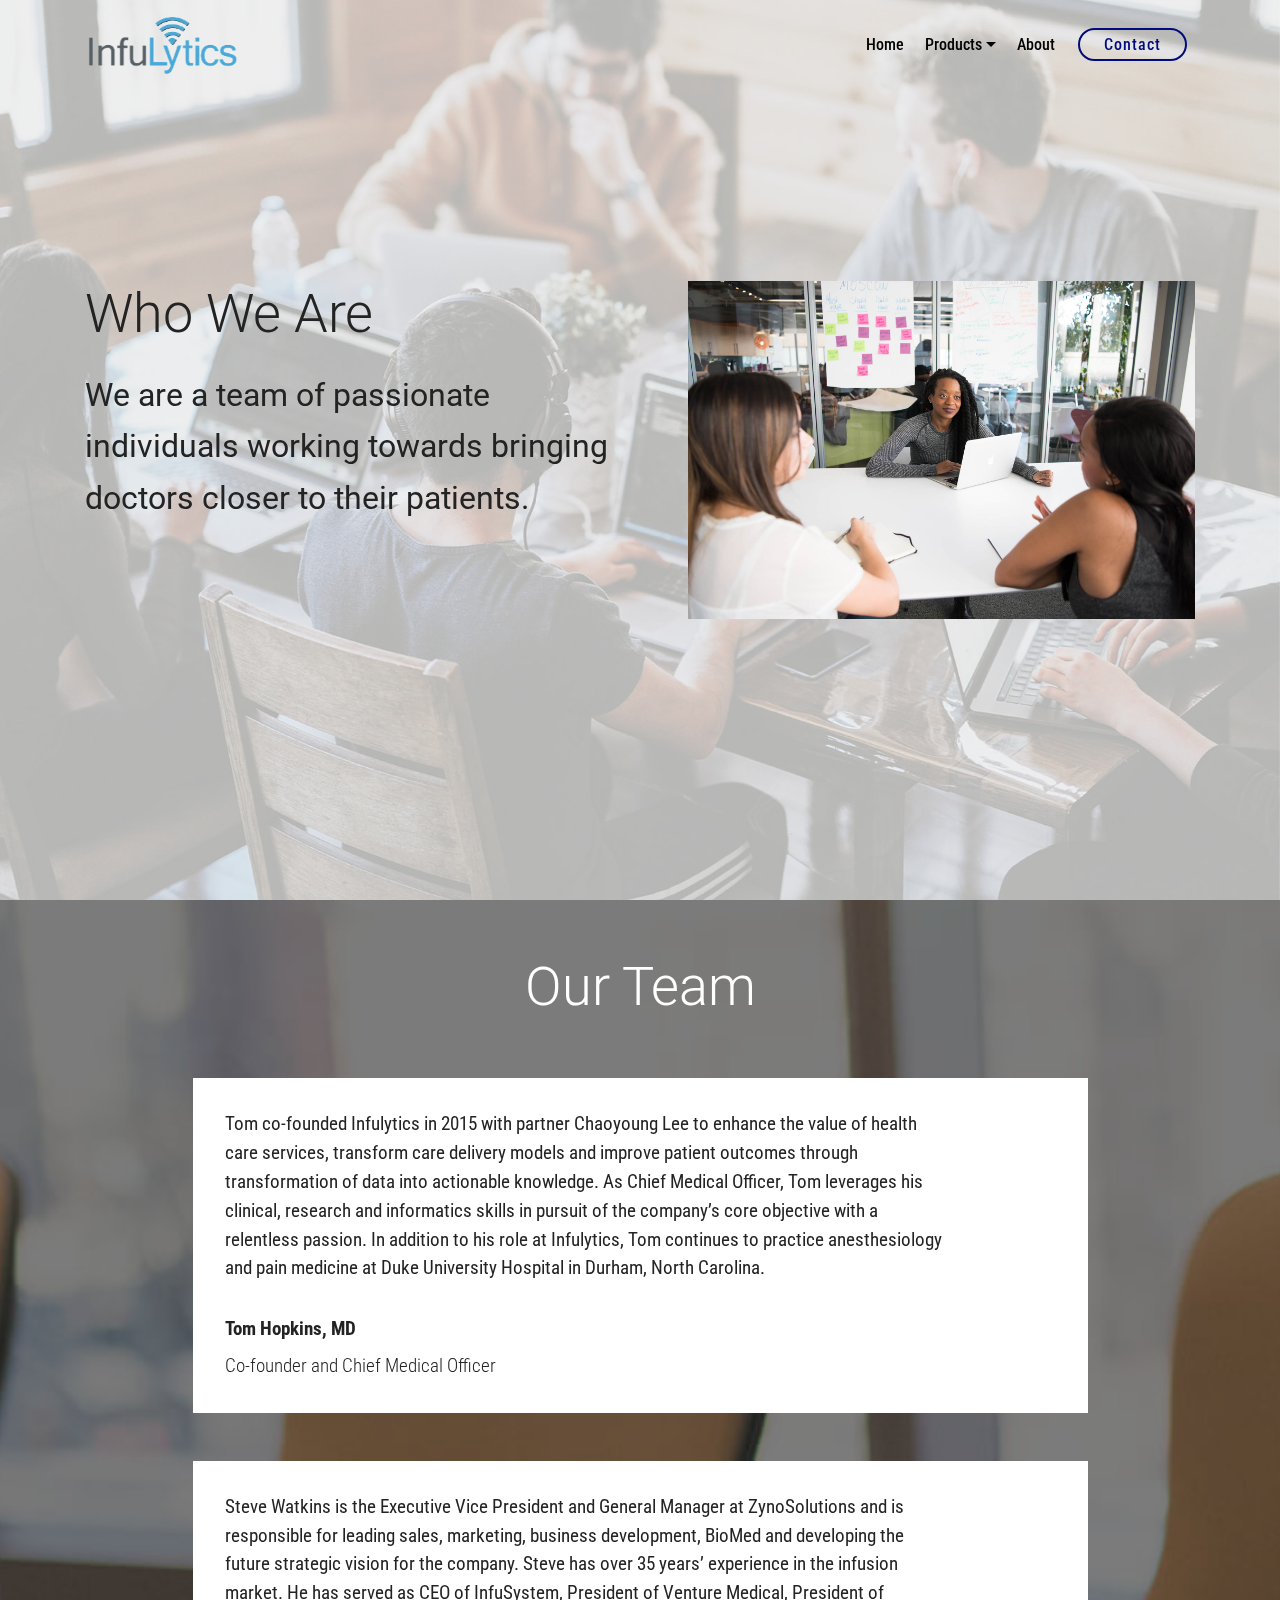
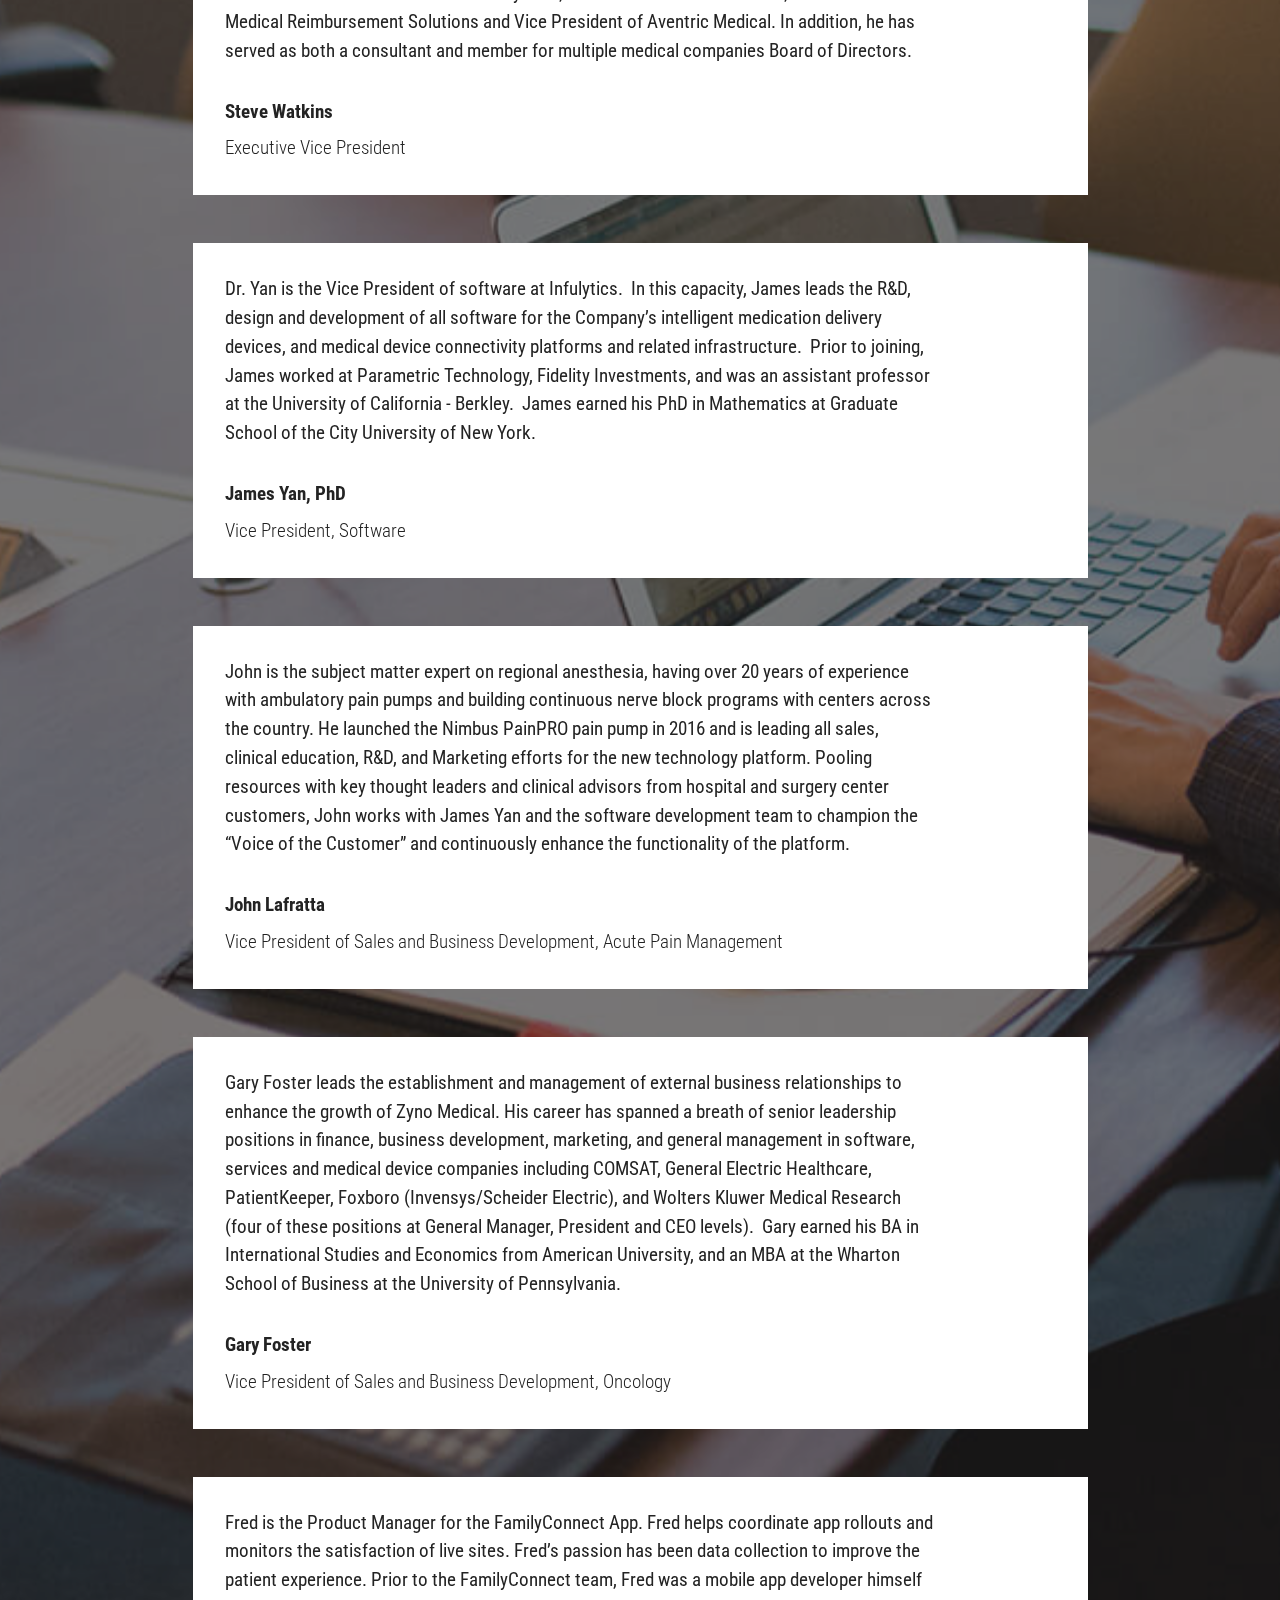
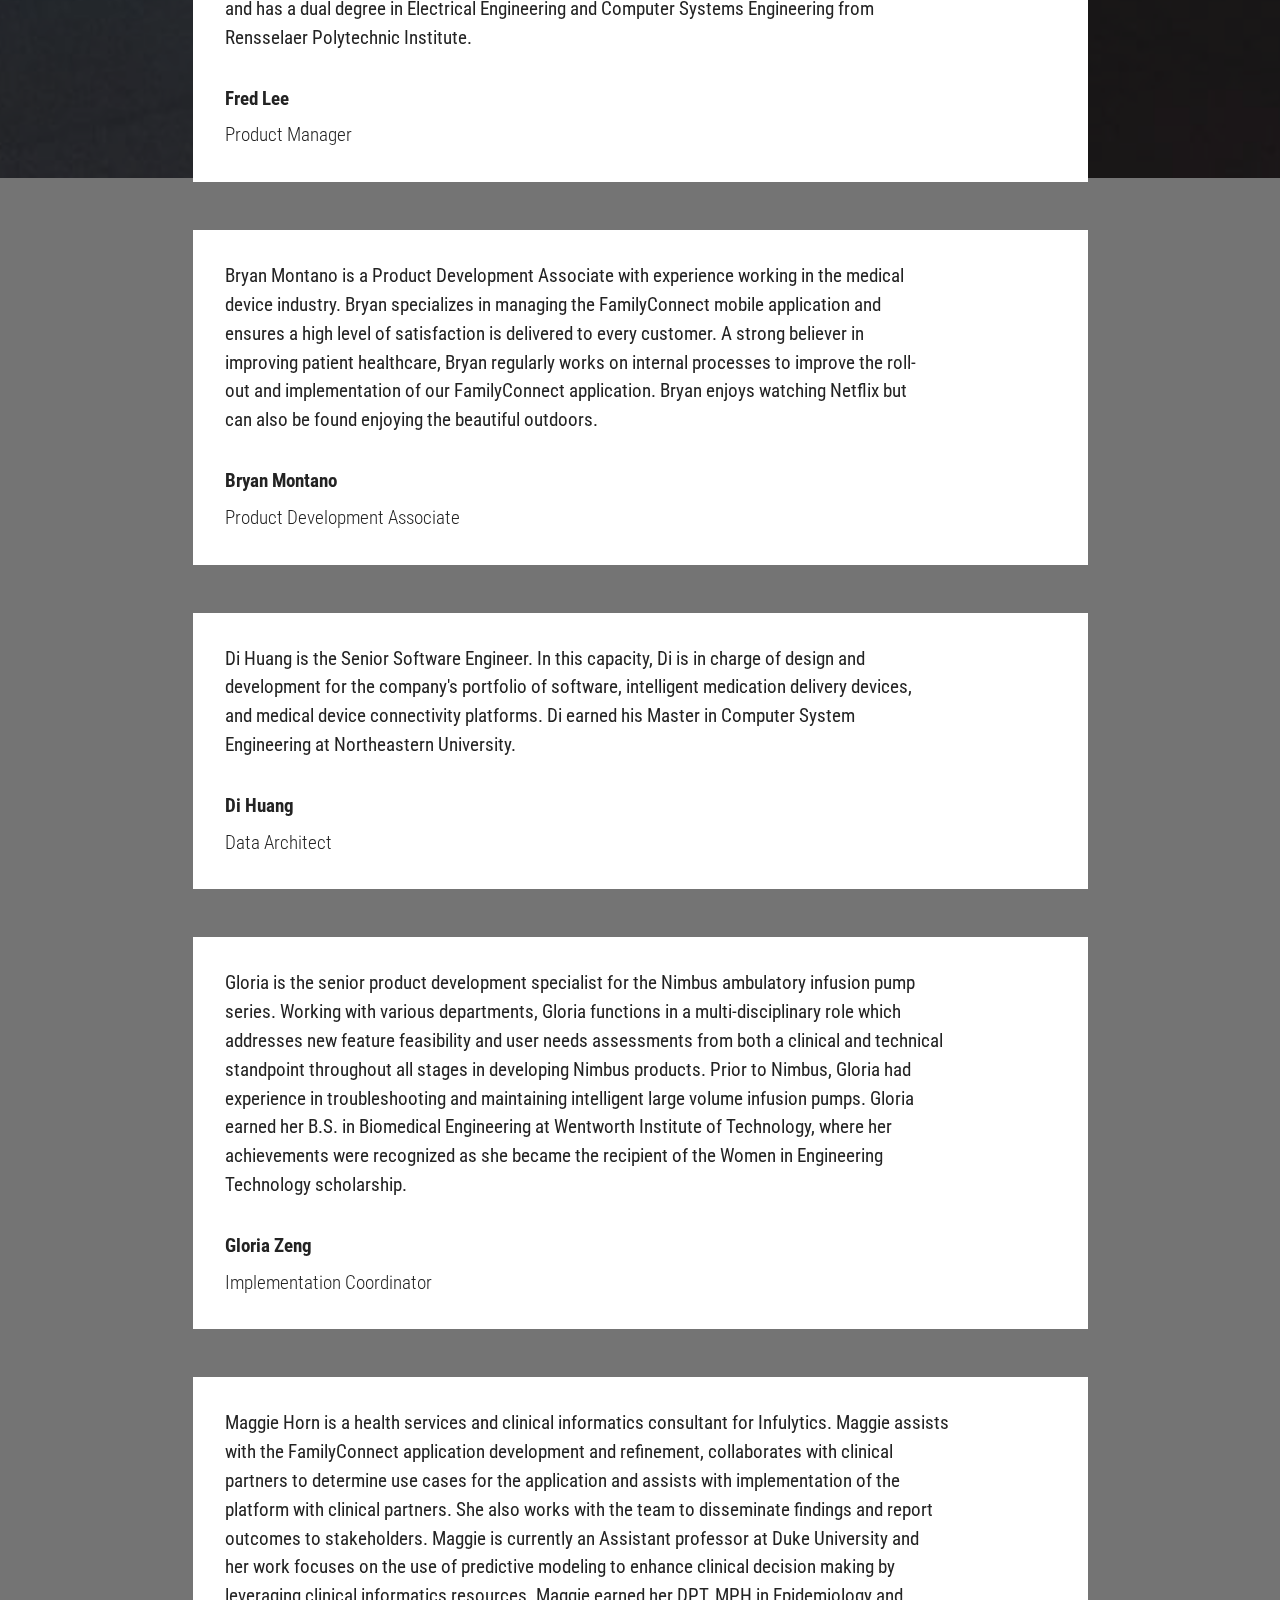
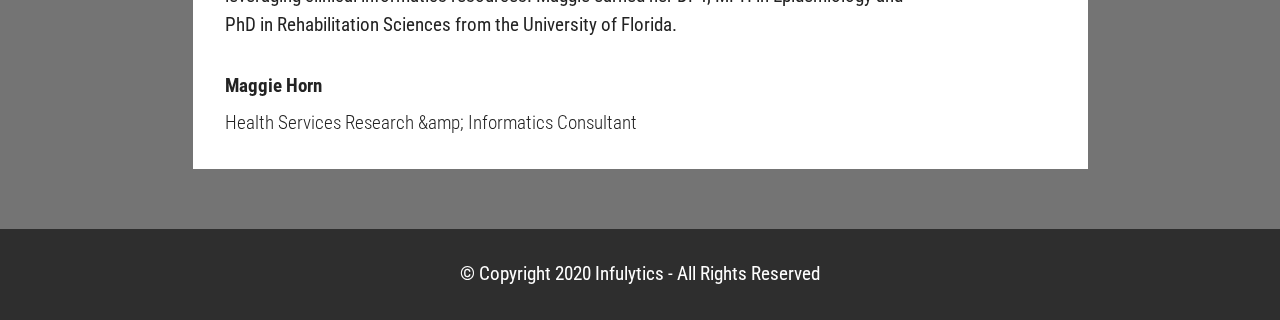
==== commit e0d03469: "Added team section" ====
--- a/About.html
+++ b/About.html
@@ -10,7 +10,6 @@
   <meta name="description" content="">
   
   <title>About</title>
-  <link rel="stylesheet" href="assets/web/assets/mobirise-icons/mobirise-icons.css">
   <link rel="stylesheet" href="assets/bootstrap/css/bootstrap.min.css">
   <link rel="stylesheet" href="assets/bootstrap/css/bootstrap-grid.min.css">
   <link rel="stylesheet" href="assets/bootstrap/css/bootstrap-reboot.min.css">
@@ -68,57 +67,165 @@
                 </li>
                 <li class="nav-item dropdown">
                     <a class="nav-link link text-black dropdown-toggle display-4" href="Product.html" data-toggle="dropdown-submenu" aria-expanded="false">Products</a><div class="dropdown-menu"><a class="text-black dropdown-item display-4" href="PRO.html">PRO</a><a class="text-black dropdown-item display-4" href="Family Connect.html">Family Connect</a></div>
-                </li></ul>
+                </li><li class="nav-item"><a class="nav-link link text-black display-4" href="About.html" aria-expanded="true">About</a></li></ul>
             <div class="navbar-buttons mbr-section-btn"><a class="btn btn-sm btn-secondary-outline display-4" href="index.html#form1-1i">Contact</a></div>
         </div>
     </nav>
 </section>
 
-<section class="engine"><a href="https://mobirise.info/d">free web maker</a></section><section class="carousel slide testimonials-slider cid-rRVvTEn6E4" data-interval="false" id="testimonials-slider1-1z">
-    
-    
-
-    
-
-    <div class="container text-center">
-        <h2 class="pb-5 mbr-fonts-style display-2">What our users say/meet the team/ who our customers are</h2>
-
-        <div class="carousel slide" role="listbox" data-pause="true" data-keyboard="false" data-ride="carousel" data-interval="5000">
-            <div class="carousel-inner">
+<section class="engine"><a href="https://mobirise.info/g">how to build a website</a></section><section class="header3 cid-rXQnD4tlIr mbr-fullscreen mbr-parallax-background" id="header3-27">
+
+    
+
+    <div class="mbr-overlay" style="opacity: 0.7; background-color: rgb(255, 255, 255);">
+    </div>
+
+    <div class="container">
+        <div class="media-container-row">
+            <div class="mbr-figure" style="width: 100%;">
+                <img src="assets/images/background2.jpg" alt="Mobirise">
+            </div>
+
+            <div class="media-content">
+                <h1 class="mbr-section-title mbr-white pb-3 mbr-fonts-style display-1">Who We Are</h1>
                 
+                <div class="mbr-section-text mbr-white pb-3 ">
+                    <p class="mbr-text mbr-fonts-style display-5">
+                        We are a team of passionate individuals working towards bringing doctors closer to their patients.</p>
+                </div>
                 
-            <div class="carousel-item">
-                    <div class="user col-md-8">
-                        <div class="user_image">
-                            <img src="assets/images/face3.jpg">
-                        </div>
-                        <div class="user_text pb-3">
-                            <p class="mbr-fonts-style display-7">
-                                Lorem ipsum dolor sit amet, consectetur adipisicing elit. Vitae nostrum, quos voluptas fugiat blanditiis, temporibus expedita cumque doloribus ea, officiis consequuntur repellat minus ad veritatis? Facere similique accusamus, accusantium sunt!
-                            </p>
-                        </div>
-                        <div class="user_name mbr-bold pb-2 mbr-fonts-style display-7">
-                            Alex
-                        </div>
-                        <div class="user_desk mbr-light mbr-fonts-style display-7">
-                            DESIGNER
-                        </div>
-                    </div>
-                </div></div>
-
-            <div class="carousel-controls">
-                <a class="carousel-control-prev" role="button" data-slide="prev">
-                  <span aria-hidden="true" class="mbri-arrow-prev mbr-iconfont"></span>
-                  <span class="sr-only">Previous</span>
-                </a>
-                
-                <a class="carousel-control-next" role="button" data-slide="next">
-                  <span aria-hidden="true" class="mbri-arrow-next mbr-iconfont"></span>
-                  <span class="sr-only">Next</span>
-                </a>
             </div>
         </div>
     </div>
+
+</section>
+
+<section class="testimonials4 cid-rXQofRt4bq mbr-parallax-background" id="testimonials4-28">
+
+  
+
+  <div class="mbr-overlay" style="opacity: 0.6; background-color: rgb(35, 35, 35);">
+  </div>
+  <div class="container">
+    <h2 class="pb-3 mbr-fonts-style mbr-white align-center display-1">
+        Our Team</h2>
+    
+    <div class="col-md-10 testimonials-container"> 
+      
+
+      
+    <div class="testimonials-item">
+        <div class="user row">
+          
+          <div class="testimonials-caption">
+            <div class="user_text ">
+              <p class="mbr-fonts-style  display-7">Tom co-founded Infulytics in 2015 with partner Chaoyoung Lee to enhance the value of health<br>care services, transform care delivery models and improve patient outcomes through<br>transformation of data into actionable knowledge. As Chief Medical Officer, Tom leverages his<br>clinical, research and informatics skills in pursuit of the company’s core objective with a<br>relentless passion. In addition to his role at Infulytics, Tom continues to practice anesthesiology<br>and pain medicine at Duke University Hospital in Durham, North Carolina.</p>
+            </div>
+            <div class="user_name mbr-bold mbr-fonts-style align-left pt-3 display-7">Tom Hopkins, MD</div>
+            <div class="user_desk mbr-light mbr-fonts-style align-left pt-2 display-7">Co-founder and Chief Medical Officer</div>
+          </div>
+        </div>
+      </div><div class="testimonials-item">
+        <div class="user row">
+          
+          <div class="testimonials-caption">
+            <div class="user_text">
+              <p class="mbr-fonts-style  display-7">Steve Watkins is the Executive Vice President and General Manager at ZynoSolutions and is<br>responsible for leading sales, marketing, business development, BioMed and developing the<br>future strategic vision for the company. Steve has over 35 years’ experience in the infusion<br>market. He has served as CEO of InfuSystem, President of Venture Medical, President of<br>Medical Reimbursement Solutions and Vice President of Aventric Medical. In addition, he has<br>served as both a consultant and member for multiple medical companies Board of Directors.</p>
+            </div>
+            <div class="user_name mbr-bold mbr-fonts-style align-left pt-3 display-7">Steve Watkins</div>
+            <div class="user_desk mbr-light mbr-fonts-style align-left pt-2 display-7">Executive Vice President</div>
+          </div>
+        </div>
+      </div><div class="testimonials-item">
+        <div class="user row">
+          
+          <div class="testimonials-caption">
+            <div class="user_text">
+              <p class="mbr-fonts-style  display-7">Dr. Yan is the Vice President of software at Infulytics.&nbsp; In this capacity, James leads the R&amp;D,<br>design and development of all software for the Company’s intelligent medication delivery<br>devices, and medical device connectivity platforms and related infrastructure.&nbsp; Prior to joining,<br>James worked at Parametric Technology, Fidelity Investments, and was an assistant professor<br>at the University of California - Berkley.&nbsp; James earned his PhD in Mathematics at Graduate<br>School of the City University of New York.</p>
+            </div>
+            <div class="user_name mbr-bold mbr-fonts-style align-left pt-3 display-7">James Yan, PhD</div>
+            <div class="user_desk mbr-light mbr-fonts-style align-left pt-2 display-7">Vice President, Software</div>
+          </div>
+        </div>
+      </div><div class="testimonials-item">
+        <div class="user row">
+          
+          <div class="testimonials-caption">
+            <div class="user_text">
+              <p class="mbr-fonts-style  display-7">John is the subject matter expert on regional anesthesia, having over 20 years of experience<br>with ambulatory pain pumps and building continuous nerve block programs with centers across<br>the country. He launched the Nimbus PainPRO pain pump in 2016 and is leading all sales,<br>clinical education, R&amp;D, and Marketing efforts for the new technology platform. Pooling<br>resources with key thought leaders and clinical advisors from hospital and surgery center<br>customers, John works with James Yan and the software development team to champion the<br>“Voice of the Customer” and continuously enhance the functionality of the platform.</p>
+            </div>
+            <div class="user_name mbr-bold mbr-fonts-style align-left pt-3 display-7">John Lafratta</div>
+            <div class="user_desk mbr-light mbr-fonts-style align-left pt-2 display-7">Vice President of Sales and Business Development, Acute Pain Management</div>
+          </div>
+        </div>
+      </div><div class="testimonials-item">
+        <div class="user row">
+          
+          <div class="testimonials-caption">
+            <div class="user_text">
+              <p class="mbr-fonts-style  display-7">Gary Foster leads the establishment and management of external business relationships to<br>enhance the growth of Zyno Medical. His career has spanned a breath of senior leadership<br>positions in finance, business development, marketing, and general management in software,<br>services and medical device companies including COMSAT, General Electric Healthcare,<br>PatientKeeper, Foxboro (Invensys/Scheider Electric), and Wolters Kluwer Medical Research<br>(four of these positions at General Manager, President and CEO levels).&nbsp; Gary earned his BA in<br>International Studies and Economics from American University, and an MBA at the Wharton<br>School of Business at the&nbsp;University of Pennsylvania.</p>
+            </div>
+            <div class="user_name mbr-bold mbr-fonts-style align-left pt-3 display-7">Gary Foster</div>
+            <div class="user_desk mbr-light mbr-fonts-style align-left pt-2 display-7">Vice President of Sales and Business Development, Oncology</div>
+          </div>
+        </div>
+      </div><div class="testimonials-item">
+        <div class="user row">
+          
+          <div class="testimonials-caption">
+            <div class="user_text">
+              <p class="mbr-fonts-style  display-7">Fred is the Product Manager for the FamilyConnect App. Fred helps coordinate app rollouts and<br>monitors the satisfaction of live sites. Fred’s passion has been data collection to improve the<br>patient experience. Prior to the FamilyConnect team, Fred was a mobile app developer himself<br>and has a dual degree in Electrical Engineering and Computer Systems Engineering from<br>Rensselaer Polytechnic Institute.</p>
+            </div>
+            <div class="user_name mbr-bold mbr-fonts-style align-left pt-3 display-7">Fred Lee</div>
+            <div class="user_desk mbr-light mbr-fonts-style align-left pt-2 display-7">Product Manager</div>
+          </div>
+        </div>
+      </div><div class="testimonials-item">
+        <div class="user row">
+          
+          <div class="testimonials-caption">
+            <div class="user_text">
+              <p class="mbr-fonts-style  display-7">Bryan Montano is a Product Development Associate with experience working in the medical<br>device industry. Bryan specializes in managing the FamilyConnect mobile application and<br>ensures a high level of satisfaction is delivered to every customer. A strong believer in<br>improving patient healthcare, Bryan regularly works on internal processes to improve the roll-<br>out and implementation of our FamilyConnect application. Bryan enjoys watching Netflix but<br>can also be found enjoying the beautiful outdoors.</p>
+            </div>
+            <div class="user_name mbr-bold mbr-fonts-style align-left pt-3 display-7">Bryan Montano</div>
+            <div class="user_desk mbr-light mbr-fonts-style align-left pt-2 display-7">Product Development Associate</div>
+          </div>
+        </div>
+      </div><div class="testimonials-item">
+        <div class="user row">
+          
+          <div class="testimonials-caption">
+            <div class="user_text">
+              <p class="mbr-fonts-style  display-7">Di Huang is the Senior Software Engineer. In this capacity, Di is in charge of design and<br>development for the company's portfolio of software, intelligent medication delivery devices,<br>and medical device connectivity platforms. Di earned his Master in Computer System<br>Engineering at Northeastern University.</p>
+            </div>
+            <div class="user_name mbr-bold mbr-fonts-style align-left pt-3 display-7">Di Huang</div>
+            <div class="user_desk mbr-light mbr-fonts-style align-left pt-2 display-7">Data Architect</div>
+          </div>
+        </div>
+      </div><div class="testimonials-item">
+        <div class="user row">
+          
+          <div class="testimonials-caption">
+            <div class="user_text">
+              <p class="mbr-fonts-style  display-7">Gloria is the senior product development specialist for the Nimbus ambulatory infusion pump<br>series. Working with various departments, Gloria functions in a multi-disciplinary role which<br>addresses new feature feasibility and user needs assessments from both a clinical and technical<br>standpoint throughout all stages in developing Nimbus products. Prior to Nimbus, Gloria had<br>experience in troubleshooting and maintaining intelligent large volume infusion pumps. Gloria<br>earned her B.S. in Biomedical Engineering at Wentworth Institute of Technology, where her<br>achievements were recognized as she became the recipient of the Women in Engineering<br>Technology scholarship.</p>
+            </div>
+            <div class="user_name mbr-bold mbr-fonts-style align-left pt-3 display-7">Gloria Zeng</div>
+            <div class="user_desk mbr-light mbr-fonts-style align-left pt-2 display-7">Implementation Coordinator</div>
+          </div>
+        </div>
+      </div><div class="testimonials-item">
+        <div class="user row">
+          
+          <div class="testimonials-caption">
+            <div class="user_text">
+              <p class="mbr-fonts-style  display-7">Maggie Horn is a health services and clinical informatics consultant for Infulytics. Maggie assists<br>with the FamilyConnect application development and refinement, collaborates with clinical<br>partners to determine use cases for the application and assists with implementation of the<br>platform with clinical partners. She also works with the team to disseminate findings and report<br>outcomes to stakeholders. Maggie is currently an Assistant professor at Duke University and<br>her work focuses on the use of predictive modeling to enhance clinical decision making by<br>leveraging clinical informatics resources. Maggie earned her DPT, MPH in Epidemiology and<br>PhD in Rehabilitation Sciences from the University of Florida.</p>
+            </div>
+            <div class="user_name mbr-bold mbr-fonts-style align-left pt-3 display-7">Maggie Horn</div>
+            <div class="user_desk mbr-light mbr-fonts-style align-left pt-2 display-7">Health Services Research &amp;amp; Informatics Consultant</div>
+          </div>
+        </div>
+      </div></div>
+  </div>
 </section>
 
 <section once="footers" class="cid-rRVyWnnBLo" id="footer6-21">
@@ -143,12 +250,11 @@
   <script src="assets/popper/popper.min.js"></script>
   <script src="assets/bootstrap/js/bootstrap.min.js"></script>
   <script src="assets/tether/tether.min.js"></script>
+  <script src="assets/smoothscroll/smooth-scroll.js"></script>
   <script src="assets/dropdown/js/nav-dropdown.js"></script>
   <script src="assets/dropdown/js/navbar-dropdown.js"></script>
   <script src="assets/touchswipe/jquery.touch-swipe.min.js"></script>
-  <script src="assets/bootstrapcarouselswipe/bootstrap-carousel-swipe.js"></script>
-  <script src="assets/mbr-testimonials-slider/mbr-testimonials-slider.js"></script>
-  <script src="assets/smoothscroll/smooth-scroll.js"></script>
+  <script src="assets/parallax/jarallax.min.js"></script>
   <script src="assets/theme/js/script.js"></script>
   
   
--- a/assets/mobirise/css/mbr-additional.css
+++ b/assets/mobirise/css/mbr-additional.css
@@ -1699,53 +1699,74 @@
 .cid-rr8KXM3dOn .dropdown-item:hover {
   color: #767676 !important;
 }
-.cid-rRVvTEn6E4 {
-  padding-top: 120px;
-  padding-bottom: 120px;
-  background-color: #ffffff;
-}
-.cid-rRVvTEn6E4 .carousel-item {
+.cid-rXQnD4tlIr {
+  background-image: url("../../../assets/images/background4.jpg");
+}
+.cid-rXQnD4tlIr .media-container-row {
+  flex-direction: row-reverse;
+  -webkit-flex-direction: row-reverse;
+}
+@media (min-width: 992px) {
+  .cid-rXQnD4tlIr .mbr-figure {
+    padding-right: 4rem;
+    padding-right: 0;
+    padding-left: 4rem;
+  }
+}
+@media (max-width: 991px) {
+  .cid-rXQnD4tlIr .mbr-figure {
+    padding-bottom: 3rem;
+  }
+}
+@media (max-width: 767px) {
+  .cid-rXQnD4tlIr .mbr-text {
+    text-align: center;
+  }
+}
+.cid-rXQnD4tlIr H1 {
+  color: #232323;
+}
+.cid-rXQnD4tlIr .mbr-text,
+.cid-rXQnD4tlIr .mbr-section-btn {
+  color: #232323;
+}
+.cid-rXQofRt4bq {
+  padding-top: 60px;
+  padding-bottom: 60px;
+  background-image: url("../../../assets/images/background3.jpg");
+}
+.cid-rXQofRt4bq .testimonials-container {
+  margin: 0 auto;
+}
+.cid-rXQofRt4bq .testimonials-container .testimonials-item {
   justify-content: center;
+  margin-top: 3rem;
   -webkit-justify-content: center;
 }
-.cid-rRVvTEn6E4 .carousel-item.active,
-.cid-rRVvTEn6E4 .carousel-item-next,
-.cid-rRVvTEn6E4 .carousel-item-prev {
-  display: flex;
-}
-.cid-rRVvTEn6E4 .carousel-controls a {
-  transition: opacity .5s;
-  font-size: 2rem;
-}
-.cid-rRVvTEn6E4 .carousel-controls a span {
-  position: absolute;
-  top: 180px;
-  padding: 10px;
-  border-radius: 50%;
-  color: #585858;
-  background: #c8c6c6;
-  opacity: .5;
-}
-.cid-rRVvTEn6E4 .carousel-controls a:hover span {
-  opacity: 1;
-}
-.cid-rRVvTEn6E4 .user_image {
-  width: 200px;
-  height: 200px;
-  margin-bottom: 1.6rem;
+.cid-rXQofRt4bq .testimonials-container .testimonials-item .user {
+  background: #ffffff;
+}
+.cid-rXQofRt4bq .testimonials-container .testimonials-item .user.row {
+  margin: 0;
+}
+.cid-rXQofRt4bq .testimonials-container .testimonials-item .user .user_image {
+  width: 150px;
+  height: 150px;
   overflow: hidden;
-  border-radius: 50%;
-  margin: 0 auto 2rem auto;
-}
-.cid-rRVvTEn6E4 .user_image img {
+  margin: 2rem auto 2rem auto;
+}
+.cid-rXQofRt4bq .testimonials-container .testimonials-item .user .user_image img {
   width: 100%;
   min-width: 100%;
   min-height: 100%;
 }
-@media (max-width: 230px) {
-  .cid-rRVvTEn6E4 .user_image {
-    width: 100%;
-    height: auto;
+.cid-rXQofRt4bq .testimonials-container .testimonials-item .user .testimonials-caption {
+  padding: 2rem;
+}
+@media (max-width: 260px) {
+  .cid-rXQofRt4bq .user_image {
+    width: 100% !important;
+    height: auto !important;
   }
 }
 .cid-rRVyWnnBLo {
--- a/assets/mobirise/css/mbr-additional.css
+++ b/assets/mobirise/css/mbr-additional.css
@@ -1699,53 +1699,74 @@
 .cid-rr8KXM3dOn .dropdown-item:hover {
   color: #767676 !important;
 }
-.cid-rRVvTEn6E4 {
-  padding-top: 120px;
-  padding-bottom: 120px;
-  background-color: #ffffff;
-}
-.cid-rRVvTEn6E4 .carousel-item {
+.cid-rXQnD4tlIr {
+  background-image: url("../../../assets/images/background4.jpg");
+}
+.cid-rXQnD4tlIr .media-container-row {
+  flex-direction: row-reverse;
+  -webkit-flex-direction: row-reverse;
+}
+@media (min-width: 992px) {
+  .cid-rXQnD4tlIr .mbr-figure {
+    padding-right: 4rem;
+    padding-right: 0;
+    padding-left: 4rem;
+  }
+}
+@media (max-width: 991px) {
+  .cid-rXQnD4tlIr .mbr-figure {
+    padding-bottom: 3rem;
+  }
+}
+@media (max-width: 767px) {
+  .cid-rXQnD4tlIr .mbr-text {
+    text-align: center;
+  }
+}
+.cid-rXQnD4tlIr H1 {
+  color: #232323;
+}
+.cid-rXQnD4tlIr .mbr-text,
+.cid-rXQnD4tlIr .mbr-section-btn {
+  color: #232323;
+}
+.cid-rXQofRt4bq {
+  padding-top: 60px;
+  padding-bottom: 60px;
+  background-image: url("../../../assets/images/background3.jpg");
+}
+.cid-rXQofRt4bq .testimonials-container {
+  margin: 0 auto;
+}
+.cid-rXQofRt4bq .testimonials-container .testimonials-item {
   justify-content: center;
+  margin-top: 3rem;
   -webkit-justify-content: center;
 }
-.cid-rRVvTEn6E4 .carousel-item.active,
-.cid-rRVvTEn6E4 .carousel-item-next,
-.cid-rRVvTEn6E4 .carousel-item-prev {
-  display: flex;
-}
-.cid-rRVvTEn6E4 .carousel-controls a {
-  transition: opacity .5s;
-  font-size: 2rem;
-}
-.cid-rRVvTEn6E4 .carousel-controls a span {
-  position: absolute;
-  top: 180px;
-  padding: 10px;
-  border-radius: 50%;
-  color: #585858;
-  background: #c8c6c6;
-  opacity: .5;
-}
-.cid-rRVvTEn6E4 .carousel-controls a:hover span {
-  opacity: 1;
-}
-.cid-rRVvTEn6E4 .user_image {
-  width: 200px;
-  height: 200px;
-  margin-bottom: 1.6rem;
+.cid-rXQofRt4bq .testimonials-container .testimonials-item .user {
+  background: #ffffff;
+}
+.cid-rXQofRt4bq .testimonials-container .testimonials-item .user.row {
+  margin: 0;
+}
+.cid-rXQofRt4bq .testimonials-container .testimonials-item .user .user_image {
+  width: 150px;
+  height: 150px;
   overflow: hidden;
-  border-radius: 50%;
-  margin: 0 auto 2rem auto;
-}
-.cid-rRVvTEn6E4 .user_image img {
+  margin: 2rem auto 2rem auto;
+}
+.cid-rXQofRt4bq .testimonials-container .testimonials-item .user .user_image img {
   width: 100%;
   min-width: 100%;
   min-height: 100%;
 }
-@media (max-width: 230px) {
-  .cid-rRVvTEn6E4 .user_image {
-    width: 100%;
-    height: auto;
+.cid-rXQofRt4bq .testimonials-container .testimonials-item .user .testimonials-caption {
+  padding: 2rem;
+}
+@media (max-width: 260px) {
+  .cid-rXQofRt4bq .user_image {
+    width: 100% !important;
+    height: auto !important;
   }
 }
 .cid-rRVyWnnBLo {
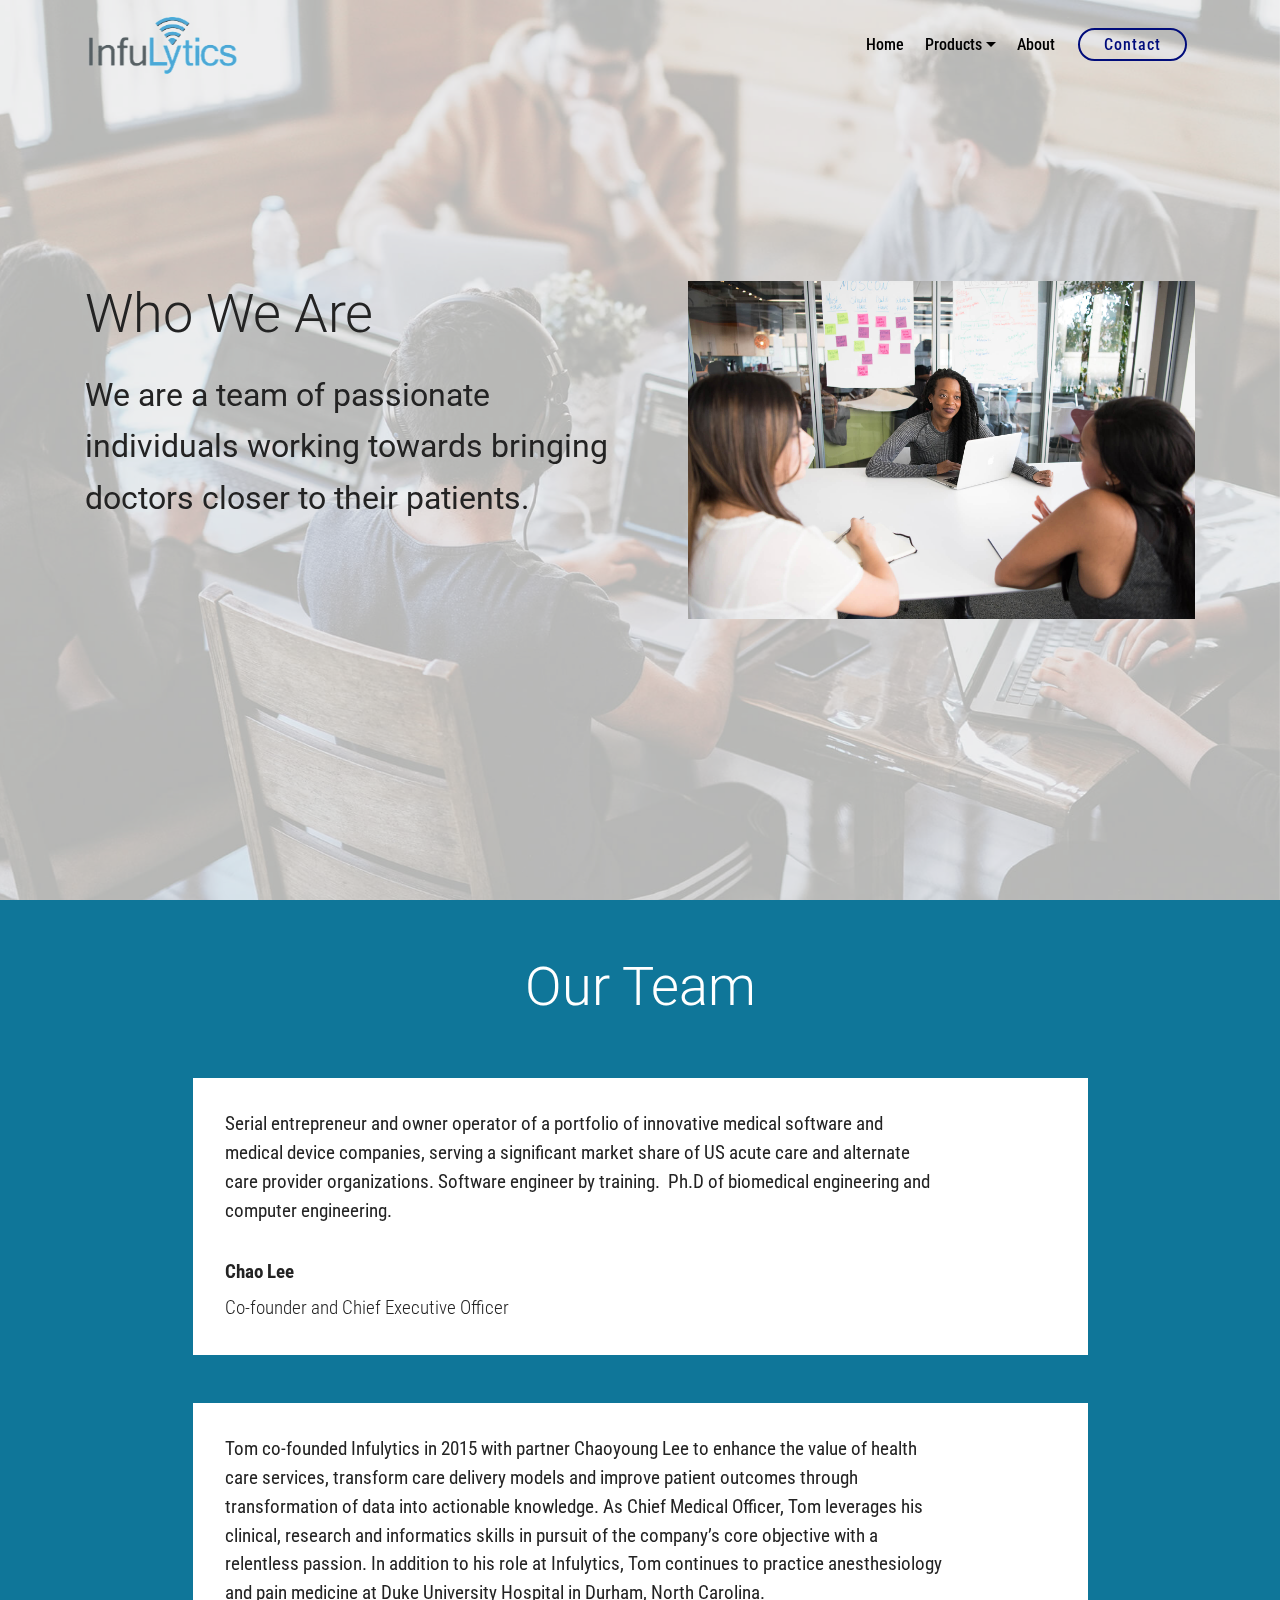
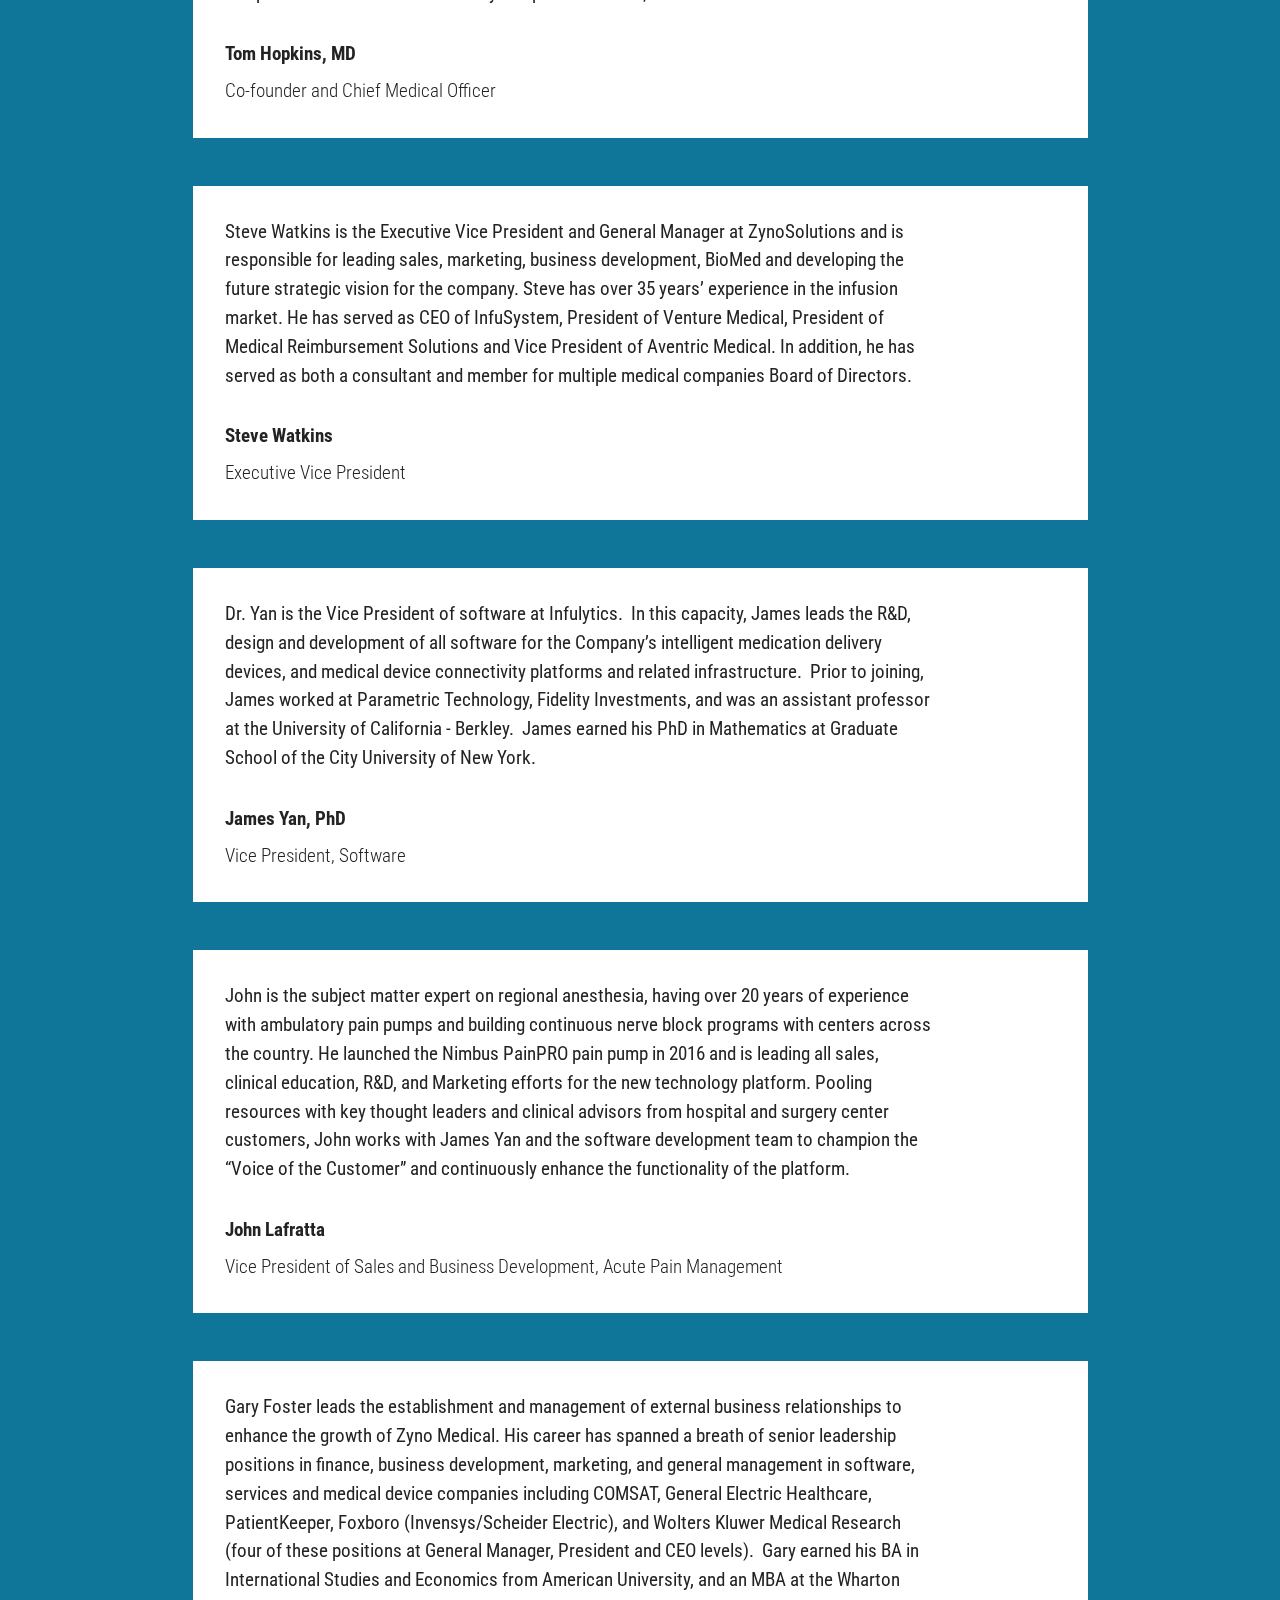
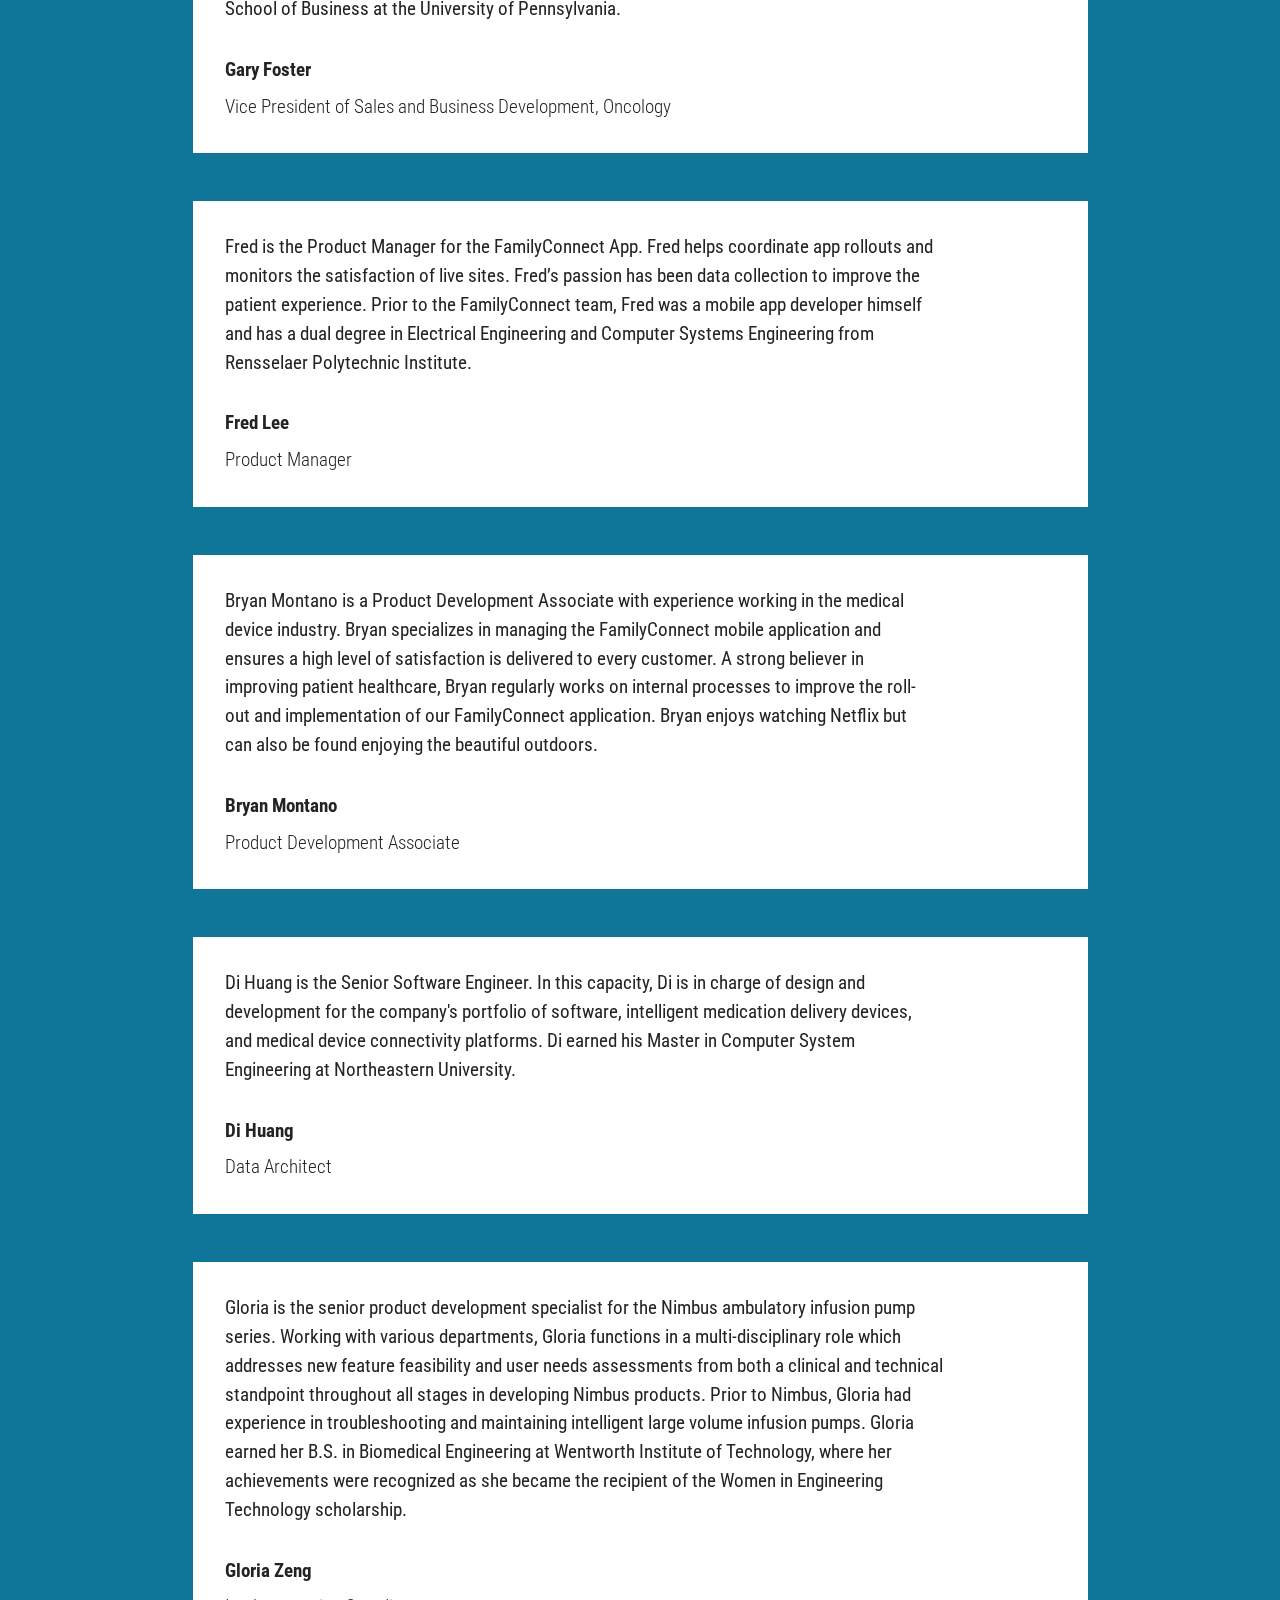
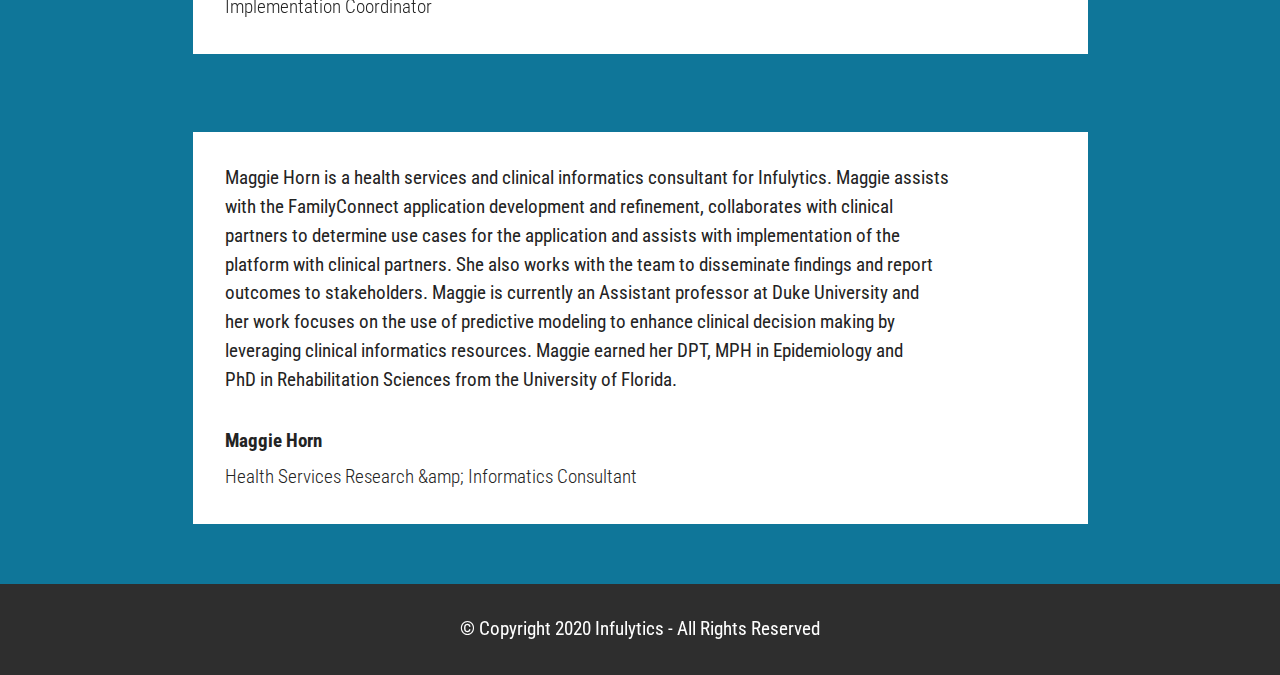
==== commit 4f94b0bf: "Updated Team Bios" ====
--- a/About.html
+++ b/About.html
@@ -73,7 +73,7 @@
     </nav>
 </section>
 
-<section class="engine"><a href="https://mobirise.info/g">how to build a website</a></section><section class="header3 cid-rXQnD4tlIr mbr-fullscreen mbr-parallax-background" id="header3-27">
+<section class="engine"><a href="https://mobirise.info/o">free portfolio site templates</a></section><section class="header3 cid-rXQnD4tlIr mbr-fullscreen mbr-parallax-background" id="header3-27">
 
     
 
@@ -100,12 +100,11 @@
 
 </section>
 
-<section class="testimonials4 cid-rXQofRt4bq mbr-parallax-background" id="testimonials4-28">
-
-  
-
-  <div class="mbr-overlay" style="opacity: 0.6; background-color: rgb(35, 35, 35);">
-  </div>
+<section class="testimonials4 cid-rXQofRt4bq" id="testimonials4-28">
+
+  
+
+  
   <div class="container">
     <h2 class="pb-3 mbr-fonts-style mbr-white align-center display-1">
         Our Team</h2>
@@ -119,6 +118,17 @@
           
           <div class="testimonials-caption">
             <div class="user_text ">
+              <p class="mbr-fonts-style  display-7">Serial entrepreneur and owner operator of a portfolio of innovative medical software and<br>medical device companies, serving a significant market share of US acute care and alternate<br>care provider organizations. Software engineer by training.&nbsp; Ph.D of biomedical engineering and<br>computer engineering.</p>
+            </div>
+            <div class="user_name mbr-bold mbr-fonts-style align-left pt-3 display-7">Chao Lee</div>
+            <div class="user_desk mbr-light mbr-fonts-style align-left pt-2 display-7">Co-founder and Chief Executive Officer</div>
+          </div>
+        </div>
+      </div><div class="testimonials-item">
+        <div class="user row">
+          
+          <div class="testimonials-caption">
+            <div class="user_text">
               <p class="mbr-fonts-style  display-7">Tom co-founded Infulytics in 2015 with partner Chaoyoung Lee to enhance the value of health<br>care services, transform care delivery models and improve patient outcomes through<br>transformation of data into actionable knowledge. As Chief Medical Officer, Tom leverages his<br>clinical, research and informatics skills in pursuit of the company’s core objective with a<br>relentless passion. In addition to his role at Infulytics, Tom continues to practice anesthesiology<br>and pain medicine at Duke University Hospital in Durham, North Carolina.</p>
             </div>
             <div class="user_name mbr-bold mbr-fonts-style align-left pt-3 display-7">Tom Hopkins, MD</div>
@@ -213,12 +223,28 @@
             <div class="user_desk mbr-light mbr-fonts-style align-left pt-2 display-7">Implementation Coordinator</div>
           </div>
         </div>
-      </div><div class="testimonials-item">
-        <div class="user row">
-          
-          <div class="testimonials-caption">
-            <div class="user_text">
-              <p class="mbr-fonts-style  display-7">Maggie Horn is a health services and clinical informatics consultant for Infulytics. Maggie assists<br>with the FamilyConnect application development and refinement, collaborates with clinical<br>partners to determine use cases for the application and assists with implementation of the<br>platform with clinical partners. She also works with the team to disseminate findings and report<br>outcomes to stakeholders. Maggie is currently an Assistant professor at Duke University and<br>her work focuses on the use of predictive modeling to enhance clinical decision making by<br>leveraging clinical informatics resources. Maggie earned her DPT, MPH in Epidemiology and<br>PhD in Rehabilitation Sciences from the University of Florida.</p>
+      </div></div>
+  </div>
+</section>
+
+<section class="testimonials4 cid-rXQx0K7g5P" id="testimonials4-29">
+
+  
+
+  
+  <div class="container">
+    
+    
+    <div class="col-md-10 testimonials-container"> 
+      
+
+      
+    <div class="testimonials-item">
+        <div class="user row">
+          
+          <div class="testimonials-caption">
+            <div class="user_text ">
+              <p class="mbr-fonts-style  display-7">Maggie Horn is a health services and clinical informatics consultant for Infulytics. Maggie assists<br>with the FamilyConnect application development and refinement, collaborates with clinical<br>partners to determine use cases for the application and assists with implementation of the<br>platform with clinical partners. She also works with the team to disseminate findings and report<br>outcomes to stakeholders. Maggie is currently an Assistant professor at Duke University and<br>her work focuses on the use of predictive modeling to enhance clinical decision making by<br>leveraging clinical informatics resources. Maggie earned her DPT, MPH in Epidemiology and<br>PhD in Rehabilitation Sciences from the University of Florida.<br></p>
             </div>
             <div class="user_name mbr-bold mbr-fonts-style align-left pt-3 display-7">Maggie Horn</div>
             <div class="user_desk mbr-light mbr-fonts-style align-left pt-2 display-7">Health Services Research &amp;amp; Informatics Consultant</div>
--- a/assets/mobirise/css/mbr-additional.css
+++ b/assets/mobirise/css/mbr-additional.css
@@ -1732,8 +1732,8 @@
 }
 .cid-rXQofRt4bq {
   padding-top: 60px;
-  padding-bottom: 60px;
-  background-image: url("../../../assets/images/background3.jpg");
+  padding-bottom: 15px;
+  background-color: #0f7699;
 }
 .cid-rXQofRt4bq .testimonials-container {
   margin: 0 auto;
@@ -1765,6 +1765,45 @@
 }
 @media (max-width: 260px) {
   .cid-rXQofRt4bq .user_image {
+    width: 100% !important;
+    height: auto !important;
+  }
+}
+.cid-rXQx0K7g5P {
+  padding-top: 15px;
+  padding-bottom: 60px;
+  background-color: #0f7699;
+}
+.cid-rXQx0K7g5P .testimonials-container {
+  margin: 0 auto;
+}
+.cid-rXQx0K7g5P .testimonials-container .testimonials-item {
+  justify-content: center;
+  margin-top: 3rem;
+  -webkit-justify-content: center;
+}
+.cid-rXQx0K7g5P .testimonials-container .testimonials-item .user {
+  background: #ffffff;
+}
+.cid-rXQx0K7g5P .testimonials-container .testimonials-item .user.row {
+  margin: 0;
+}
+.cid-rXQx0K7g5P .testimonials-container .testimonials-item .user .user_image {
+  width: 150px;
+  height: 150px;
+  overflow: hidden;
+  margin: 2rem auto 2rem auto;
+}
+.cid-rXQx0K7g5P .testimonials-container .testimonials-item .user .user_image img {
+  width: 100%;
+  min-width: 100%;
+  min-height: 100%;
+}
+.cid-rXQx0K7g5P .testimonials-container .testimonials-item .user .testimonials-caption {
+  padding: 2rem;
+}
+@media (max-width: 260px) {
+  .cid-rXQx0K7g5P .user_image {
     width: 100% !important;
     height: auto !important;
   }
--- a/assets/mobirise/css/mbr-additional.css
+++ b/assets/mobirise/css/mbr-additional.css
@@ -1732,8 +1732,8 @@
 }
 .cid-rXQofRt4bq {
   padding-top: 60px;
-  padding-bottom: 60px;
-  background-image: url("../../../assets/images/background3.jpg");
+  padding-bottom: 15px;
+  background-color: #0f7699;
 }
 .cid-rXQofRt4bq .testimonials-container {
   margin: 0 auto;
@@ -1765,6 +1765,45 @@
 }
 @media (max-width: 260px) {
   .cid-rXQofRt4bq .user_image {
+    width: 100% !important;
+    height: auto !important;
+  }
+}
+.cid-rXQx0K7g5P {
+  padding-top: 15px;
+  padding-bottom: 60px;
+  background-color: #0f7699;
+}
+.cid-rXQx0K7g5P .testimonials-container {
+  margin: 0 auto;
+}
+.cid-rXQx0K7g5P .testimonials-container .testimonials-item {
+  justify-content: center;
+  margin-top: 3rem;
+  -webkit-justify-content: center;
+}
+.cid-rXQx0K7g5P .testimonials-container .testimonials-item .user {
+  background: #ffffff;
+}
+.cid-rXQx0K7g5P .testimonials-container .testimonials-item .user.row {
+  margin: 0;
+}
+.cid-rXQx0K7g5P .testimonials-container .testimonials-item .user .user_image {
+  width: 150px;
+  height: 150px;
+  overflow: hidden;
+  margin: 2rem auto 2rem auto;
+}
+.cid-rXQx0K7g5P .testimonials-container .testimonials-item .user .user_image img {
+  width: 100%;
+  min-width: 100%;
+  min-height: 100%;
+}
+.cid-rXQx0K7g5P .testimonials-container .testimonials-item .user .testimonials-caption {
+  padding: 2rem;
+}
+@media (max-width: 260px) {
+  .cid-rXQx0K7g5P .user_image {
     width: 100% !important;
     height: auto !important;
   }
